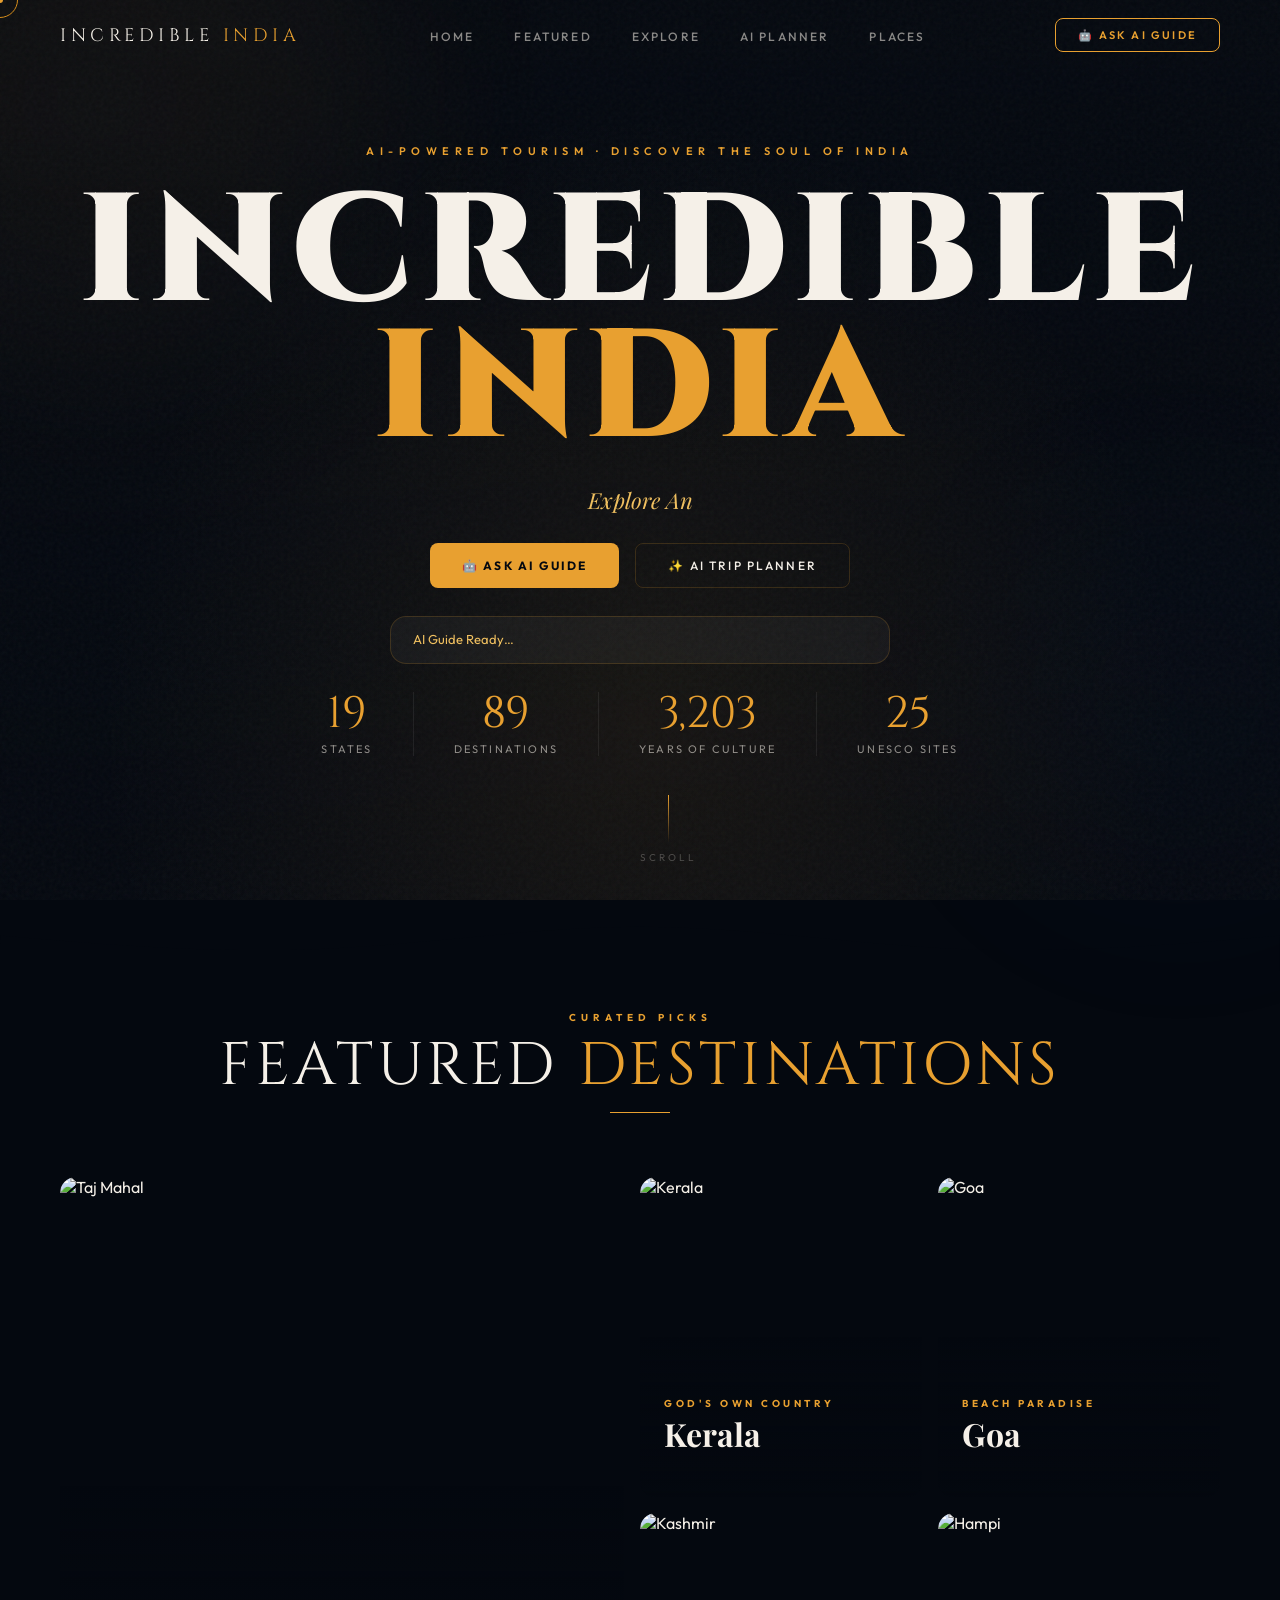
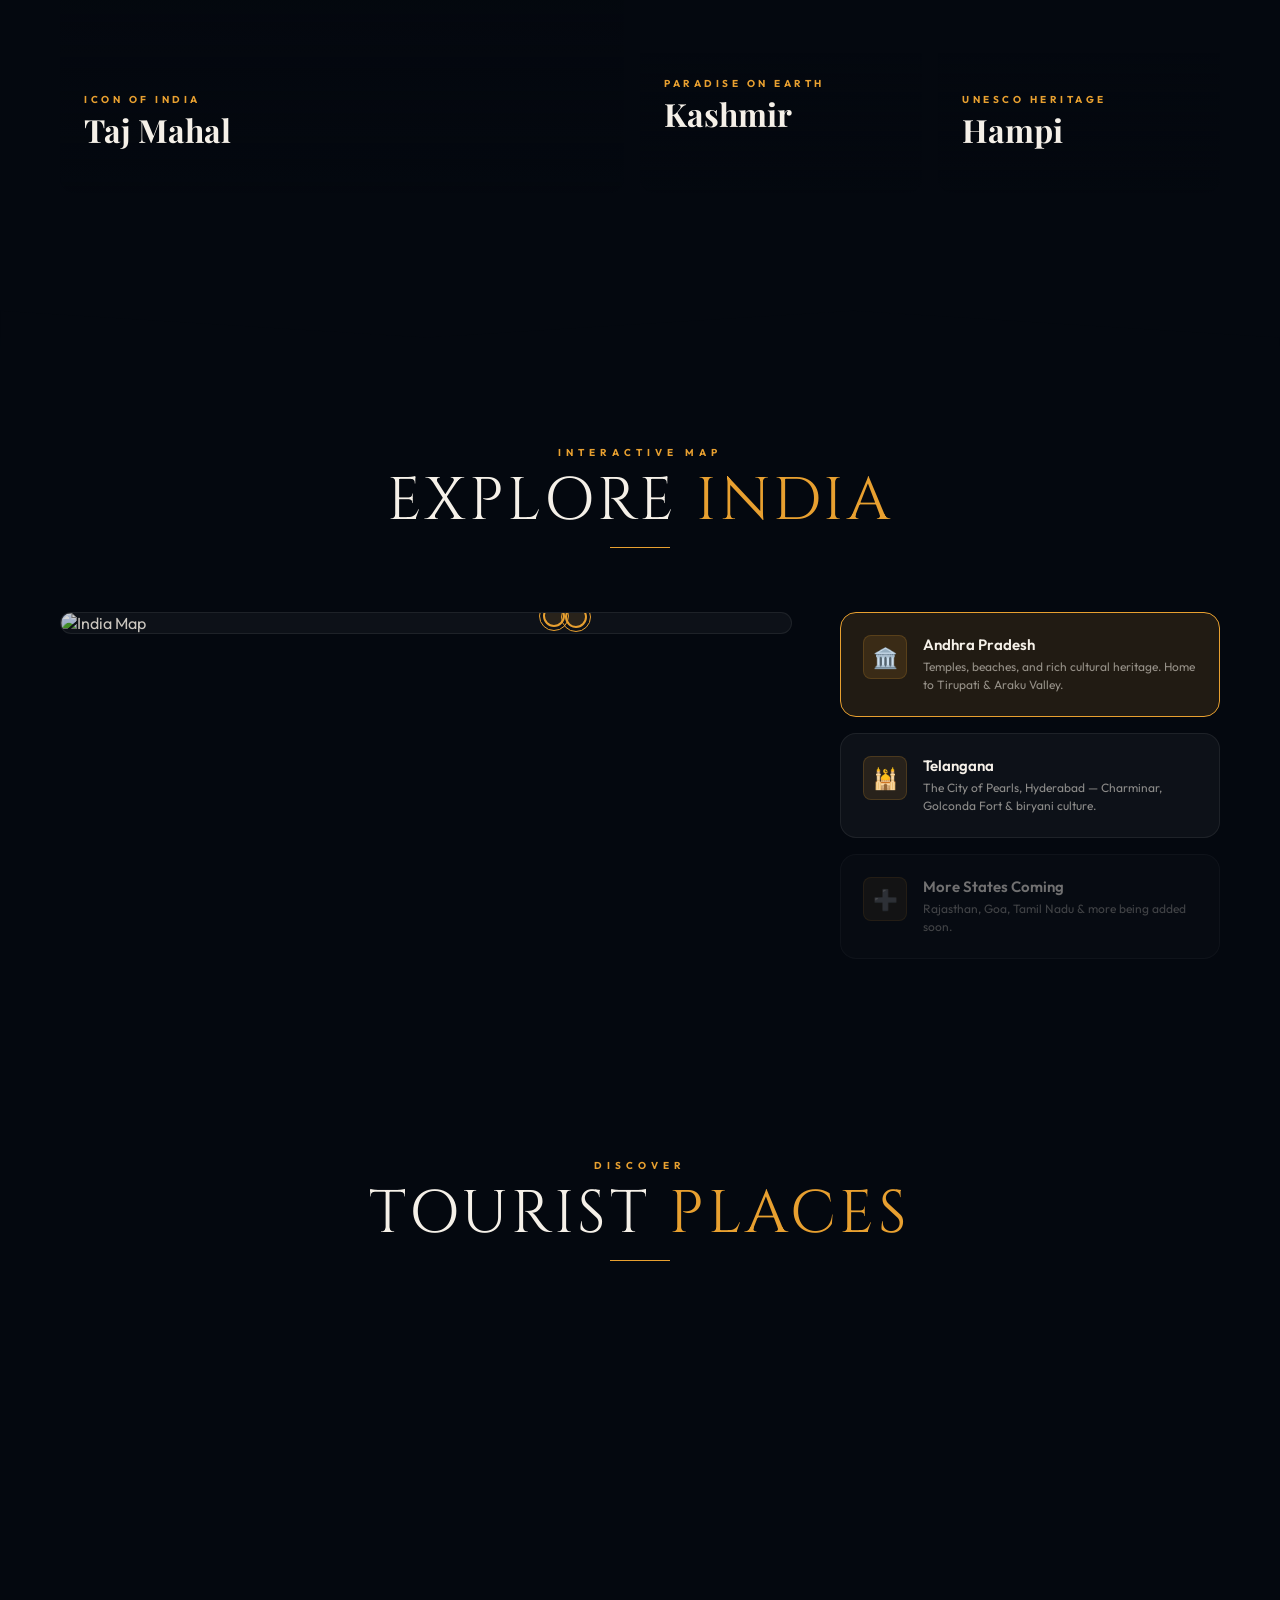
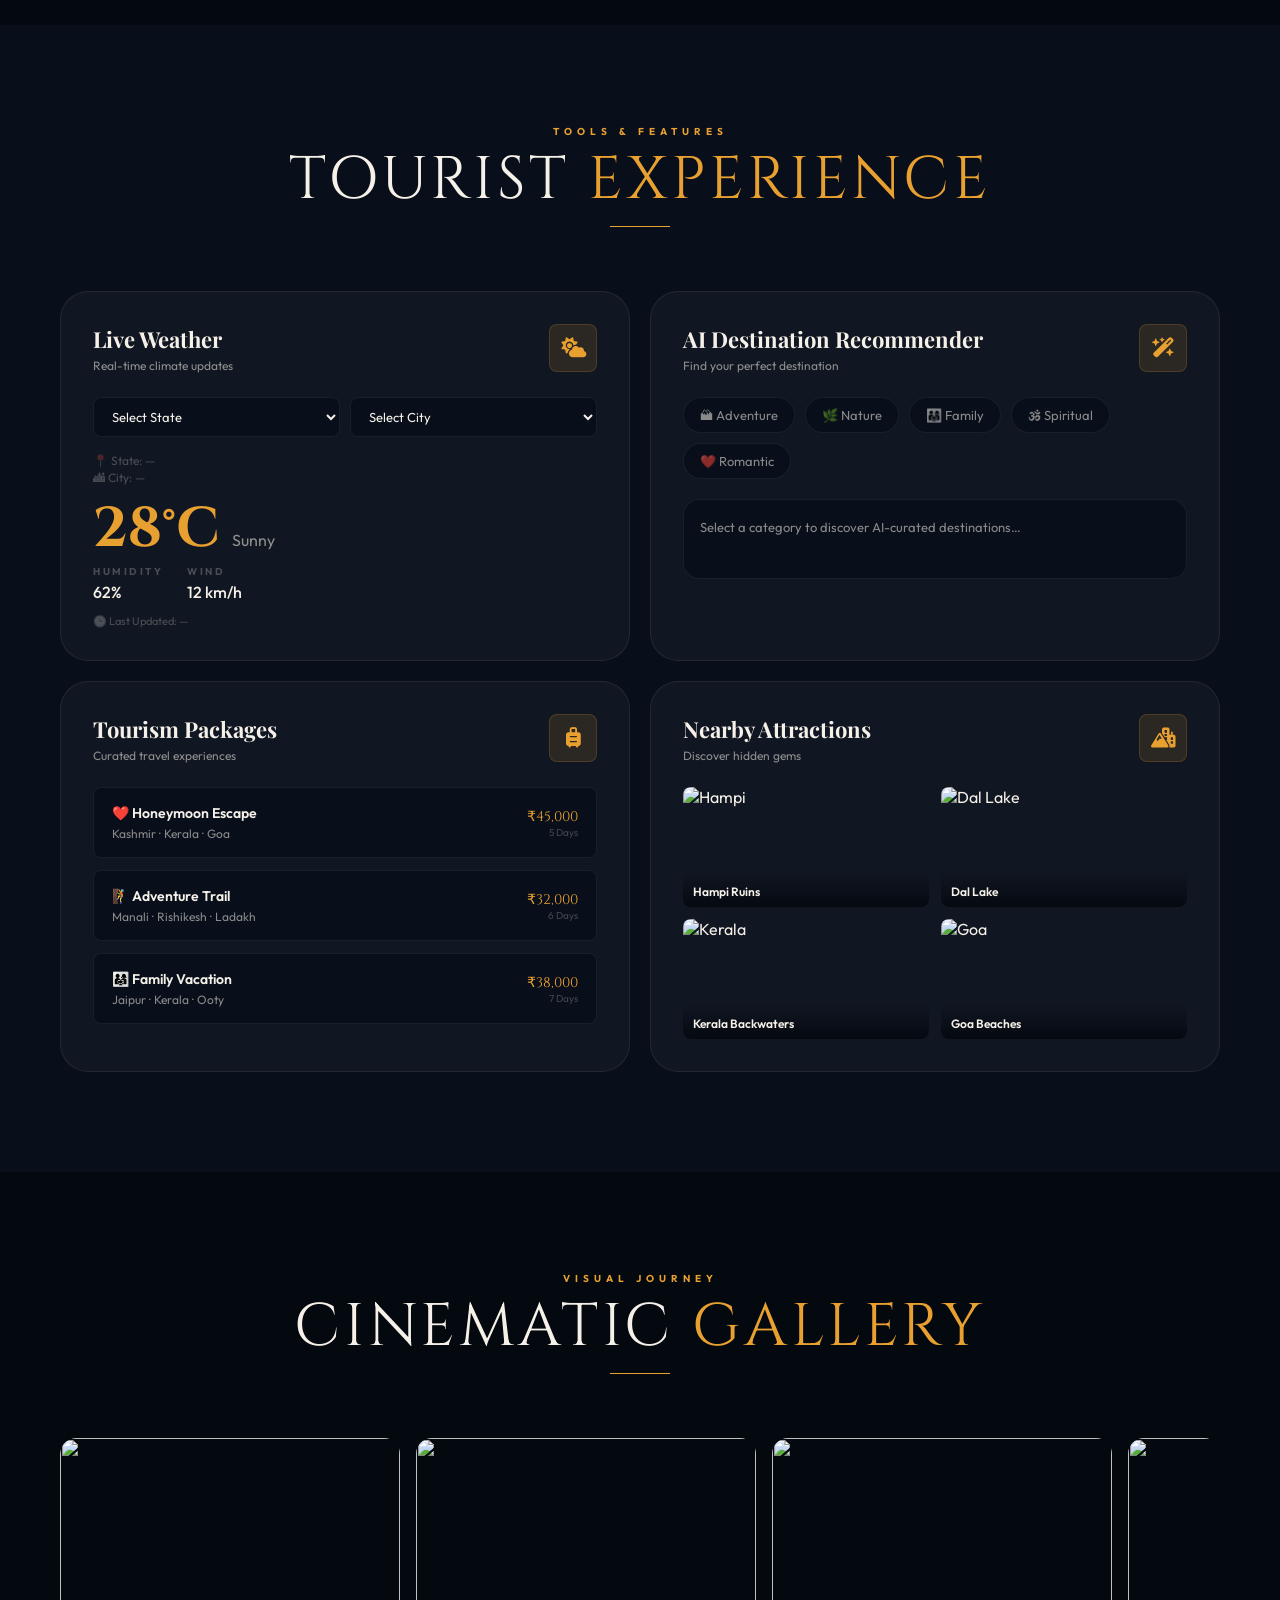
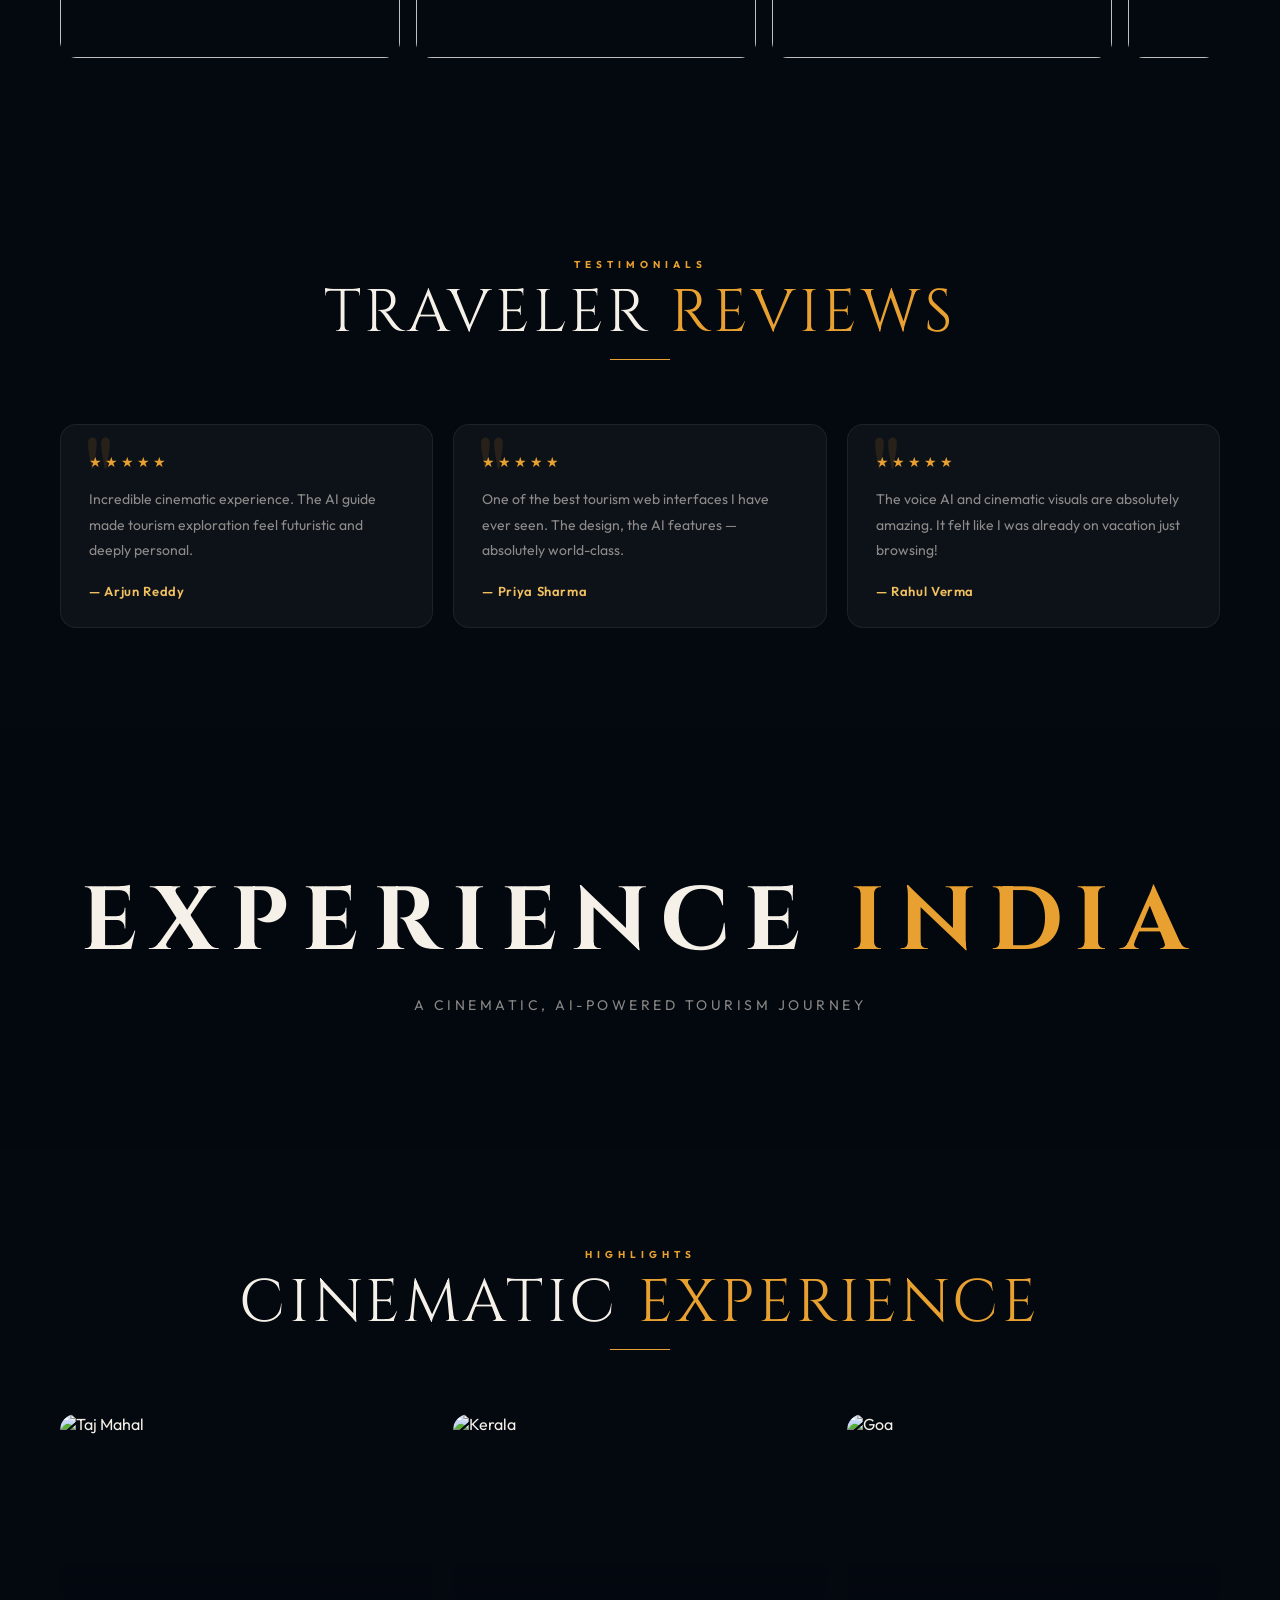
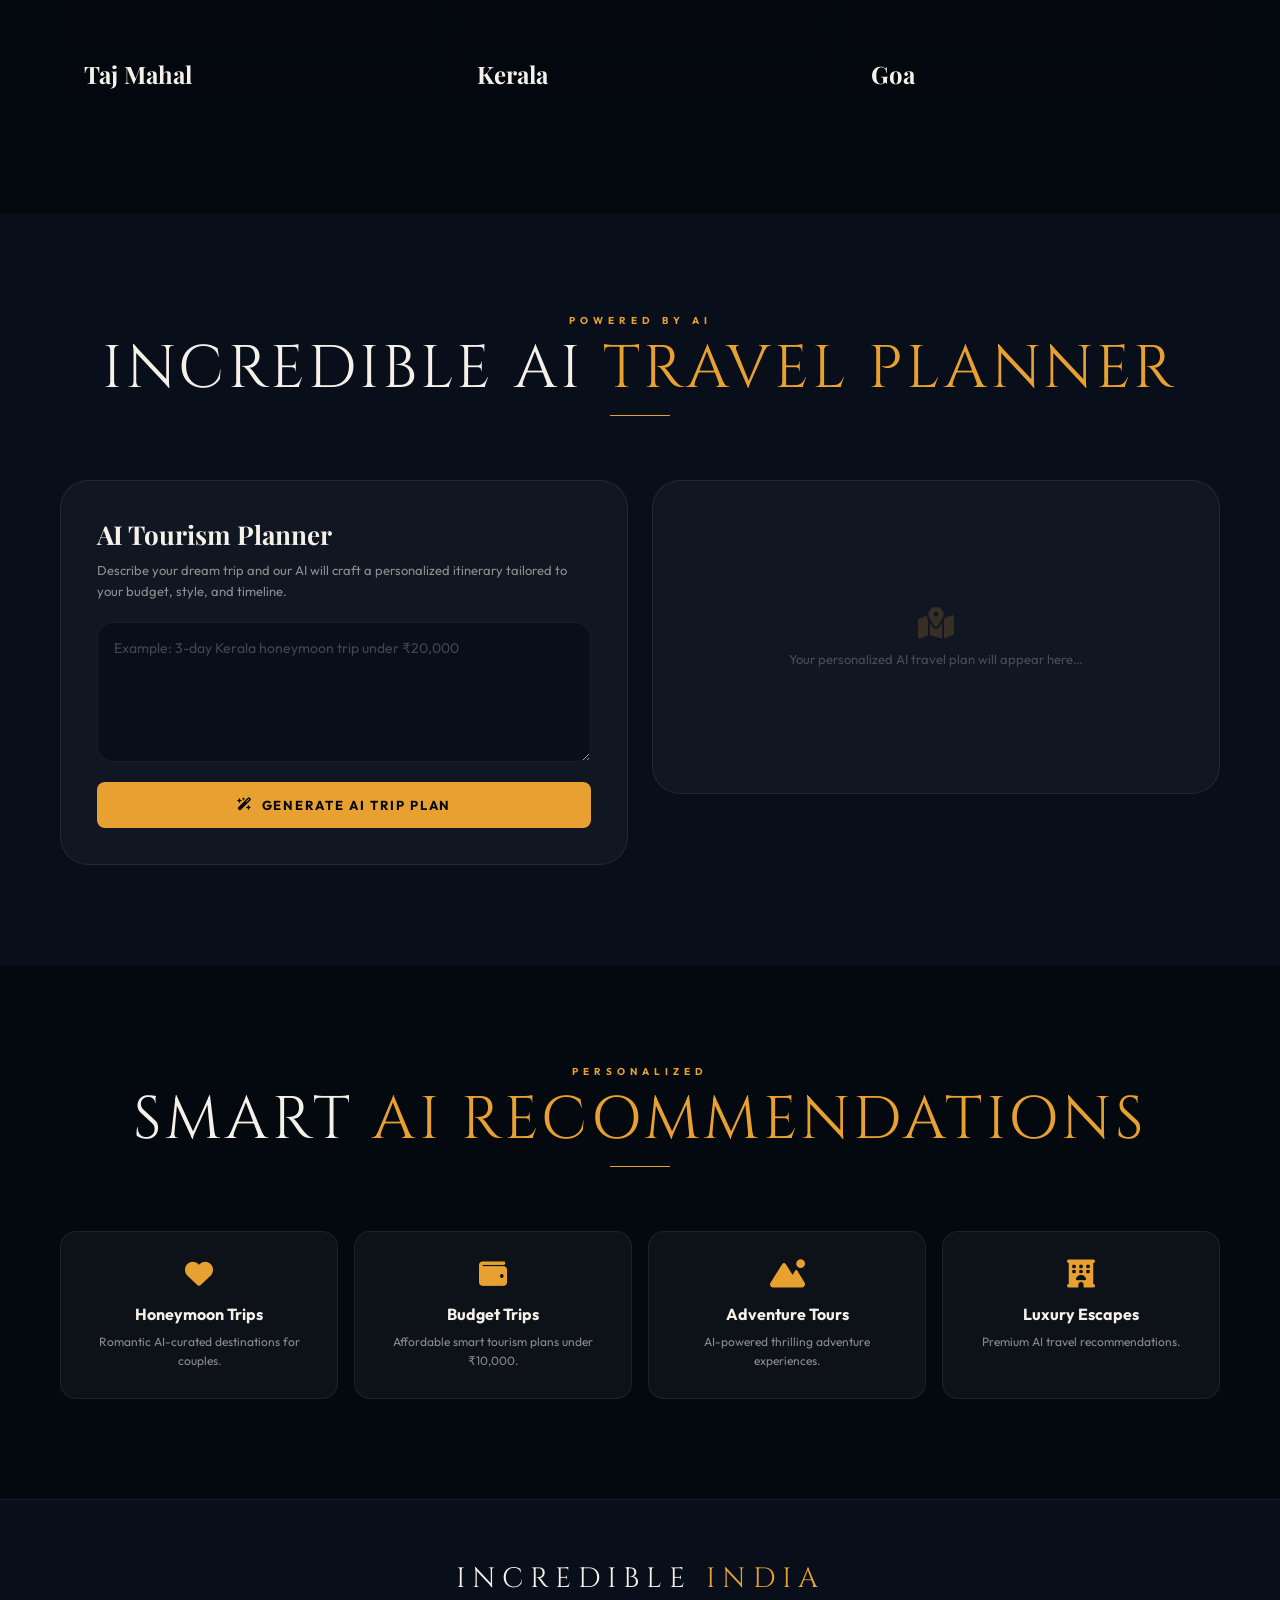
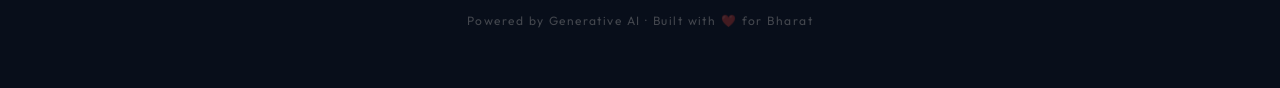
==== src/main/resources/templates/index.html @ 8c57d809 "Initial Clean Commit" ====
<!DOCTYPE html>
<html lang="en">
<head>
  <meta charset="UTF-8">
  <meta name="viewport" content="width=device-width, initial-scale=1.0">
  <title>Incredible India AI</title>

  <link rel="preconnect" href="https://fonts.googleapis.com">
  <link rel="preconnect" href="https://fonts.gstatic.com" crossorigin>
  <link href="https://fonts.googleapis.com/css2?family=Playfair+Display:ital,wght@0,400;0,700;0,900;1,400&family=Outfit:wght@300;400;500;600;700&family=Cinzel:wght@400;600;900&display=swap" rel="stylesheet">
  <link rel="stylesheet" href="https://cdnjs.cloudflare.com/ajax/libs/font-awesome/6.5.2/css/all.min.css">

  <style>
    /* ═══════════════════════════════════════
       DESIGN TOKENS
    ═══════════════════════════════════════ */
    :root {
      --bg-deep:     #04080f;
      --bg-dark:     #080e1a;
      --bg-card:     rgba(255,255,255,0.04);
      --bg-card-hov: rgba(255,255,255,0.08);
      --accent:      #e8a030;
      --accent-warm: #f0c060;
      --accent-glow: rgba(232,160,48,0.25);
      --accent-dim:  rgba(232,160,48,0.12);
      --text-primary:#f5f0e8;
      --text-muted:  rgba(245,240,232,0.55);
      --text-faint:  rgba(245,240,232,0.25);
      --border:      rgba(232,160,48,0.18);
      --border-soft: rgba(255,255,255,0.07);
      --glass:       rgba(8,14,26,0.85);
      --radius-sm:   8px;
      --radius-md:   16px;
      --radius-lg:   28px;
      --radius-xl:   40px;
      --font-display:'Cinzel', serif;
      --font-serif:  'Playfair Display', serif;
      --font-sans:   'Outfit', sans-serif;
      --shadow-glow: 0 0 40px rgba(232,160,48,0.15);
      --shadow-card: 0 8px 40px rgba(0,0,0,0.5);
      --transition:  all 0.4s cubic-bezier(0.25,0.46,0.45,0.94);
    }

    /* ═══════════════════════════════════════
       RESET & BASE
    ═══════════════════════════════════════ */
    *, *::before, *::after { margin:0; padding:0; box-sizing:border-box; }
    html { scroll-behavior:smooth; }
    body {
      background: var(--bg-deep);
      color: var(--text-primary);
      font-family: var(--font-sans);
      overflow-x: hidden;
      cursor: none;
    }
    a { text-decoration:none; color:inherit; }
    img { display:block; width:100%; object-fit:cover; }

    /* ═══════════════════════════════════════
       CUSTOM CURSOR
    ═══════════════════════════════════════ */
    .cursor-outer {
      position: fixed; top:0; left:0; width:36px; height:36px;
      border: 1.5px solid var(--accent);
      border-radius: 50%; pointer-events:none; z-index:9999;
      transform: translate(-50%,-50%);
      transition: transform 0.15s ease, width 0.2s, height 0.2s, border-color 0.2s;
      mix-blend-mode: difference;
    }
    .cursor-inner {
      position: fixed; top:0; left:0; width:6px; height:6px;
      background: var(--accent); border-radius:50%;
      pointer-events:none; z-index:9999;
      transform: translate(-50%,-50%);
    }
    .cursor-outer.hovering { width:60px; height:60px; border-color: var(--accent-warm); }

    /* ═══════════════════════════════════════
       SCROLL PROGRESS
    ═══════════════════════════════════════ */
    #progressBar {
      position: fixed; top:0; left:0; height:2px; width:0%;
      background: linear-gradient(90deg, var(--accent), var(--accent-warm));
      z-index:1000; transition: width 0.1s linear;
    }

    /* ═══════════════════════════════════════
       CINEMATIC LOADER
    ═══════════════════════════════════════ */
    #cinematicLoader {
      position: fixed; inset:0; background: var(--bg-deep);
      display:flex; align-items:center; justify-content:center;
      z-index:9000; flex-direction:column; gap:24px;
    }
    .loader-emblem {
      font-family: var(--font-display);
      font-size: clamp(32px, 6vw, 72px);
      letter-spacing: 0.2em; color: var(--text-primary);
      animation: pulse 2s infinite;
    }
    .loader-emblem span { color: var(--accent); }
    .loader-bar {
      width:160px; height:1px; background: var(--border-soft); overflow:hidden;
    }
    .loader-bar-fill {
      height:100%; width:0%; background: var(--accent);
      animation: load 2.2s ease forwards;
    }
    .loader-sub {
      font-family: var(--font-sans); font-size:11px; letter-spacing:0.4em;
      color: var(--text-muted); text-transform: uppercase;
    }
    @keyframes load { to { width:100%; } }
    @keyframes pulse { 0%,100%{opacity:1} 50%{opacity:0.6} }

    /* ═══════════════════════════════════════
       AI GREETING BANNER
    ═══════════════════════════════════════ */
    .ai-greeting {
      position: fixed; top:70px; left:50%; transform:translateX(-50%);
      background: var(--glass); backdrop-filter:blur(20px);
      border:1px solid var(--border);
      border-radius: var(--radius-xl);
      padding: 12px 28px; z-index:500;
      font-size: 13px; letter-spacing:0.05em;
      color: var(--accent-warm); white-space:nowrap;
      animation: slideDown 0.6s ease 2.5s both;
      box-shadow: var(--shadow-glow);
    }
    @keyframes slideDown { from{opacity:0;transform:translateX(-50%) translateY(-20px)} to{opacity:1;transform:translateX(-50%) translateY(0)} }

    /* ═══════════════════════════════════════
       NAVBAR
    ═══════════════════════════════════════ */
    .navbar {
      position: fixed; top:0; left:0; right:0; z-index:800;
      display:flex; align-items:center; justify-content:space-between;
      padding: 18px 60px;
      background: transparent;
      transition: var(--transition);
    }
    .navbar.scrolled {
      background: var(--glass); backdrop-filter:blur(20px);
      border-bottom: 1px solid var(--border-soft);
      padding: 14px 60px;
    }
    .nav-logo {
      font-family: var(--font-display); font-size:18px;
      letter-spacing:0.25em; color: var(--text-primary);
      text-transform:uppercase;
    }
    .nav-logo span { color: var(--accent); }
    .nav-links { list-style:none; display:flex; gap:40px; }
    .nav-links a {
      font-size:12px; letter-spacing:0.18em; text-transform:uppercase;
      color: var(--text-muted); font-weight:500;
      position:relative; transition: color 0.3s;
    }
    .nav-links a::after {
      content:''; position:absolute; bottom:-4px; left:0;
      width:0; height:1px; background:var(--accent);
      transition: width 0.3s;
    }
    .nav-links a:hover { color: var(--accent-warm); }
    .nav-links a:hover::after { width:100%; }
    .nav-cta {
      background: transparent; border:1px solid var(--accent);
      color: var(--accent); padding:9px 22px; border-radius:var(--radius-sm);
      font-size:11px; letter-spacing:0.2em; text-transform:uppercase;
      cursor:pointer; font-family:var(--font-sans); font-weight:600;
      transition: var(--transition);
    }
    .nav-cta:hover { background:var(--accent); color:var(--bg-deep); }

    /* ═══════════════════════════════════════
       HERO
    ═══════════════════════════════════════ */
    .hero {
      position:relative; height:100vh; min-height:700px;
      display:flex; align-items:center; justify-content:center;
      overflow:hidden;
    }
    .hero-video {
      position:absolute; inset:0; width:100%; height:100%;
      object-fit:cover; opacity:0.35;
    }
    .hero-overlay {
      position:absolute; inset:0;
      background: radial-gradient(ellipse at 50% 80%, rgba(232,160,48,0.08) 0%, transparent 60%),
                  linear-gradient(to bottom, rgba(4,8,15,0.2) 0%, rgba(4,8,15,0.7) 100%);
    }
    /* Noise texture */
    .hero::after {
      content:''; position:absolute; inset:0;
      background-image: url("data:image/svg+xml,%3Csvg viewBox='0 0 256 256' xmlns='http://www.w3.org/2000/svg'%3E%3Cfilter id='noise'%3E%3CfeTurbulence type='fractalNoise' baseFrequency='0.9' numOctaves='4' stitchTiles='stitch'/%3E%3C/filter%3E%3Crect width='100%25' height='100%25' filter='url(%23noise)' opacity='0.04'/%3E%3C/svg%3E");
      pointer-events:none; z-index:1;
    }
    .hero-content {
      position:relative; z-index:10; text-align:center;
      display:flex; flex-direction:column; align-items:center; gap:28px;
      padding: 0 24px;
    }

    /* EYEBROW */
    .hero-eyebrow {
      font-size:11px; letter-spacing:0.5em; text-transform:uppercase;
      color: var(--accent); font-family:var(--font-sans); font-weight:600;
      animation: fadeUp 0.8s ease 2.8s both;
    }

    /* TITLE */
    .hero-title {
      font-family: var(--font-display);
      font-size: clamp(64px,12vw,160px);
      line-height:0.88; letter-spacing:0.05em;
      text-transform:uppercase; font-weight:900;
      color: var(--text-primary);
    }
    .hero-title .line1 { display:block; animation: fadeUp 0.9s ease 3s both; }
    .hero-title .line2 {
      display:block; color: var(--accent);
      animation: fadeUp 0.9s ease 3.15s both;
    }

    /* TYPING */
    .hero-sub {
      font-family: var(--font-serif); font-size:clamp(16px,2vw,22px);
      color: var(--text-muted); font-style:italic;
      animation: fadeUp 0.8s ease 3.3s both;
    }
    #typingText { color: var(--accent-warm); }

    /* SEARCH */
    .search-wrap {
      display:flex; align-items:center; gap:0;
      background: var(--glass); backdrop-filter:blur(16px);
      border:1px solid var(--border); border-radius:var(--radius-xl);
      padding: 6px 6px 6px 22px; width: min(540px,90vw);
      animation: fadeUp 0.8s ease 3.45s both;
      transition: border-color 0.3s, box-shadow 0.3s;
    }
    .search-wrap:focus-within {
      border-color: var(--accent);
      box-shadow: var(--shadow-glow);
    }
    .search-wrap i { color:var(--text-muted); font-size:15px; margin-right:12px; }
    .search-wrap input {
      flex:1; background:transparent; border:none; outline:none;
      color: var(--text-primary); font-family:var(--font-sans);
      font-size:14px; letter-spacing:0.03em;
    }
    .search-wrap input::placeholder { color:var(--text-faint); }
    .search-btn {
      background: var(--accent); border:none; color:var(--bg-deep);
      padding: 11px 22px; border-radius:var(--radius-xl);
      font-size:12px; font-weight:700; letter-spacing:0.12em;
      text-transform:uppercase; cursor:pointer; font-family:var(--font-sans);
      transition: background 0.3s;
    }
    .search-btn:hover { background:var(--accent-warm); }

    /* HERO BUTTONS */
    .hero-btns {
      display:flex; gap:16px; flex-wrap:wrap; justify-content:center;
      animation: fadeUp 0.8s ease 3.6s both;
    }
    .btn-primary {
      background: var(--accent); color:var(--bg-deep);
      border:none; padding:14px 32px; border-radius:var(--radius-sm);
      font-size:12px; font-weight:700; letter-spacing:0.18em;
      text-transform:uppercase; cursor:pointer; font-family:var(--font-sans);
      transition: var(--transition);
    }
    .btn-primary:hover { background:var(--accent-warm); transform:translateY(-2px); box-shadow:var(--shadow-glow); }
    .btn-ghost {
      background:transparent; color:var(--text-primary);
      border:1px solid var(--border); padding:14px 32px;
      border-radius:var(--radius-sm); font-size:12px; font-weight:500;
      letter-spacing:0.18em; text-transform:uppercase; cursor:pointer;
      font-family:var(--font-sans); display:inline-flex; align-items:center;
      text-decoration:none; transition: var(--transition);
    }
    .btn-ghost:hover { border-color:var(--accent); color:var(--accent); transform:translateY(-2px); }

    /* LANGUAGE */
    .lang-wrap {
      animation: fadeUp 0.8s ease 3.7s both;
    }
    .lang-select {
      background: var(--bg-card); border:1px solid var(--border-soft);
      color: var(--text-muted); padding:8px 16px; border-radius:var(--radius-sm);
      font-family:var(--font-sans); font-size:12px; letter-spacing:0.08em;
      cursor:pointer; outline:none;
    }

    /* AI RESPONSE */
    #aiResponse {
      background: var(--bg-card); border:1px solid var(--border);
      border-radius:var(--radius-md); padding:14px 22px;
      font-size:13px; color:var(--accent-warm);
      max-width:500px; width:100%; text-align:left;
      animation: fadeUp 0.8s ease 3.8s both;
      min-height:48px;
    }

    /* STATS */
    .stats {
      display:flex; gap:40px; flex-wrap:wrap; justify-content:center;
      animation: fadeUp 0.8s ease 3.9s both;
    }
    .stat-box { text-align:center; }
    .stat-number {
      font-family: var(--font-display); font-size:clamp(28px,4vw,44px);
      color: var(--accent); line-height:1;
    }
    .stat-label {
      font-size:11px; letter-spacing:0.2em; text-transform:uppercase;
      color: var(--text-muted); margin-top:6px;
    }
    .stat-divider {
      width:1px; background:var(--border-soft); align-self:stretch;
    }

    /* SCROLL INDICATOR */
    .scroll-hint {
      position:absolute; bottom:36px; left:50%; transform:translateX(-50%);
      display:flex; flex-direction:column; align-items:center; gap:8px;
      font-size:10px; letter-spacing:0.3em; text-transform:uppercase;
      color:var(--text-faint); z-index:10;
      animation: fadeUp 1s ease 4.2s both;
    }
    .scroll-line {
      width:1px; height:48px; background:linear-gradient(to bottom,var(--accent),transparent);
      animation: scrollPulse 2s infinite;
    }
    @keyframes scrollPulse { 0%,100%{opacity:0.3} 50%{opacity:1} }

    @keyframes fadeUp { from{opacity:0;transform:translateY(30px)} to{opacity:1;transform:translateY(0)} }

    /* ═══════════════════════════════════════
       WAVE DIVIDER
    ═══════════════════════════════════════ */
    .wave-divider { line-height:0; }
    .wave-divider svg { display:block; }

    /* ═══════════════════════════════════════
       SECTIONS
    ═══════════════════════════════════════ */
    .section {
      padding: 100px 60px;
      max-width:1400px; margin:0 auto;
    }
    .section-header {
      display:flex; flex-direction:column; align-items:center;
      gap:12px; text-align:center; margin-bottom:64px;
    }
    .section-tag {
      font-size:10px; letter-spacing:0.5em; text-transform:uppercase;
      color:var(--accent); font-weight:700; font-family:var(--font-sans);
    }
    .section-title {
      font-family: var(--font-display);
      font-size:clamp(32px,5vw,60px); letter-spacing:0.06em;
      text-transform:uppercase; color:var(--text-primary); line-height:1;
    }
    .section-title span { color:var(--accent); }
    .section-rule {
      width:60px; height:1px; background:var(--accent); margin-top:4px;
    }

    /* REVEAL ANIMATION */
    .reveal { opacity:0; transform:translateY(40px); transition:opacity 0.8s ease, transform 0.8s ease; }
    .reveal.visible { opacity:1; transform:none; }

    /* ═══════════════════════════════════════
       FEATURED GRID
    ═══════════════════════════════════════ */
    .featured-grid {
      display:grid;
      grid-template-columns: 2fr 1fr 1fr;
      grid-template-rows: 320px 280px;
      gap:16px;
    }
    .feat-card {
      position:relative; border-radius:var(--radius-md);
      overflow:hidden; cursor:pointer;
    }
    .feat-card:first-child { grid-row: span 2; }
    .feat-card img {
      width:100%; height:100%; object-fit:cover;
      transition: transform 0.7s cubic-bezier(0.25,0.46,0.45,0.94);
    }
    .feat-card:hover img { transform:scale(1.08); }
    .feat-card-overlay {
      position:absolute; inset:0;
      background:linear-gradient(to top, rgba(4,8,15,0.9) 0%, transparent 50%);
      transition: opacity 0.4s;
    }
    .feat-card:hover .feat-card-overlay { opacity:0.85; }
    .feat-card-info {
      position:absolute; bottom:0; left:0; right:0; padding:24px;
    }
    .feat-card-tag {
      font-size:10px; letter-spacing:0.35em; text-transform:uppercase;
      color:var(--accent); font-weight:700; margin-bottom:6px;
    }
    .feat-card-title {
      font-family:var(--font-serif); font-size:clamp(18px,2.5vw,32px);
      font-weight:700; color:var(--text-primary); line-height:1.1;
    }
    .feat-card-desc {
      font-size:13px; color:var(--text-muted); margin-top:6px;
      opacity:0; transform:translateY(8px);
      transition: opacity 0.4s 0.1s, transform 0.4s 0.1s;
    }
    .feat-card:hover .feat-card-desc { opacity:1; transform:none; }
    .feat-card-arrow {
      position:absolute; top:20px; right:20px;
      width:36px; height:36px; border-radius:50%;
      background:var(--accent-dim); border:1px solid var(--border);
      display:flex; align-items:center; justify-content:center;
      opacity:0; transform:scale(0.8);
      transition: opacity 0.3s, transform 0.3s;
    }
    .feat-card:hover .feat-card-arrow { opacity:1; transform:scale(1); }
    .feat-card-arrow i { font-size:12px; color:var(--accent); }

    /* ═══════════════════════════════════════
       MAP SECTION
    ═══════════════════════════════════════ */
    .map-section-inner {
      display:grid; grid-template-columns:1fr 380px; gap:48px; align-items:start;
    }
    .map-wrap {
      position:relative; border-radius:var(--radius-lg);
      overflow:hidden; background:var(--bg-card);
      border:1px solid var(--border-soft);
    }
    .india-map { width:100%; display:block; filter:brightness(0.8) contrast(1.1); }
    .state-hotspot {
      position:absolute; border-radius:50%;
      background:var(--accent-dim); border:2px solid var(--accent);
      cursor:pointer; transition:var(--transition);
      display:flex; align-items:center; justify-content:center;
    }
    .state-hotspot:hover { background:var(--accent); transform:scale(1.3); box-shadow:0 0 20px var(--accent-glow); }
    .state-hotspot .pulse-ring {
      position:absolute; inset:-6px; border-radius:50%;
      border:1px solid var(--accent); animation:ringPulse 2s infinite;
    }
    @keyframes ringPulse { 0%{transform:scale(1);opacity:0.8} 100%{transform:scale(2);opacity:0} }
    .andhra  { width:22px;height:22px; bottom:28%; right:28%; }
    .telangana { width:22px;height:22px; bottom:32%; right:31%; }
    .tooltip {
      position:absolute; background:var(--glass); backdrop-filter:blur(12px);
      border:1px solid var(--border); border-radius:var(--radius-sm);
      padding:8px 14px; font-size:12px; letter-spacing:0.05em;
      color:var(--accent-warm); pointer-events:none; white-space:nowrap;
      opacity:0; transition:opacity 0.2s;
    }
    .map-info-panel {
      display:flex; flex-direction:column; gap:16px;
    }
    .map-info-card {
      background:var(--bg-card); border:1px solid var(--border-soft);
      border-radius:var(--radius-md); padding:22px; cursor:pointer;
      transition:var(--transition);
      display:flex; gap:16px; align-items:flex-start;
    }
    .map-info-card:hover { background:var(--bg-card-hov); border-color:var(--border); transform:translateX(4px); }
    .map-info-card.active { border-color:var(--accent); background:var(--accent-dim); }
    .map-info-icon {
      width:44px; height:44px; border-radius:var(--radius-sm);
      background:var(--accent-dim); border:1px solid var(--border);
      display:flex; align-items:center; justify-content:center;
      font-size:20px; flex-shrink:0;
    }
    .map-info-text h3 { font-size:15px; font-weight:600; color:var(--text-primary); margin-bottom:4px; }
    .map-info-text p { font-size:12px; color:var(--text-muted); line-height:1.5; }

    /* ═══════════════════════════════════════
       PLACES
    ═══════════════════════════════════════ */
    #places-container {
      display:grid; grid-template-columns:repeat(auto-fill,minmax(280px,1fr));
      gap:20px;
    }
    .place-card {
      background:var(--bg-card); border:1px solid var(--border-soft);
      border-radius:var(--radius-md); overflow:hidden;
      transition:var(--transition); cursor:pointer;
    }
    .place-card:hover { transform:translateY(-6px); border-color:var(--border); box-shadow:var(--shadow-card); }
    .place-card-img { height:200px; overflow:hidden; }
    .place-card-img img { height:100%; transition:transform 0.6s; }
    .place-card:hover .place-card-img img { transform:scale(1.1); }
    .place-card-body { padding:20px; }
    .place-card-body h3 { font-family:var(--font-serif); font-size:20px; margin-bottom:8px; }
    .place-card-body p { font-size:13px; color:var(--text-muted); line-height:1.6; }
    .place-card-meta {
      display:flex; gap:12px; margin-top:14px; flex-wrap:wrap;
    }
    .place-meta-chip {
      font-size:11px; padding:4px 10px; border-radius:20px;
      background:var(--accent-dim); border:1px solid var(--border);
      color:var(--accent-warm); letter-spacing:0.05em;
    }
    .place-explore-btn {
      margin-top:16px; width:100%;
      background:transparent; border:1px solid var(--border);
      color:var(--text-muted); padding:10px;
      border-radius:var(--radius-sm); font-size:12px; font-weight:600;
      letter-spacing:0.12em; text-transform:uppercase;
      cursor:pointer; font-family:var(--font-sans);
      transition:var(--transition);
    }
    .place-explore-btn:hover { background:var(--accent); border-color:var(--accent); color:var(--bg-deep); }

    /* LOADER */
    #loader {
      display:none; flex-direction:column; align-items:center; gap:16px;
      padding:60px;
    }
    .spinner {
      width:40px; height:40px; border:2px solid var(--border-soft);
      border-top-color:var(--accent); border-radius:50%;
      animation:spin 0.8s linear infinite;
    }
    @keyframes spin { to { transform:rotate(360deg); } }

    /* DETAIL */
    #detail-section {
      display:none; background:var(--bg-card); border:1px solid var(--border-soft);
      border-radius:var(--radius-lg); padding:40px; gap:32px;
      grid-template-columns:1fr 1fr;
    }
    #detail-section.visible { display:grid; }
    .carousel-image { border-radius:var(--radius-md); width:100%; height:320px; object-fit:cover; }
    .detail-info { display:flex; flex-direction:column; gap:16px; }
    #detail-title { font-family:var(--font-serif); font-size:clamp(24px,3vw,40px); }
    #detail-desc { font-size:14px; color:var(--text-muted); line-height:1.8; }
    .detail-grid {
      display:grid; grid-template-columns:repeat(3,1fr); gap:12px; margin-top:8px;
    }
    .detail-box {
      background:var(--bg-card); border:1px solid var(--border-soft);
      border-radius:var(--radius-sm); padding:14px;
    }
    .detail-box h3 { font-size:10px; letter-spacing:0.25em; text-transform:uppercase; color:var(--text-faint); margin-bottom:6px; }
    .detail-box p { font-size:14px; color:var(--accent-warm); font-weight:500; }

    /* ═══════════════════════════════════════
       EXPERIENCE GRID
    ═══════════════════════════════════════ */
    .experience-grid {
      display:grid; grid-template-columns:repeat(2,1fr);
      gap:20px;
    }
    .exp-card {
      background:var(--bg-card); border:1px solid var(--border-soft);
      border-radius:var(--radius-lg); padding:32px;
      transition:var(--transition);
    }
    .exp-card:hover { border-color:var(--border); }
    .exp-card-header {
      display:flex; justify-content:space-between; align-items:flex-start;
      margin-bottom:24px;
    }
    .exp-card-header h2 { font-family:var(--font-serif); font-size:22px; margin-bottom:4px; }
    .exp-card-header p { font-size:12px; color:var(--text-muted); }
    .exp-card-icon {
      width:48px; height:48px; border-radius:var(--radius-sm);
      background:var(--accent-dim); border:1px solid var(--border);
      display:flex; align-items:center; justify-content:center;
      font-size:20px; color:var(--accent);
    }
    /* Weather */
    .weather-selects { display:flex; gap:10px; margin-bottom:16px; flex-wrap:wrap; }
    .weather-select {
      flex:1; min-width:140px;
      background:var(--bg-dark); border:1px solid var(--border-soft);
      color:var(--text-primary); padding:10px 14px; border-radius:var(--radius-sm);
      font-family:var(--font-sans); font-size:13px; cursor:pointer; outline:none;
    }
    .weather-main-display {
      display:flex; align-items:baseline; gap:12px; margin:16px 0 8px;
    }
    #weatherTemp { font-family:var(--font-display); font-size:56px; color:var(--accent); line-height:1; }
    #weatherCondition { font-size:16px; color:var(--text-muted); }
    .weather-meta { display:flex; gap:24px; }
    .weather-meta-item h3 { font-size:10px; letter-spacing:0.25em; text-transform:uppercase; color:var(--text-faint); margin-bottom:4px; }
    .weather-meta-item p { font-size:16px; color:var(--text-primary); font-weight:500; }
    .weather-updated { font-size:11px; color:var(--text-faint); margin-top:12px; }

    /* Recommender */
    .recommend-chips { display:flex; flex-wrap:wrap; gap:10px; margin-bottom:20px; }
    .recommend-btn {
      background:var(--bg-dark); border:1px solid var(--border-soft);
      color:var(--text-muted); padding:9px 16px; border-radius:var(--radius-xl);
      font-size:13px; cursor:pointer; font-family:var(--font-sans);
      transition:var(--transition);
    }
    .recommend-btn:hover, .recommend-btn.active {
      background:var(--accent-dim); border-color:var(--accent); color:var(--accent-warm);
    }
    #recommendResult {
      background:var(--bg-dark); border:1px solid var(--border-soft);
      border-radius:var(--radius-md); padding:16px; font-size:13px;
      color:var(--text-muted); min-height:80px; line-height:1.7;
    }

    /* Packages */
    .package-list { display:flex; flex-direction:column; gap:12px; }
    .package-item {
      display:flex; justify-content:space-between; align-items:center;
      background:var(--bg-dark); border:1px solid var(--border-soft);
      border-radius:var(--radius-sm); padding:16px 18px;
      transition:var(--transition);
    }
    .package-item:hover { border-color:var(--border); background:var(--bg-card-hov); }
    .package-item-left h3 { font-size:14px; font-weight:600; margin-bottom:4px; }
    .package-item-left p { font-size:12px; color:var(--text-muted); }
    .package-price {
      font-family:var(--font-display); font-size:14px; color:var(--accent);
      text-align:right; white-space:nowrap;
    }
    .package-price span { display:block; font-size:10px; font-family:var(--font-sans); color:var(--text-faint); }

    /* Nearby */
    .nearby-grid { display:grid; grid-template-columns:repeat(2,1fr); gap:12px; }
    .nearby-item { position:relative; border-radius:var(--radius-sm); overflow:hidden; cursor:pointer; }
    .nearby-item img { height:120px; transition:transform 0.5s; }
    .nearby-item:hover img { transform:scale(1.08); }
    .nearby-item h4 {
      position:absolute; bottom:0; left:0; right:0;
      background:linear-gradient(to top,rgba(4,8,15,0.9),transparent);
      padding:12px 10px 8px; font-size:12px; font-weight:600;
    }

    /* ═══════════════════════════════════════
       GALLERY SLIDER
    ═══════════════════════════════════════ */
    .gallery-slider { overflow:hidden; border-radius:var(--radius-md); }
    .gallery-track {
      display:flex; gap:16px; width:max-content;
      animation: galleryScroll 30s linear infinite;
    }
    .gallery-track:hover { animation-play-state:paused; }
    .gallery-track img {
      width:340px; height:220px; border-radius:var(--radius-md);
      flex-shrink:0; object-fit:cover;
      transition:transform 0.5s; cursor:pointer;
    }
    .gallery-track img:hover { transform:scale(1.04); }
    @keyframes galleryScroll { from{transform:translateX(0)} to{transform:translateX(-50%)} }

    /* ═══════════════════════════════════════
       REVIEWS
    ═══════════════════════════════════════ */
    .reviews-grid { display:grid; grid-template-columns:repeat(3,1fr); gap:20px; }
    .review-card {
      background:var(--bg-card); border:1px solid var(--border-soft);
      border-radius:var(--radius-md); padding:28px;
      transition:var(--transition);
      position:relative; overflow:hidden;
    }
    .review-card::before {
      content:'"'; position:absolute; top:-10px; left:20px;
      font-family:var(--font-serif); font-size:120px; color:var(--accent-dim);
      line-height:1; pointer-events:none;
    }
    .review-card:hover { border-color:var(--border); transform:translateY(-4px); }
    .review-stars { color:var(--accent); font-size:14px; margin-bottom:16px; letter-spacing:3px; }
    .review-card p { font-size:14px; color:var(--text-muted); line-height:1.8; position:relative; z-index:1; }
    .review-card h3 {
      margin-top:20px; font-size:13px; font-weight:600;
      color:var(--accent-warm); letter-spacing:0.05em;
    }

    /* ═══════════════════════════════════════
       PARALLAX
    ═══════════════════════════════════════ */
    .parallax-section {
      position:relative; height:420px;
      background:url('https://images.pexels.com/photos/1603650/pexels-photo-1603650.jpeg') center/cover fixed;
      display:flex; align-items:center; justify-content:center;
    }
    .parallax-overlay {
      position:absolute; inset:0;
      background:rgba(4,8,15,0.65);
    }
    .parallax-content {
      position:relative; z-index:1; text-align:center;
    }
    .parallax-content h1 {
      font-family:var(--font-display); font-size:clamp(40px,7vw,90px);
      letter-spacing:0.15em; text-transform:uppercase; color:var(--text-primary);
    }
    .parallax-content h1 span { color:var(--accent); }
    .parallax-content p {
      font-size:14px; color:var(--text-muted); letter-spacing:0.25em;
      text-transform:uppercase; margin-top:14px;
    }

    /* ═══════════════════════════════════════
       TILT CARDS
    ═══════════════════════════════════════ */
    .tilt-grid { display:grid; grid-template-columns:repeat(3,1fr); gap:20px; }
    .tilt-card {
      position:relative; border-radius:var(--radius-md); overflow:hidden;
      height:300px; cursor:pointer;
      transition:transform 0.3s, box-shadow 0.3s;
    }
    .tilt-card:hover { box-shadow:var(--shadow-card); }
    .tilt-card img { height:100%; transition:transform 0.6s; }
    .tilt-card:hover img { transform:scale(1.1); }
    .tilt-overlay {
      position:absolute; inset:0;
      background:linear-gradient(to top,rgba(4,8,15,0.85),transparent 50%);
      display:flex; align-items:flex-end; padding:24px;
    }
    .tilt-overlay h2 { font-family:var(--font-serif); font-size:24px; }

    /* ═══════════════════════════════════════
       AI PLANNER
    ═══════════════════════════════════════ */
    .planner-wrap {
      display:grid; grid-template-columns:1fr 1fr; gap:24px; align-items:start;
    }
    .planner-panel {
      background:var(--bg-card); border:1px solid var(--border-soft);
      border-radius:var(--radius-lg); padding:36px;
    }
    .planner-panel h2 { font-family:var(--font-serif); font-size:26px; margin-bottom:8px; }
    .planner-panel p { font-size:13px; color:var(--text-muted); margin-bottom:20px; line-height:1.6; }
    .planner-textarea {
      width:100%; background:var(--bg-dark); border:1px solid var(--border-soft);
      border-radius:var(--radius-md); padding:16px; color:var(--text-primary);
      font-family:var(--font-sans); font-size:14px; resize:vertical; min-height:140px;
      outline:none; transition:border-color 0.3s;
    }
    .planner-textarea:focus { border-color:var(--accent); }
    .planner-textarea::placeholder { color:var(--text-faint); }
    .planner-submit {
      margin-top:16px; width:100%; background:var(--accent);
      border:none; color:var(--bg-deep); padding:15px;
      border-radius:var(--radius-sm); font-size:13px; font-weight:700;
      letter-spacing:0.15em; text-transform:uppercase; cursor:pointer;
      font-family:var(--font-sans); transition:var(--transition);
      display:flex; align-items:center; justify-content:center; gap:8px;
    }
    .planner-submit:hover { background:var(--accent-warm); transform:translateY(-2px); box-shadow:var(--shadow-glow); }
    .planner-result {
      background:var(--bg-card); border:1px solid var(--border-soft);
      border-radius:var(--radius-lg); padding:36px;
      min-height:300px;
    }
    .result-placeholder {
      display:flex; flex-direction:column; align-items:center; justify-content:center;
      height:100%; gap:12px; color:var(--text-faint);
      font-size:13px; text-align:center; min-height:240px;
    }
    .result-placeholder i { font-size:32px; color:var(--border); }
    #genaiResult {
      font-size:14px; color:var(--text-muted); line-height:1.9;
      white-space:pre-wrap;
    }

    /* AI RECOMMENDATION CARDS */
    .ai-rec-grid { display:grid; grid-template-columns:repeat(4,1fr); gap:16px; }
    .ai-rec-card {
      background:var(--bg-card); border:1px solid var(--border-soft);
      border-radius:var(--radius-md); padding:28px; text-align:center;
      transition:var(--transition); cursor:pointer;
    }
    .ai-rec-card:hover { border-color:var(--accent); transform:translateY(-6px); box-shadow:var(--shadow-glow); }
    .ai-rec-card i {
      font-size:28px; color:var(--accent); display:block; margin-bottom:16px;
      transition:transform 0.3s;
    }
    .ai-rec-card:hover i { transform:scale(1.15) rotate(5deg); }
    .ai-rec-card h2 { font-size:16px; font-weight:700; margin-bottom:8px; }
    .ai-rec-card p { font-size:12px; color:var(--text-muted); line-height:1.6; }

    /* ═══════════════════════════════════════
       POPUPS
    ═══════════════════════════════════════ */
    .popup-overlay {
      position:fixed; inset:0; background:rgba(4,8,15,0.85);
      backdrop-filter:blur(8px); z-index:2000;
      display:none; align-items:center; justify-content:center;
    }
    .popup-overlay.open { display:flex; }
    .popup-box {
      background:var(--bg-dark); border:1px solid var(--border);
      border-radius:var(--radius-lg); padding:40px; width:min(480px,90vw);
      position:relative; animation:popupIn 0.4s cubic-bezier(0.34,1.56,0.64,1) both;
    }
    @keyframes popupIn { from{opacity:0;transform:scale(0.9) translateY(20px)} to{opacity:1;transform:none} }
    .popup-close {
      position:absolute; top:18px; right:18px;
      width:32px; height:32px; border-radius:50%;
      background:var(--bg-card); border:1px solid var(--border-soft);
      color:var(--text-muted); cursor:pointer; font-size:16px;
      display:flex; align-items:center; justify-content:center;
      transition:var(--transition);
    }
    .popup-close:hover { background:var(--accent); color:var(--bg-deep); border-color:var(--accent); }
    .popup-box h2 { font-family:var(--font-serif); font-size:24px; margin-bottom:8px; }
    .popup-box p { font-size:13px; color:var(--text-muted); margin-bottom:20px; }
    .popup-input {
      width:100%; background:var(--bg-card); border:1px solid var(--border-soft);
      border-radius:var(--radius-sm); padding:13px 16px;
      color:var(--text-primary); font-family:var(--font-sans); font-size:14px;
      outline:none; transition:border-color 0.3s;
    }
    .popup-input:focus { border-color:var(--accent); }
    .popup-btn {
      margin-top:14px; width:100%; background:var(--accent);
      border:none; color:var(--bg-deep); padding:14px;
      border-radius:var(--radius-sm); font-size:13px; font-weight:700;
      letter-spacing:0.15em; text-transform:uppercase; cursor:pointer;
      font-family:var(--font-sans); transition:var(--transition);
    }
    .popup-btn:hover { background:var(--accent-warm); }

    /* DESTINATION POPUP */
    .dest-popup-overlay {
      position:fixed; inset:0; background:rgba(4,8,15,0.85);
      backdrop-filter:blur(8px); z-index:2000;
      display:none; align-items:center; justify-content:center;
    }
    .dest-popup-overlay.open { display:flex; }
    .dest-popup-box {
      background:var(--bg-dark); border:1px solid var(--border);
      border-radius:var(--radius-lg); padding:40px; width:min(440px,90vw);
      position:relative; animation:popupIn 0.4s cubic-bezier(0.34,1.56,0.64,1) both;
    }
    .dest-popup-select {
      width:100%; margin:16px 0;
      background:var(--bg-card); border:1px solid var(--border-soft);
      color:var(--text-primary); padding:12px 14px;
      border-radius:var(--radius-sm); font-family:var(--font-sans); font-size:14px;
      cursor:pointer; outline:none;
    }
    .dest-popup-btns { display:flex; gap:10px; margin-top:4px; }
    .dest-popup-btns button {
      flex:1; padding:12px; border-radius:var(--radius-sm);
      font-size:12px; font-weight:600; letter-spacing:0.12em; text-transform:uppercase;
      cursor:pointer; font-family:var(--font-sans); transition:var(--transition);
    }
    #exploreDestinationBtn { background:var(--accent); border:none; color:var(--bg-deep); }
    #exploreDestinationBtn:hover { background:var(--accent-warm); }
    .dest-close-btn { background:transparent; border:1px solid var(--border-soft); color:var(--text-muted); }
    .dest-close-btn:hover { border-color:var(--border); color:var(--text-primary); }

    /* ═══════════════════════════════════════
       BACK TO TOP
    ═══════════════════════════════════════ */
    .back-to-top {
      position:fixed; bottom:32px; right:32px;
      width:44px; height:44px; border-radius:50%;
      background:var(--accent); border:none;
      color:var(--bg-deep); cursor:pointer;
      font-size:16px; z-index:700;
      display:flex; align-items:center; justify-content:center;
      box-shadow:var(--shadow-glow); transition:var(--transition);
      opacity:0; transform:translateY(20px);
    }
    .back-to-top.visible { opacity:1; transform:none; }
    .back-to-top:hover { background:var(--accent-warm); transform:translateY(-3px); }

    /* ═══════════════════════════════════════
       FOOTER
    ═══════════════════════════════════════ */
    footer {
      background:var(--bg-dark); border-top:1px solid var(--border-soft);
      padding:60px; text-align:center;
    }
    .footer-logo { font-family:var(--font-display); font-size:28px; letter-spacing:0.25em; margin-bottom:16px; }
    .footer-logo span { color:var(--accent); }
    footer p { font-size:12px; color:var(--text-faint); letter-spacing:0.12em; }

    /* ═══════════════════════════════════════
       FLOATING LIGHTS
    ═══════════════════════════════════════ */
    .glow-orb {
      position:fixed; border-radius:50%; pointer-events:none; z-index:0;
      filter:blur(100px); opacity:0.06;
    }
    .orb1 { width:600px;height:600px; background:var(--accent); top:-200px; left:-200px; }
    .orb2 { width:400px;height:400px; background:rgba(50,100,200,0.8); bottom:0; right:-100px; }

    /* ═══════════════════════════════════════
       RESPONSIVE
    ═══════════════════════════════════════ */
    @media(max-width:900px){
      .section { padding:64px 24px; }
      .featured-grid { grid-template-columns:1fr 1fr; grid-template-rows:auto; }
      .feat-card:first-child { grid-row:auto; }
      .map-section-inner { grid-template-columns:1fr; }
      .experience-grid { grid-template-columns:1fr; }
      .planner-wrap { grid-template-columns:1fr; }
      .reviews-grid { grid-template-columns:1fr; }
      .tilt-grid { grid-template-columns:1fr; }
      .ai-rec-grid { grid-template-columns:repeat(2,1fr); }
      .navbar { padding:16px 24px; }
      .navbar.scrolled { padding:12px 24px; }
      .nav-links { display:none; }
    }
    @media(max-width:600px){
      .featured-grid { grid-template-columns:1fr; }
      .ai-rec-grid { grid-template-columns:1fr 1fr; }
      .stats { gap:20px; }
    }
  </style>
</head>

<body>

<!-- GLOW ORBS -->
<div class="glow-orb orb1"></div>
<div class="glow-orb orb2"></div>

<!-- CUSTOM CURSOR -->
<div class="cursor-outer" id="cursorOuter"></div>
<div class="cursor-inner" id="cursorInner"></div>

<!-- PROGRESS BAR -->
<div id="progressBar"></div>

<!-- CINEMATIC LOADER -->
<div id="cinematicLoader">
  <div class="loader-emblem">INCREDIBLE <span>INDIA</span></div>
  <div class="loader-bar"><div class="loader-bar-fill"></div></div>
  <div class="loader-sub">Initializing AI Tourism Experience</div>
</div>


<!-- BACK TO TOP -->
<button class="back-to-top" id="backToTop" onclick="scrollToTop()">
  <i class="fa-solid fa-arrow-up"></i>
</button>

<!-- NAVBAR -->
<nav class="navbar" id="navbar">
  <div class="nav-logo">INCREDIBLE <span>INDIA</span></div>
  <ul class="nav-links">
    <li><a href="#">Home</a></li>
    <li><a href="#featured">Featured</a></li>
    <li><a href="#explore">Explore</a></li>
    <li><a href="#planner">AI Planner</a></li>
    <li><a href="#places">Places</a></li>
  </ul>
  <button class="nav-cta" id="aiVoiceBtn">🤖 Ask AI Guide</button>
</nav>

<!-- ═══════════════════════════════════════
     HERO
═══════════════════════════════════════ -->
<section class="hero">
  <video autoplay muted loop playsinline class="hero-video">
    <source src="/videos/india.mp4" type="video/mp4">
  </video>
  <div class="hero-overlay"></div>

  <div class="hero-content">
    <div class="hero-eyebrow">AI-Powered Tourism · Discover the Soul of India</div>

    <h1 class="hero-title">
      <span class="line1">INCREDIBLE</span>
      <span class="line2">INDIA</span>
    </h1>

    <p class="hero-sub">
      <span id="typingText"></span>
    </p>


    <div class="hero-btns">
      <button class="btn-primary" id="aiVoiceBtnHero">🤖 Ask AI Guide</button>
      <a href="#planner" class="btn-ghost">✨ AI Trip Planner</a>
    </div>


    <div id="aiResponse">AI Guide Ready…</div>

    <div class="stats">
      <div class="stat-box">
        <div class="stat-number counter" data-target="28">0</div>
        <div class="stat-label">States</div>
      </div>
      <div class="stat-divider"></div>
      <div class="stat-box">
        <div class="stat-number counter" data-target="140">0</div>
        <div class="stat-label">Destinations</div>
      </div>
      <div class="stat-divider"></div>
      <div class="stat-box">
        <div class="stat-number counter" data-target="5000">0</div>
        <div class="stat-label">Years of Culture</div>
      </div>
      <div class="stat-divider"></div>
      <div class="stat-box">
        <div class="stat-number counter" data-target="40">0</div>
        <div class="stat-label">UNESCO Sites</div>
      </div>
    </div>
  </div>

  <div class="scroll-hint">
    <div class="scroll-line"></div>
    Scroll
  </div>
</section>

<!-- WAVE -->
<div class="wave-divider">
  <svg xmlns="http://www.w3.org/2000/svg" viewBox="0 0 1440 80">
    <path fill="#04080f" d="M0,40L60,45C120,50,240,60,360,55C480,50,600,30,720,30C840,30,960,50,1080,55C1200,60,1320,50,1380,45L1440,40L1440,80L0,80Z"/>
  </svg>
</div>

<!-- ═══════════════════════════════════════
     FEATURED
═══════════════════════════════════════ -->
<section class="section reveal" id="featured" style="padding-top:40px;">
  <div class="section-header">
    <div class="section-tag">Curated Picks</div>
    <div class="section-title">FEATURED <span>DESTINATIONS</span></div>
    <div class="section-rule"></div>
  </div>

  <div class="featured-grid">
    <div class="feat-card">
      <img src="https://images.pexels.com/photos/1603650/pexels-photo-1603650.jpeg" alt="Taj Mahal">
      <div class="feat-card-overlay"></div>
      <div class="feat-card-arrow"><i class="fa-solid fa-arrow-up-right"></i></div>
      <div class="feat-card-info">
        <div class="feat-card-tag">Icon of India</div>
        <h2 class="feat-card-title">Taj Mahal</h2>
        <p class="feat-card-desc">Monument of eternal love in Agra, Uttar Pradesh.</p>
      </div>
    </div>
    <div class="feat-card">
      <img src="https://images.pexels.com/photos/962464/pexels-photo-962464.jpeg" alt="Kerala">
      <div class="feat-card-overlay"></div>
      <div class="feat-card-arrow"><i class="fa-solid fa-arrow-up-right"></i></div>
      <div class="feat-card-info">
        <div class="feat-card-tag">God's Own Country</div>
        <h2 class="feat-card-title">Kerala</h2>
        <p class="feat-card-desc">Lush backwaters and emerald hills.</p>
      </div>
    </div>
    <div class="feat-card">
      <img src="https://images.pexels.com/photos/1450353/pexels-photo-1450353.jpeg" alt="Goa">
      <div class="feat-card-overlay"></div>
      <div class="feat-card-arrow"><i class="fa-solid fa-arrow-up-right"></i></div>
      <div class="feat-card-info">
        <div class="feat-card-tag">Beach Paradise</div>
        <h2 class="feat-card-title">Goa</h2>
        <p class="feat-card-desc">Golden sands, vibrant nightlife.</p>
      </div>
    </div>
    <div class="feat-card">
      <img src="https://images.pexels.com/photos/5205097/pexels-photo-5205097.jpeg" alt="Kashmir">
      <div class="feat-card-overlay"></div>
      <div class="feat-card-arrow"><i class="fa-solid fa-arrow-up-right"></i></div>
      <div class="feat-card-info">
        <div class="feat-card-tag">Paradise on Earth</div>
        <h2 class="feat-card-title">Kashmir</h2>
        <p class="feat-card-desc">Snow-capped peaks and serene Dal Lake.</p>
      </div>
    </div>
    <div class="feat-card">
      <img src="https://images.pexels.com/photos/3889843/pexels-photo-3889843.jpeg" alt="Hampi">
      <div class="feat-card-overlay"></div>
      <div class="feat-card-arrow"><i class="fa-solid fa-arrow-up-right"></i></div>
      <div class="feat-card-info">
        <div class="feat-card-tag">UNESCO Heritage</div>
        <h2 class="feat-card-title">Hampi</h2>
        <p class="feat-card-desc">Ancient stone architecture & ruins.</p>
      </div>
    </div>
  </div>
</section>

<!-- WAVE -->
<div class="wave-divider">
  <svg xmlns="http://www.w3.org/2000/svg" viewBox="0 0 1440 60">
    <path fill="#04080f" d="M0,20L480,50L960,20L1440,50L1440,60L0,60Z"/>
  </svg>
</div>

<!-- ═══════════════════════════════════════
     EXPLORE MAP
═══════════════════════════════════════ -->
<section class="section reveal" id="explore">
  <div class="section-header">
    <div class="section-tag">Interactive Map</div>
    <div class="section-title">EXPLORE <span>INDIA</span></div>
    <div class="section-rule"></div>
  </div>

  <div class="map-section-inner">
    <div class="map-wrap">
      <img src="/india-map.png" class="india-map" alt="India Map">
      <div id="tooltip" class="tooltip"></div>
      <div class="state-hotspot andhra" onclick="loadPlaces(1)"
           onmouseenter="showTooltip(event,'Andhra Pradesh')" onmouseleave="hideTooltip()">
        <div class="pulse-ring"></div>
      </div>
      <div class="state-hotspot telangana" onclick="loadPlaces(2)"
           onmouseenter="showTooltip(event,'Telangana')" onmouseleave="hideTooltip()">
        <div class="pulse-ring"></div>
      </div>
    </div>

    <div class="map-info-panel">
      <div class="map-info-card active" onclick="loadPlaces(1)">
        <div class="map-info-icon">🏛️</div>
        <div class="map-info-text">
          <h3>Andhra Pradesh</h3>
          <p>Temples, beaches, and rich cultural heritage. Home to Tirupati & Araku Valley.</p>
        </div>
      </div>
      <div class="map-info-card" onclick="loadPlaces(2)">
        <div class="map-info-icon">🕌</div>
        <div class="map-info-text">
          <h3>Telangana</h3>
          <p>The City of Pearls, Hyderabad — Charminar, Golconda Fort & biryani culture.</p>
        </div>
      </div>
      <div class="map-info-card" style="opacity:0.45;pointer-events:none;">
        <div class="map-info-icon">➕</div>
        <div class="map-info-text">
          <h3>More States Coming</h3>
          <p>Rajasthan, Goa, Tamil Nadu & more being added soon.</p>
        </div>
      </div>
    </div>
  </div>
</section>

<!-- LOADER -->
<div id="loader" style="display:none;flex-direction:column;align-items:center;gap:16px;padding:60px;">
  <div class="spinner"></div>
  <p style="font-size:13px;letter-spacing:0.2em;color:var(--text-muted);">Loading Tourist Places…</p>
</div>

<!-- ═══════════════════════════════════════
     PLACES
═══════════════════════════════════════ -->
<section class="section reveal" id="places">
  <div class="section-header">
    <div class="section-tag">Discover</div>
    <div class="section-title">TOURIST <span>PLACES</span></div>
    <div class="section-rule"></div>
  </div>
  <div id="places-container"></div>
</section>

<!-- DETAIL SECTION -->
<section class="section">
  <div id="detail-section">
    <img id="detail-image" class="carousel-image" src="" alt="">
    <div class="detail-info">
      <h2 id="detail-title"></h2>
      <p id="detail-desc"></p>
      <div class="detail-grid">
        <div class="detail-box"><h3>Best Season</h3><p id="detail-season"></p></div>
        <div class="detail-box"><h3>Duration</h3><p id="detail-duration"></p></div>
        <div class="detail-box"><h3>Entry Fee</h3><p id="detail-fee"></p></div>
      </div>
    </div>
  </div>
</section>

<!-- ═══════════════════════════════════════
     TOURIST EXPERIENCE
═══════════════════════════════════════ -->
<section class="section reveal" id="experience" style="background:var(--bg-dark);max-width:100%;padding:100px 60px;">
  <div style="max-width:1400px;margin:0 auto;">
    <div class="section-header">
      <div class="section-tag">Tools & Features</div>
      <div class="section-title">TOURIST <span>EXPERIENCE</span></div>
      <div class="section-rule"></div>
    </div>

    <div class="experience-grid">

      <!-- WEATHER CARD -->
      <div class="exp-card">
        <div class="exp-card-header">
          <div>
            <h2>Live Weather</h2>
            <p>Real-time climate updates</p>
          </div>
          <div class="exp-card-icon"><i class="fa-solid fa-cloud-sun"></i></div>
        </div>
        <div class="weather-selects">
          <select id="stateWeatherSelect" class="weather-select">
            <option selected disabled>Select State</option>
            <option value="Amaravati">Andhra Pradesh</option>
            <option value="Itanagar">Arunachal Pradesh</option>
            <option value="Dispur">Assam</option>
            <option value="Patna">Bihar</option>
            <option value="Raipur">Chhattisgarh</option>
            <option value="Panaji">Goa</option>
            <option value="Gandhinagar">Gujarat</option>
            <option value="Chandigarh">Haryana</option>
            <option value="Shimla">Himachal Pradesh</option>
            <option value="Ranchi">Jharkhand</option>
            <option value="Bengaluru">Karnataka</option>
            <option value="Thiruvananthapuram">Kerala</option>
            <option value="Bhopal">Madhya Pradesh</option>
            <option value="Mumbai">Maharashtra</option>
            <option value="Imphal">Manipur</option>
            <option value="Shillong">Meghalaya</option>
            <option value="Aizawl">Mizoram</option>
            <option value="Kohima">Nagaland</option>
            <option value="Bhubaneswar">Odisha</option>
            <option value="Chandigarh">Punjab</option>
            <option value="Jaipur">Rajasthan</option>
            <option value="Gangtok">Sikkim</option>
            <option value="Chennai">Tamil Nadu</option>
            <option value="Hyderabad">Telangana</option>
            <option value="Agartala">Tripura</option>
            <option value="Lucknow">Uttar Pradesh</option>
            <option value="Dehradun">Uttarakhand</option>
            <option value="Kolkata">West Bengal</option>
          </select>
          <select id="cityWeatherSelect" class="weather-select">
            <option selected disabled>Select City</option>
          </select>
        </div>
        <p id="selectedStateText" style="font-size:12px;color:var(--text-faint);margin-bottom:2px;">📍 State: —</p>
        <p id="selectedCityText" style="font-size:12px;color:var(--text-faint);">🏙 City: —</p>
        <div class="weather-main-display">
          <h1 id="weatherTemp">28°C</h1>
          <span id="weatherCondition">Sunny</span>
        </div>
        <div class="weather-meta">
          <div class="weather-meta-item"><h3>Humidity</h3><p id="humidity">62%</p></div>
          <div class="weather-meta-item"><h3>Wind</h3><p id="windSpeed">12 km/h</p></div>
        </div>
        <p class="weather-updated" id="lastUpdated">🕒 Last Updated: —</p>
      </div>

      <!-- RECOMMENDER CARD -->
      <div class="exp-card">
        <div class="exp-card-header">
          <div>
            <h2>AI Destination Recommender</h2>
            <p>Find your perfect destination</p>
          </div>
          <div class="exp-card-icon"><i class="fa-solid fa-wand-magic-sparkles"></i></div>
        </div>
        <div class="recommend-chips">
          <button class="recommend-btn" data-category="Adventure">🏔 Adventure</button>
          <button class="recommend-btn" data-category="Nature">🌿 Nature</button>
          <button class="recommend-btn" data-category="Family">👨‍👩‍👧 Family</button>
          <button class="recommend-btn" data-category="Spiritual">🕉 Spiritual</button>
          <button class="recommend-btn" data-category="Romantic">❤️ Romantic</button>
        </div>
        <div id="recommendResult">Select a category to discover AI-curated destinations…</div>
      </div>

      <!-- PACKAGES CARD -->
      <div class="exp-card">
        <div class="exp-card-header">
          <div>
            <h2>Tourism Packages</h2>
            <p>Curated travel experiences</p>
          </div>
          <div class="exp-card-icon"><i class="fa-solid fa-suitcase-rolling"></i></div>
        </div>
        <div class="package-list">
          <div class="package-item">
            <div class="package-item-left">
              <h3>❤️ Honeymoon Escape</h3>
              <p>Kashmir · Kerala · Goa</p>
            </div>
            <div class="package-price">₹45,000<span>5 Days</span></div>
          </div>
          <div class="package-item">
            <div class="package-item-left">
              <h3>🧗 Adventure Trail</h3>
              <p>Manali · Rishikesh · Ladakh</p>
            </div>
            <div class="package-price">₹32,000<span>6 Days</span></div>
          </div>
          <div class="package-item">
            <div class="package-item-left">
              <h3>👨‍👩‍👧 Family Vacation</h3>
              <p>Jaipur · Kerala · Ooty</p>
            </div>
            <div class="package-price">₹38,000<span>7 Days</span></div>
          </div>
        </div>
      </div>

      <!-- NEARBY CARD -->
      <div class="exp-card">
        <div class="exp-card-header">
          <div>
            <h2>Nearby Attractions</h2>
            <p>Discover hidden gems</p>
          </div>
          <div class="exp-card-icon"><i class="fa-solid fa-mountain-city"></i></div>
        </div>
        <div class="nearby-grid">
          <div class="nearby-item">
            <img src="https://images.pexels.com/photos/3889843/pexels-photo-3889843.jpeg" alt="Hampi">
            <h4>Hampi Ruins</h4>
          </div>
          <div class="nearby-item">
            <img src="https://images.pexels.com/photos/5205097/pexels-photo-5205097.jpeg" alt="Dal Lake">
            <h4>Dal Lake</h4>
          </div>
          <div class="nearby-item">
            <img src="https://images.pexels.com/photos/962464/pexels-photo-962464.jpeg" alt="Kerala">
            <h4>Kerala Backwaters</h4>
          </div>
          <div class="nearby-item">
            <img src="https://images.pexels.com/photos/1450353/pexels-photo-1450353.jpeg" alt="Goa">
            <h4>Goa Beaches</h4>
          </div>
        </div>
      </div>

    </div>
  </div>
</section>

<!-- ═══════════════════════════════════════
     GALLERY
═══════════════════════════════════════ -->
<section class="section reveal" id="gallery">
  <div class="section-header">
    <div class="section-tag">Visual Journey</div>
    <div class="section-title">CINEMATIC <span>GALLERY</span></div>
    <div class="section-rule"></div>
  </div>
  <div class="gallery-slider">
    <div class="gallery-track">
      <img src="https://images.pexels.com/photos/1603650/pexels-photo-1603650.jpeg" alt="">
      <img src="https://images.pexels.com/photos/962464/pexels-photo-962464.jpeg" alt="">
      <img src="https://images.pexels.com/photos/1450353/pexels-photo-1450353.jpeg" alt="">
      <img src="https://images.pexels.com/photos/5205097/pexels-photo-5205097.jpeg" alt="">
      <img src="https://images.pexels.com/photos/3889843/pexels-photo-3889843.jpeg" alt="">
      <!-- Duplicate for seamless loop -->
      <img src="https://images.pexels.com/photos/1603650/pexels-photo-1603650.jpeg" alt="">
      <img src="https://images.pexels.com/photos/962464/pexels-photo-962464.jpeg" alt="">
      <img src="https://images.pexels.com/photos/1450353/pexels-photo-1450353.jpeg" alt="">
      <img src="https://images.pexels.com/photos/5205097/pexels-photo-5205097.jpeg" alt="">
      <img src="https://images.pexels.com/photos/3889843/pexels-photo-3889843.jpeg" alt="">
    </div>
  </div>
</section>

<!-- ═══════════════════════════════════════
     REVIEWS
═══════════════════════════════════════ -->
<section class="section reveal" id="reviews">
  <div class="section-header">
    <div class="section-tag">Testimonials</div>
    <div class="section-title">TRAVELER <span>REVIEWS</span></div>
    <div class="section-rule"></div>
  </div>
  <div class="reviews-grid">
    <div class="review-card">
      <div class="review-stars">★★★★★</div>
      <p>Incredible cinematic experience. The AI guide made tourism exploration feel futuristic and deeply personal.</p>
      <h3>— Arjun Reddy</h3>
    </div>
    <div class="review-card">
      <div class="review-stars">★★★★★</div>
      <p>One of the best tourism web interfaces I have ever seen. The design, the AI features — absolutely world-class.</p>
      <h3>— Priya Sharma</h3>
    </div>
    <div class="review-card">
      <div class="review-stars">★★★★★</div>
      <p>The voice AI and cinematic visuals are absolutely amazing. It felt like I was already on vacation just browsing!</p>
      <h3>— Rahul Verma</h3>
    </div>
  </div>
</section>

<!-- ═══════════════════════════════════════
     PARALLAX
═══════════════════════════════════════ -->
<div class="parallax-section">
  <div class="parallax-overlay"></div>
  <div class="parallax-content">
    <h1>EXPERIENCE <span>INDIA</span></h1>
    <p>A cinematic, AI-powered tourism journey</p>
  </div>
</div>

<!-- ═══════════════════════════════════════
     TILT CARDS
═══════════════════════════════════════ -->
<section class="section reveal">
  <div class="section-header">
    <div class="section-tag">Highlights</div>
    <div class="section-title">CINEMATIC <span>EXPERIENCE</span></div>
    <div class="section-rule"></div>
  </div>
  <div class="tilt-grid">
    <div class="tilt-card">
      <img src="https://images.pexels.com/photos/1603650/pexels-photo-1603650.jpeg" alt="Taj Mahal">
      <div class="tilt-overlay"><h2>Taj Mahal</h2></div>
    </div>
    <div class="tilt-card">
      <img src="https://images.pexels.com/photos/962464/pexels-photo-962464.jpeg" alt="Kerala">
      <div class="tilt-overlay"><h2>Kerala</h2></div>
    </div>
    <div class="tilt-card">
      <img src="https://images.pexels.com/photos/1450353/pexels-photo-1450353.jpeg" alt="Goa">
      <div class="tilt-overlay"><h2>Goa</h2></div>
    </div>
  </div>
</section>

<!-- ═══════════════════════════════════════
     AI PLANNER
═══════════════════════════════════════ -->
<section class="section reveal" id="planner" style="background:var(--bg-dark);max-width:100%;padding:100px 60px;">
  <div style="max-width:1400px;margin:0 auto;">
    <div class="section-header">
      <div class="section-tag">Powered by AI</div>
      <div class="section-title">Incredible AI <span>TRAVEL PLANNER</span></div>
      <div class="section-rule"></div>
    </div>
    <div class="planner-wrap">
      <div class="planner-panel">
        <h2>AI Tourism Planner</h2>
        <p>Describe your dream trip and our AI will craft a personalized itinerary tailored to your budget, style, and timeline.</p>
        <textarea id="tripPrompt" class="planner-textarea" placeholder="Example: 3-day Kerala honeymoon trip under ₹20,000"></textarea>
        <button class="planner-submit" id="generateTripBtn">
          <i class="fa-solid fa-wand-magic-sparkles"></i>
          Generate AI Trip Plan
        </button>
      </div>
      <div class="planner-result">
        <div class="result-placeholder" id="resultPlaceholder">
          <i class="fa-solid fa-map-location-dot"></i>
          <span>Your personalized AI travel plan will appear here…</span>
        </div>
        <div id="genaiResult" style="display:none;"></div>
      </div>
    </div>
  </div>
</section>

<!-- ═══════════════════════════════════════
     AI RECOMMENDATIONS
═══════════════════════════════════════ -->
<section class="section reveal">
  <div class="section-header">
    <div class="section-tag">Personalized</div>
    <div class="section-title">SMART <span>AI RECOMMENDATIONS</span></div>
    <div class="section-rule"></div>
  </div>
  <div class="ai-rec-grid">
    <div class="ai-rec-card">
      <i class="fa-solid fa-heart"></i>
      <h2>Honeymoon Trips</h2>
      <p>Romantic AI-curated destinations for couples.</p>
    </div>
    <div class="ai-rec-card">
      <i class="fa-solid fa-wallet"></i>
      <h2>Budget Trips</h2>
      <p>Affordable smart tourism plans under ₹10,000.</p>
    </div>
    <div class="ai-rec-card">
      <i class="fa-solid fa-mountain-sun"></i>
      <h2>Adventure Tours</h2>
      <p>AI-powered thrilling adventure experiences.</p>
    </div>
    <div class="ai-rec-card">
      <i class="fa-solid fa-hotel"></i>
      <h2>Luxury Escapes</h2>
      <p>Premium AI travel recommendations.</p>
    </div>
  </div>
</section>

<!-- FOOTER -->
<footer>
  <div class="footer-logo">INCREDIBLE <span>INDIA</span></div>
  <p>Powered by Generative AI · Built with ❤️ for Bharat</p>
</footer>

<!-- ═══════════════════════════════════════
     POPUPS (FIXED)
═══════════════════════════════════════ -->

<!-- AI Explorer Popup (FIXED - Removed inline style.display='') -->
<div class="popup-overlay" id="aiPopup">
  <div class="popup-box">
    <button class="popup-close" onclick="document.getElementById('aiPopup').classList.remove('open')">✕</button>
    <h2>AI Tourism Explorer</h2>
    <p>Tell me the name of the place you want to explore and I'll generate everything about it.</p>
    <input type="text" id="placeInput" class="popup-input" placeholder="Example: Araku Valley">
    <button class="popup-btn" id="explorePlaceBtn">Explore with AI</button>
  </div>
</div>

<!-- Destination Popup -->
<div class="dest-popup-overlay" id="destinationPopup">
  <div class="dest-popup-box">
    <button class="popup-close" onclick="document.getElementById('destinationPopup').classList.remove('open')">✕</button>
    <h2 id="popupTitle">Destinations</h2>
    <select id="popupPlaces" class="dest-popup-select"></select>
    <div class="dest-popup-btns">
      <button id="exploreDestinationBtn">Explore</button>
      <button class="dest-close-btn" onclick="document.getElementById('destinationPopup').classList.remove('open')">Close</button>
    </div>
  </div>
</div>

<!-- JS -->
<script src="/js/app.js"></script>

<script>
/* ═══════════════════════════════
   CURSOR
═══════════════════════════════ */
const outer = document.getElementById('cursorOuter');
const inner = document.getElementById('cursorInner');
let mx=0,my=0,ox=0,oy=0;
document.addEventListener('mousemove',e=>{
  mx=e.clientX; my=e.clientY;
  inner.style.left=mx+'px'; inner.style.top=my+'px';
});
(function animCursor(){
  ox+=(mx-ox)*0.12; oy+=(my-oy)*0.12;
  outer.style.left=ox+'px'; outer.style.top=oy+'px';
  requestAnimationFrame(animCursor);
})();
document.querySelectorAll('a,button,.feat-card,.tilt-card,.place-card,.ai-rec-card,.map-info-card').forEach(el=>{
  el.addEventListener('mouseenter',()=>outer.classList.add('hovering'));
  el.addEventListener('mouseleave',()=>outer.classList.remove('hovering'));
});

/* ═══════════════════════════════
   LOADER
═══════════════════════════════ */
window.addEventListener('load',()=>{
  setTimeout(()=>{
    const l=document.getElementById('cinematicLoader');
    l.style.transition='opacity 0.8s ease';
    l.style.opacity='0';
    setTimeout(()=>l.style.display='none',800);
  },2400);
});

/* ═══════════════════════════════
   SCROLL EVENTS
═══════════════════════════════ */
window.addEventListener('scroll',()=>{
  const pct=window.scrollY/(document.body.scrollHeight-window.innerHeight)*100;
  document.getElementById('progressBar').style.width=pct+'%';
  // navbar
  document.getElementById('navbar').classList.toggle('scrolled',window.scrollY>60);
  // back to top
  document.getElementById('backToTop').classList.toggle('visible',window.scrollY>300);
  // reveal
  document.querySelectorAll('.reveal').forEach(el=>{
    if(el.getBoundingClientRect().top < window.innerHeight-80) el.classList.add('visible');
  });
});

function scrollToTop(){ window.scrollTo({top:0,behavior:'smooth'}); }

/* ═══════════════════════════════
   TYPING EFFECT
═══════════════════════════════ */
const phrases=['Explore Ancient Wonders…','Discover Hidden Gems…','Plan Your Dream Journey…','Taste 5000 Years of Culture…'];
let pi=0,ci=0,deleting=false;
function typeEffect(){
  const el=document.getElementById('typingText');
  if(!el) return;
  const phrase=phrases[pi];
  if(!deleting){ el.textContent=phrase.slice(0,++ci); if(ci===phrase.length){setTimeout(()=>deleting=true,2200); setTimeout(typeEffect,2400); return; }}
  else{ el.textContent=phrase.slice(0,--ci); if(ci===0){ deleting=false; pi=(pi+1)%phrases.length; }}
  setTimeout(typeEffect,deleting?50:85);
}
setTimeout(typeEffect,3500);

/* ═══════════════════════════════
   COUNTER ANIMATION
═══════════════════════════════ */
function animateCounters(){
  document.querySelectorAll('.counter').forEach(el=>{
    const target=+el.dataset.target, dur=2000;
    const start=performance.now();
    (function tick(now){
      const p=Math.min((now-start)/dur,1);
      el.textContent=Math.floor(p*target).toLocaleString();
      if(p<1) requestAnimationFrame(tick);
    })(performance.now());
  });
}
setTimeout(animateCounters,3000);

/* ═══════════════════════════════
   AI VOICE POPUP
═══════════════════════════════ */
['aiVoiceBtn','aiVoiceBtnHero'].forEach(id=>{
  const btn=document.getElementById(id);
  if(btn) btn.addEventListener('click',()=>document.getElementById('aiPopup').classList.add('open'));
});

/* ═══════════════════════════════
   TOOLTIP
═══════════════════════════════ */
function showTooltip(e,text){
  const t=document.getElementById('tooltip');
  t.textContent=text; t.style.opacity='1';
  t.style.left=(e.offsetX+14)+'px'; t.style.top=(e.offsetY-30)+'px';
}
function hideTooltip(){ document.getElementById('tooltip').style.opacity='0'; }

/* ═══════════════════════════════
   GEN AI PLANNER
═══════════════════════════════ */
document.getElementById('generateTripBtn').addEventListener('click',async function(){
  const prompt=document.getElementById('tripPrompt').value.trim();
  if(!prompt) return;
  const res=document.getElementById('genaiResult');
  const ph=document.getElementById('resultPlaceholder');
  ph.style.display='none'; res.style.display='block';
  res.textContent='✨ Crafting your AI trip plan…';
  try{
    const r=await fetch('/api/ai-trip',{method:'POST',headers:{'Content-Type':'text/plain'},body:prompt});
    res.textContent=await r.text();
  }catch(e){ res.textContent='Failed to generate trip plan. Please try again.'; }
});

/* ═══════════════════════════════
   INIT REVEAL
═══════════════════════════════ */
setTimeout(()=>{
  document.querySelectorAll('.reveal').forEach(el=>{
    if(el.getBoundingClientRect().top < window.innerHeight) el.classList.add('visible');
  });
},3200);
</script>

</body>
</html>
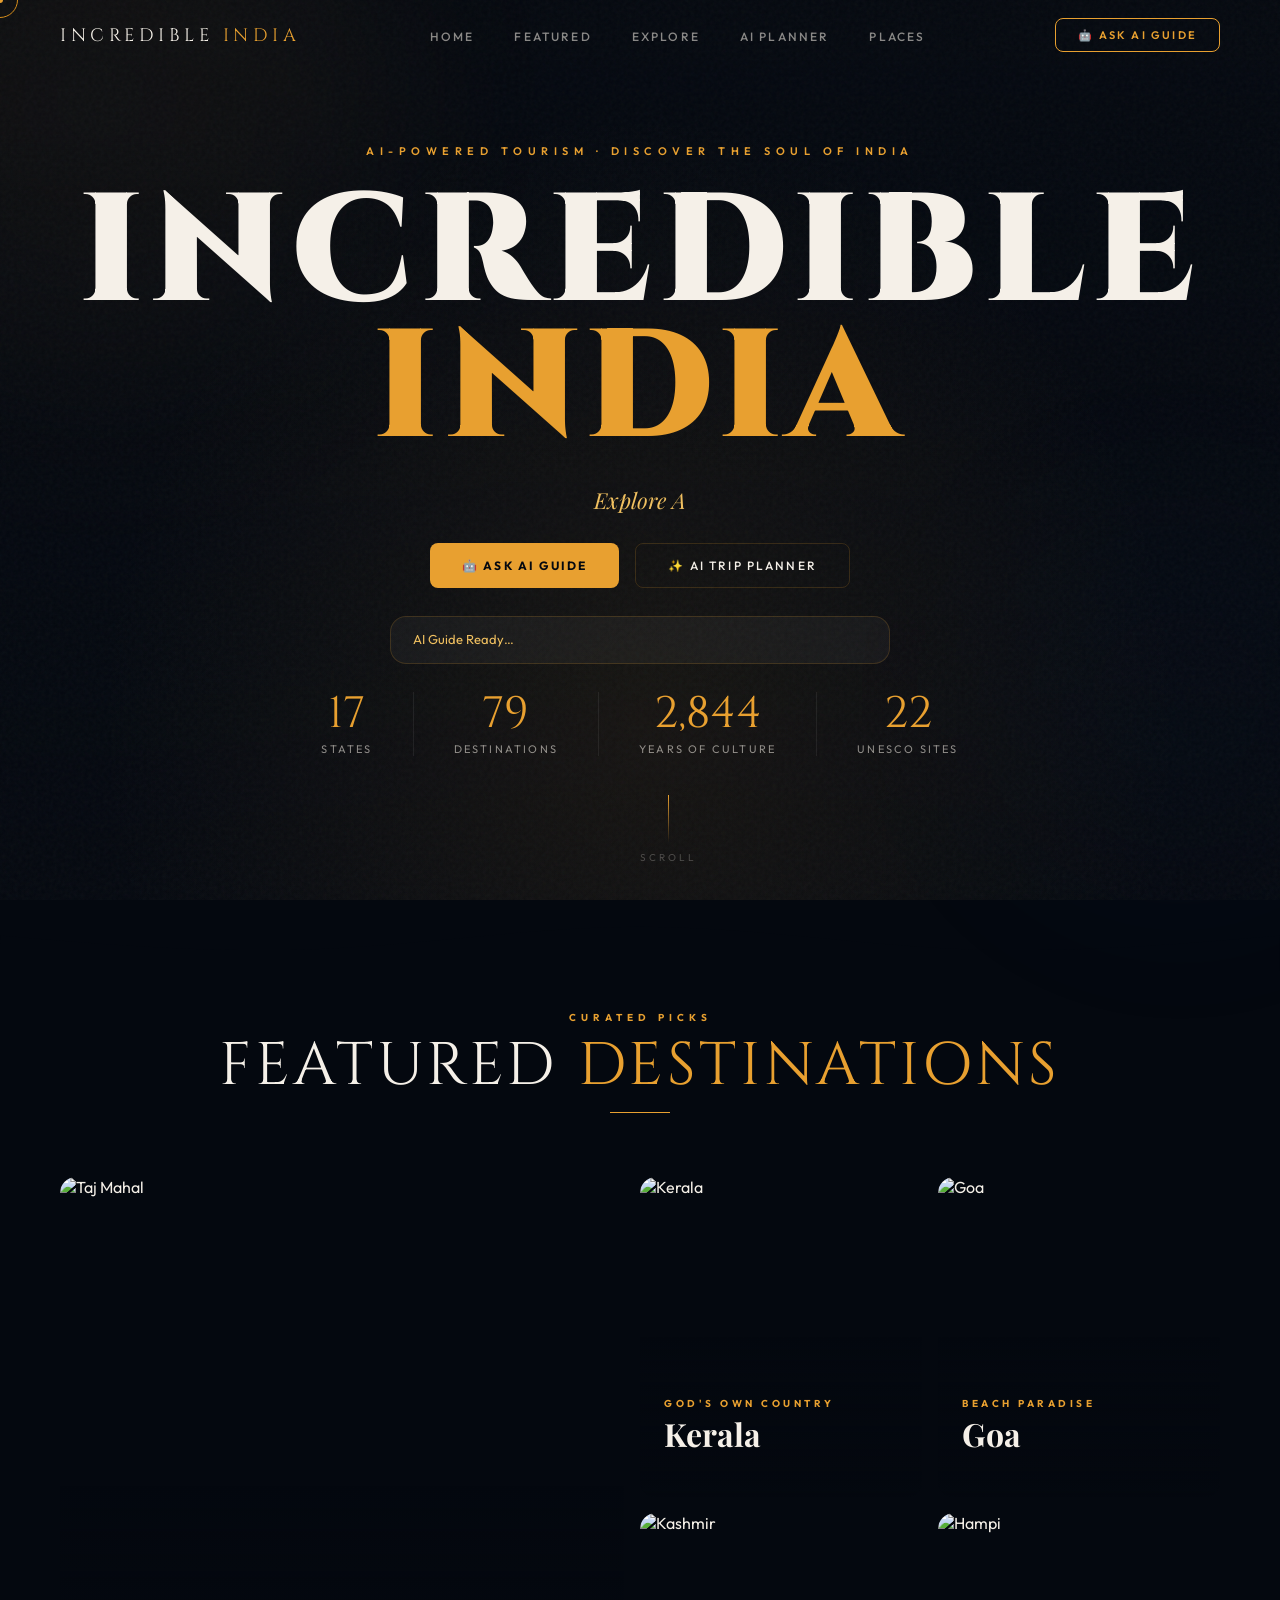
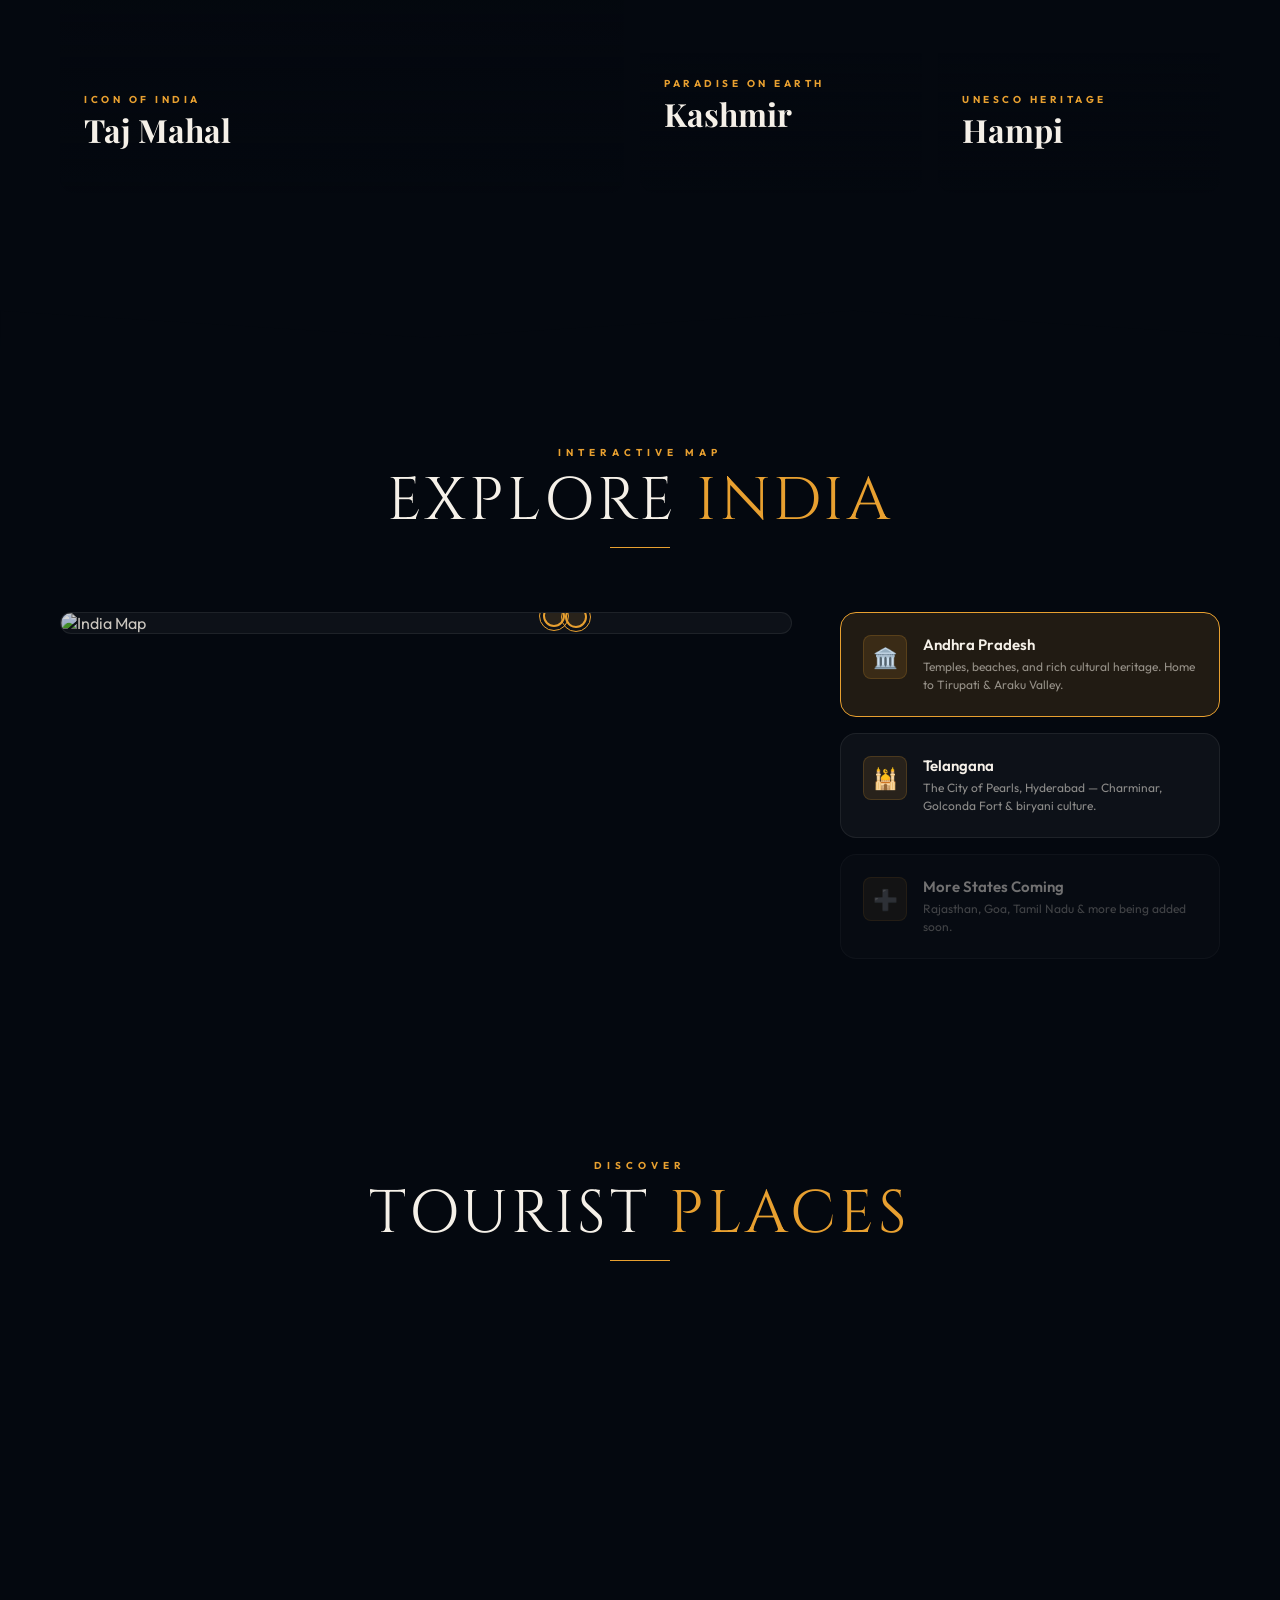
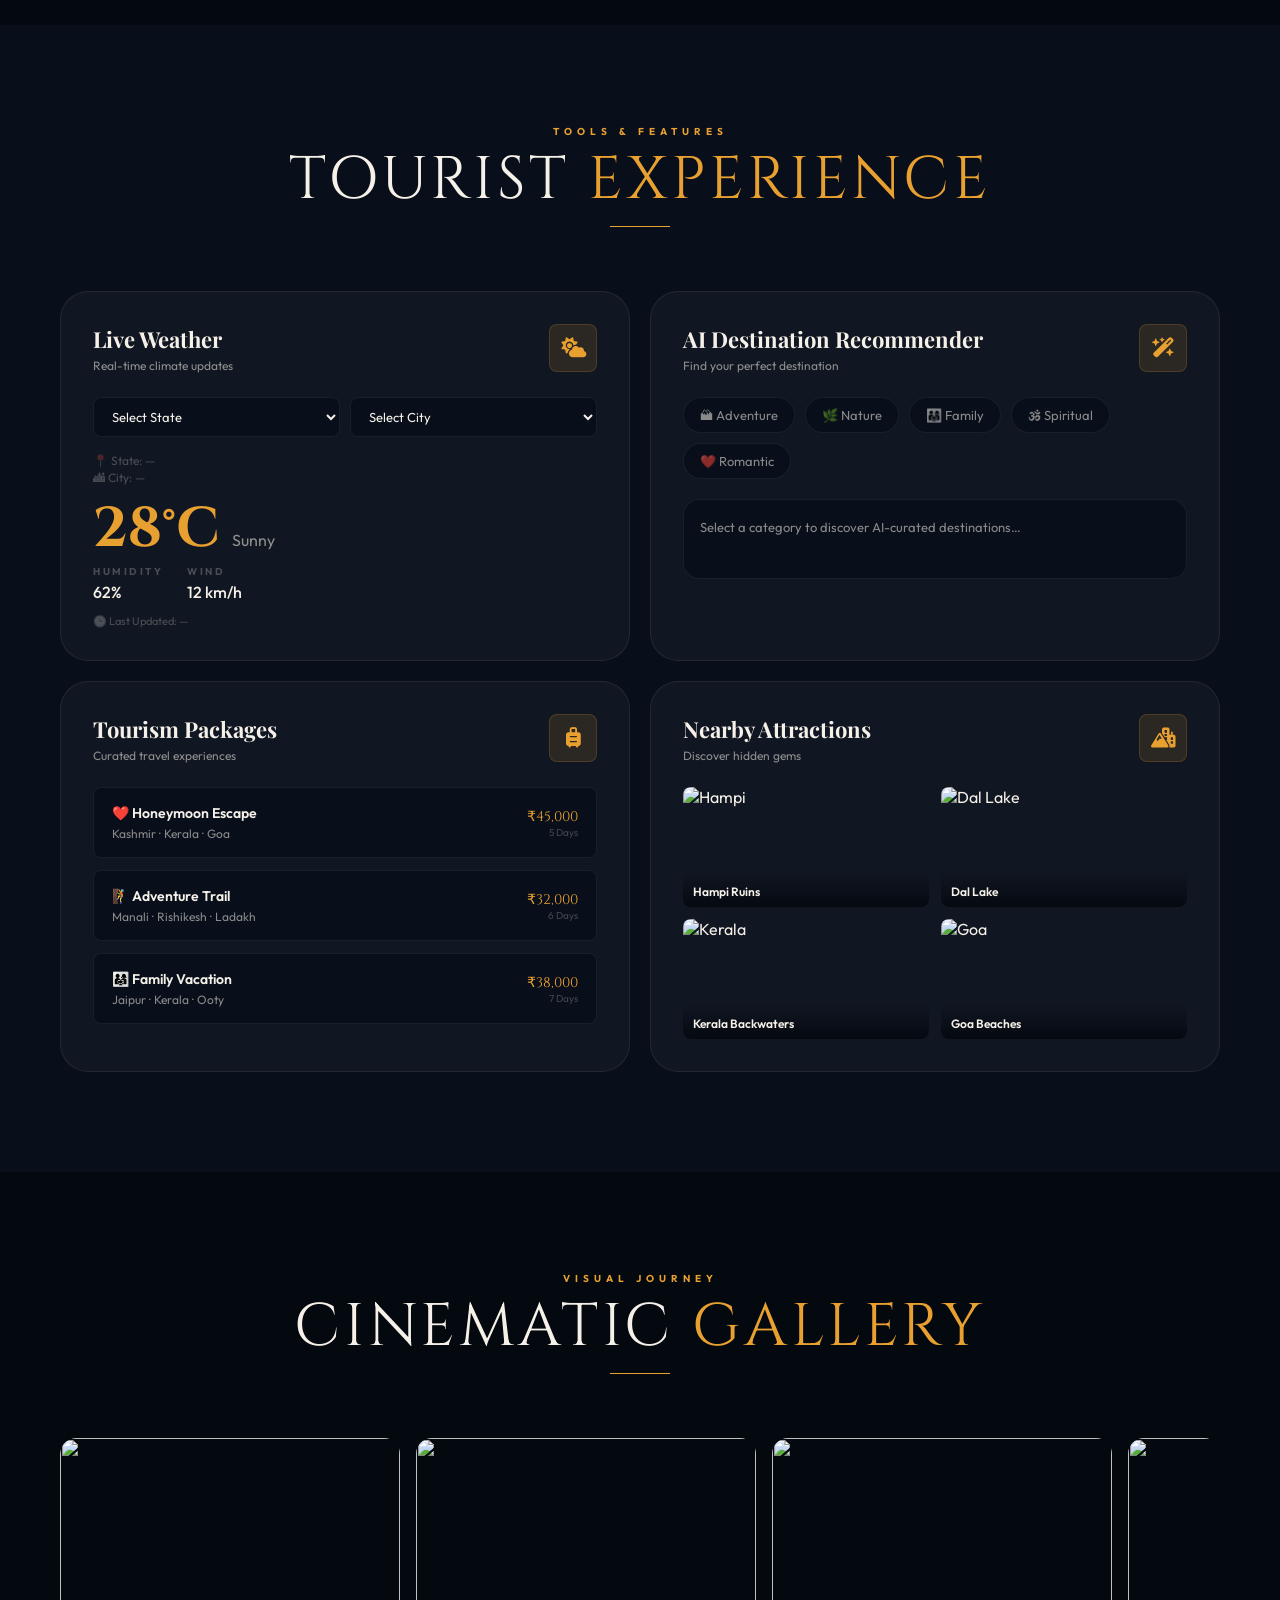
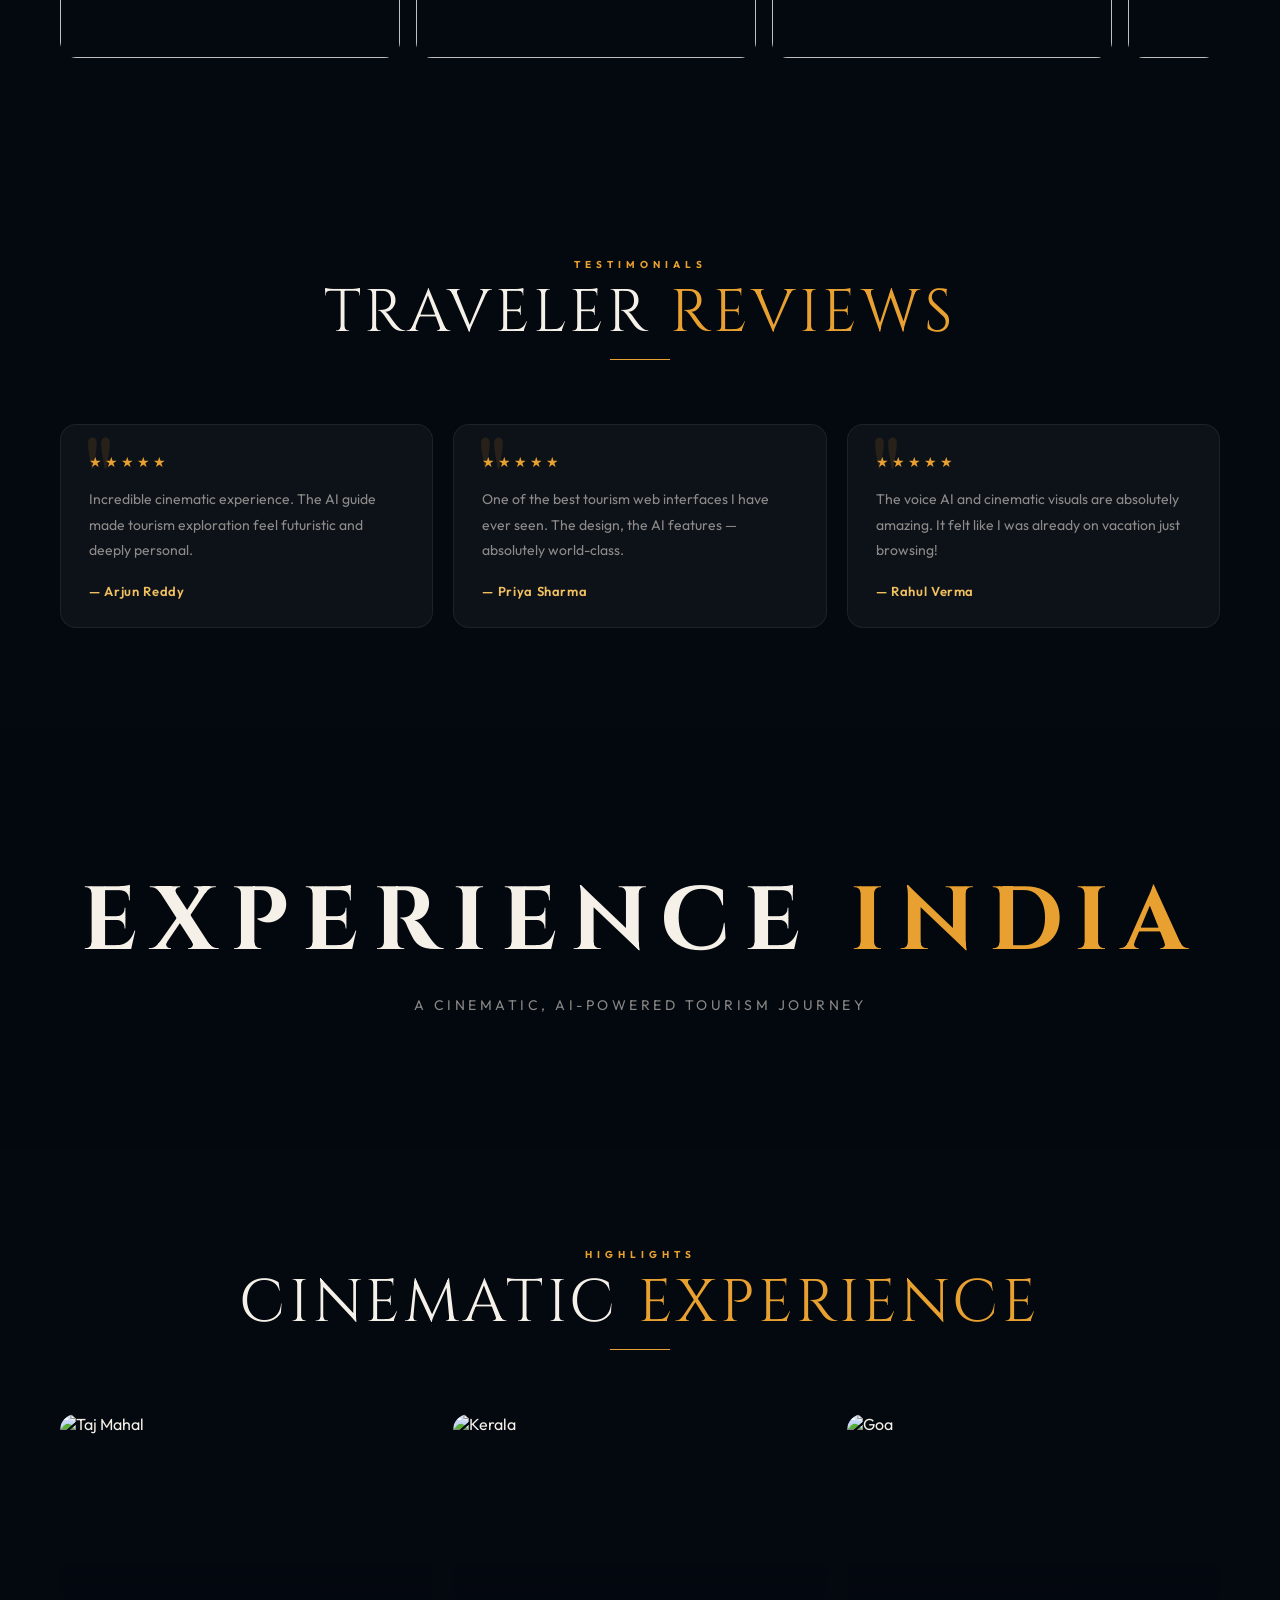
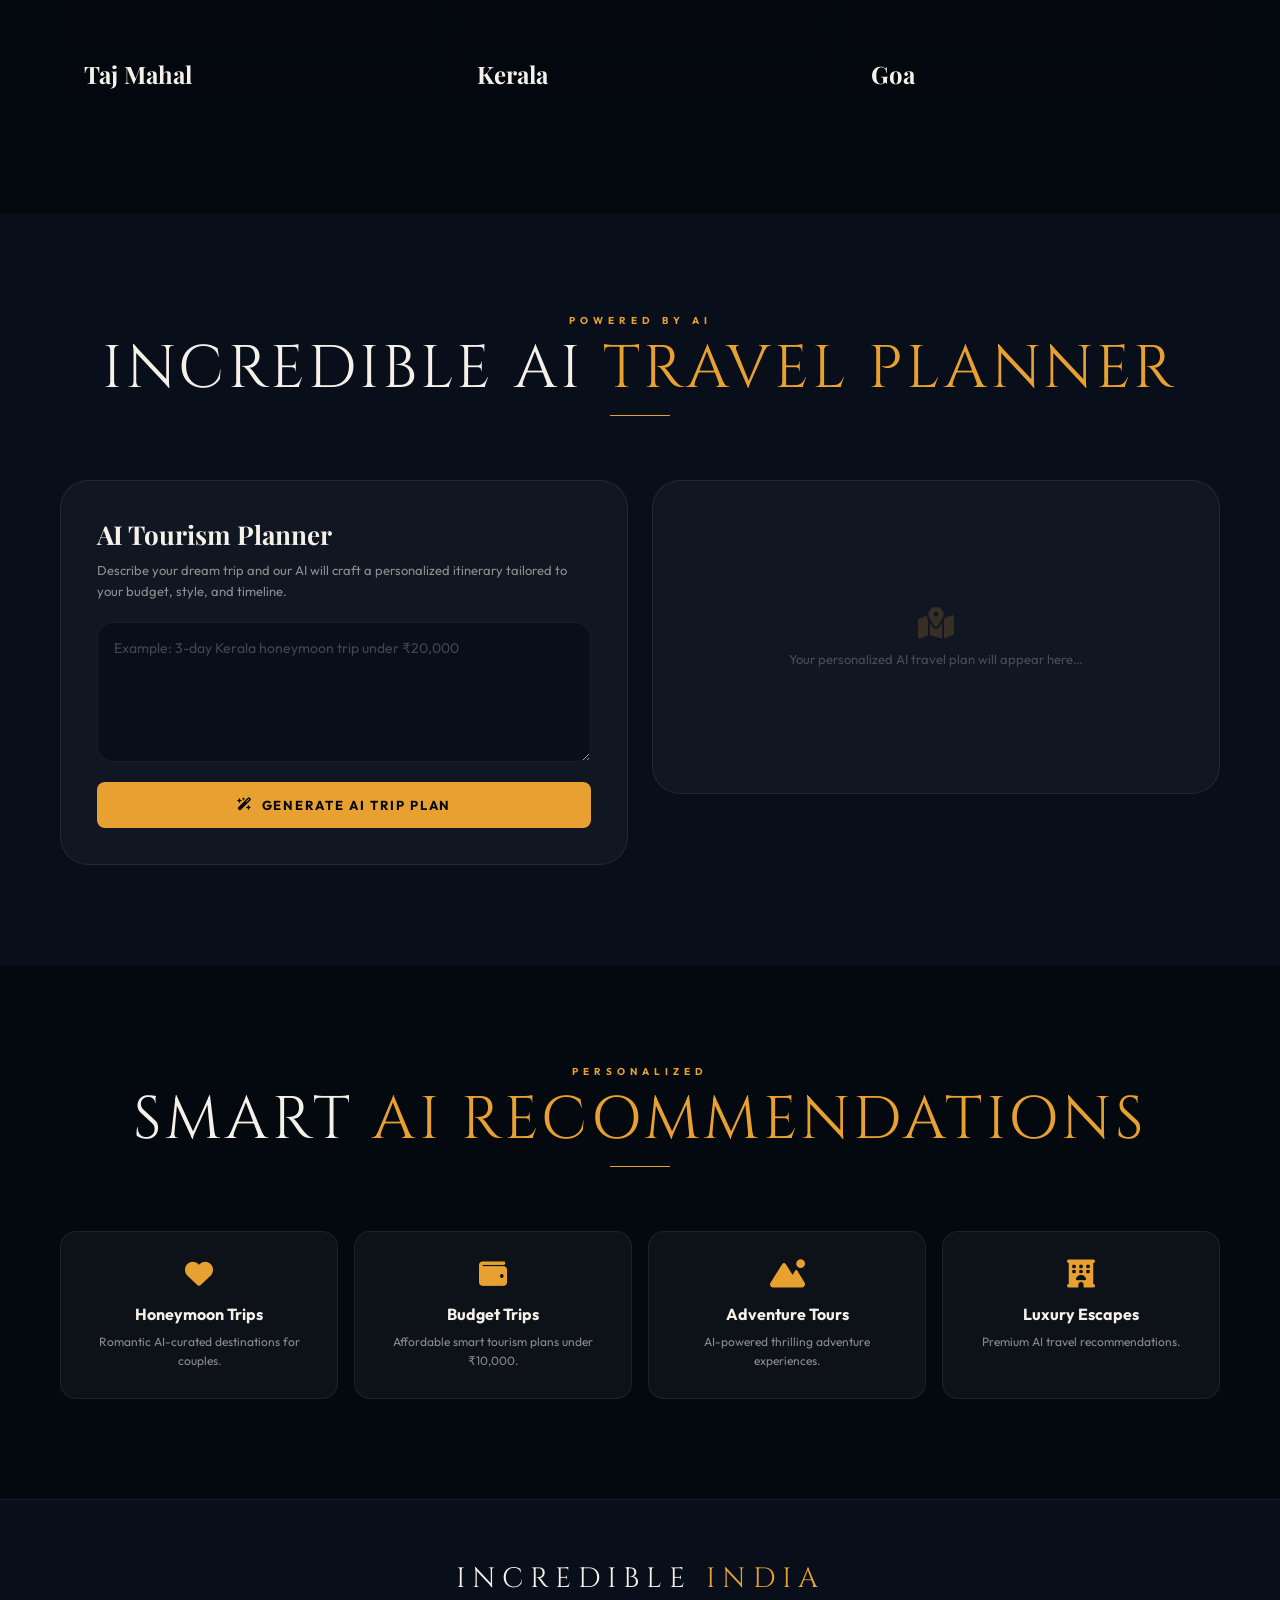
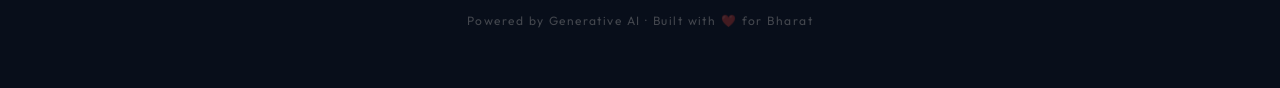
==== commit 51a21b9b: "Refactor responsive styles in index.html Updated responsive styles for various screen sizes, includi" ====
--- a/src/main/resources/templates/index.html
+++ b/src/main/resources/templates/index.html
@@ -894,25 +894,379 @@
     /* ═══════════════════════════════════════
        RESPONSIVE
     ═══════════════════════════════════════ */
-    @media(max-width:900px){
-      .section { padding:64px 24px; }
-      .featured-grid { grid-template-columns:1fr 1fr; grid-template-rows:auto; }
-      .feat-card:first-child { grid-row:auto; }
-      .map-section-inner { grid-template-columns:1fr; }
-      .experience-grid { grid-template-columns:1fr; }
-      .planner-wrap { grid-template-columns:1fr; }
-      .reviews-grid { grid-template-columns:1fr; }
-      .tilt-grid { grid-template-columns:1fr; }
-      .ai-rec-grid { grid-template-columns:repeat(2,1fr); }
-      .navbar { padding:16px 24px; }
-      .navbar.scrolled { padding:12px 24px; }
-      .nav-links { display:none; }
-    }
-    @media(max-width:600px){
-      .featured-grid { grid-template-columns:1fr; }
-      .ai-rec-grid { grid-template-columns:1fr 1fr; }
-      .stats { gap:20px; }
-    }
+   /* =========================================================
+   FINAL RESPONSIVE OVERRIDE
+   Mobile + Tablet + Desktop
+   ========================================================= */
+
+@media (max-width: 1100px) {
+
+  .navbar {
+    left: 16px;
+    right: 16px;
+    width: auto;
+    padding: 15px 20px;
+  }
+
+  .nav-links {
+    gap: 22px;
+  }
+
+  .hero-content {
+    padding-inline: 20px;
+    max-width: 100%;
+  }
+
+  .hero-title {
+    font-size: clamp(64px, 11vw, 120px);
+    letter-spacing: 0.04em;
+  }
+}
+
+
+/* =========================
+   TABLET
+   ========================= */
+
+@media (max-width: 900px) {
+
+  .section {
+    padding: 64px 24px;
+  }
+
+  .featured-grid {
+    grid-template-columns: 1fr 1fr;
+    grid-template-rows: auto;
+  }
+
+  .feat-card:first-child {
+    grid-row: auto;
+  }
+
+  .map-section-inner,
+  .experience-grid,
+  .planner-wrap,
+  .reviews-grid,
+  .tilt-grid {
+    grid-template-columns: 1fr;
+  }
+
+  .ai-rec-grid {
+    grid-template-columns: repeat(2, minmax(0, 1fr));
+  }
+
+  .navbar {
+    top: 10px;
+    left: 14px;
+    right: 14px;
+    width: auto;
+    padding: 14px 18px;
+    border-radius: 18px;
+  }
+
+  .nav-logo {
+    font-size: 17px;
+    letter-spacing: 0.18em;
+    white-space: nowrap;
+  }
+
+  .nav-links {
+    display: none;
+  }
+
+  .nav-cta {
+    padding: 9px 14px;
+    font-size: 10px;
+    white-space: nowrap;
+  }
+
+  .hero {
+    min-height: 100svh;
+    height: auto;
+    padding: 130px 20px 70px;
+  }
+
+  .hero-content {
+    width: 100%;
+    max-width: 760px;
+    gap: 22px;
+  }
+
+  .hero-title {
+    width: 100%;
+    font-size: clamp(58px, 11vw, 100px);
+    line-height: 0.9;
+    letter-spacing: 0.035em;
+    overflow-wrap: normal;
+    word-break: normal;
+  }
+
+  .hero-eyebrow {
+    max-width: 90%;
+    font-size: 9px;
+    letter-spacing: 0.3em;
+    line-height: 1.7;
+  }
+
+  .hero-sub {
+    max-width: 90%;
+    font-size: 17px;
+    line-height: 1.5;
+  }
+
+  .search-wrap {
+    width: min(540px, 90vw);
+  }
+
+  .stats {
+    width: 100%;
+    flex-wrap: wrap;
+    justify-content: center;
+    gap: 18px;
+  }
+}
+
+
+/* =========================
+   MOBILE
+   ========================= */
+
+@media (max-width: 600px) {
+
+  .section {
+    padding: 52px 16px;
+  }
+
+  /* NAVBAR */
+
+  .navbar {
+    top: 8px;
+    left: 10px;
+    right: 10px;
+    width: auto;
+    padding: 12px 14px;
+    border-radius: 16px;
+  }
+
+  .nav-logo {
+    font-size: 15px;
+    letter-spacing: 0.13em;
+  }
+
+  .nav-cta {
+    padding: 8px 11px;
+    font-size: 9px;
+    letter-spacing: 0.1em;
+  }
+
+  /* HERO */
+
+  .hero {
+    min-height: 100svh;
+    height: auto;
+    padding: 120px 14px 55px;
+  }
+
+  .hero-content {
+    padding: 0;
+    gap: 18px;
+  }
+
+  .hero-eyebrow {
+    width: 100%;
+    max-width: 340px;
+    font-size: 8px;
+    letter-spacing: 0.22em;
+    line-height: 1.8;
+    text-align: center;
+  }
+
+  .hero-title {
+    width: 100%;
+    max-width: 100%;
+    font-size: clamp(48px, 16vw, 78px);
+    line-height: 0.9;
+    letter-spacing: 0.02em;
+    margin: 0;
+  }
+
+  .hero-title .line1,
+  .hero-title .line2 {
+    white-space: nowrap;
+  }
+
+  .hero-sub {
+    width: 100%;
+    max-width: 330px;
+    font-size: 15px;
+    line-height: 1.5;
+  }
+
+  .search-wrap {
+    width: 100%;
+    max-width: 360px;
+    padding: 5px 5px 5px 14px;
+  }
+
+  .search-wrap input {
+    min-width: 0;
+    font-size: 13px;
+  }
+
+  .search-btn {
+    padding: 10px 14px;
+    font-size: 10px;
+  }
+
+  .hero-btns {
+    width: 100%;
+    flex-direction: column;
+    align-items: stretch;
+    gap: 10px;
+  }
+
+  .hero-btns .btn-primary,
+  .hero-btns .btn-ghost {
+    width: 100%;
+    justify-content: center;
+    text-align: center;
+  }
+
+  /* STATS */
+
+  .stats {
+    width: 100%;
+    display: grid;
+    grid-template-columns: repeat(2, minmax(0, 1fr));
+    gap: 16px;
+    margin-top: 8px;
+  }
+
+  .stat-divider {
+    display: none;
+  }
+
+  .stat-box {
+    min-width: 0;
+  }
+
+  /* GRIDS */
+
+  .featured-grid,
+  .ai-rec-grid {
+    grid-template-columns: 1fr;
+  }
+
+  /* MEDIA */
+
+  .hero-video {
+    width: 100%;
+    height: 100%;
+    object-fit: cover;
+  }
+
+  /* PREVENT TEXT OVERFLOW */
+
+  h1,
+  h2,
+  h3,
+  p,
+  span,
+  a,
+  button {
+    max-width: 100%;
+  }
+
+  /* TOUCH */
+
+  button,
+  a,
+  input,
+  select,
+  textarea {
+    min-height: 44px;
+  }
+}
+
+
+/* =========================
+   SMALL PHONES
+   ========================= */
+
+@media (max-width: 380px) {
+
+  .navbar {
+    padding: 10px 11px;
+  }
+
+  .nav-logo {
+    font-size: 13px;
+  }
+
+  .nav-cta {
+    font-size: 8px;
+    padding: 7px 9px;
+  }
+
+  .hero {
+    padding-top: 105px;
+  }
+
+  .hero-title {
+    font-size: clamp(42px, 15vw, 62px);
+  }
+
+  .hero-eyebrow {
+    font-size: 7px;
+    letter-spacing: 0.18em;
+  }
+
+  .hero-sub {
+    font-size: 14px;
+  }
+}
+
+
+/* =========================
+   MOBILE PERFORMANCE
+   ========================= */
+
+@media (max-width: 600px) {
+
+  .hero-glow {
+    width: 350px;
+    height: 350px;
+    filter: blur(70px);
+  }
+
+  .orb1,
+  .orb2 {
+    filter: blur(70px);
+    opacity: 0.04;
+  }
+
+  /* Keep mobile animation smooth */
+
+  .hero-title span {
+    animation-duration: 0.7s;
+  }
+}
+
+
+/* =========================
+   REDUCED MOTION
+   ========================= */
+
+@media (prefers-reduced-motion: reduce) {
+
+  *,
+  *::before,
+  *::after {
+    animation-duration: 0.01ms !important;
+    animation-delay: 0ms !important;
+    transition-duration: 0.01ms !important;
+  }
+}
   </style>
 </head>
 
@@ -1651,4 +2005,4 @@
 </script>
 
 </body>
-</html>+</html>
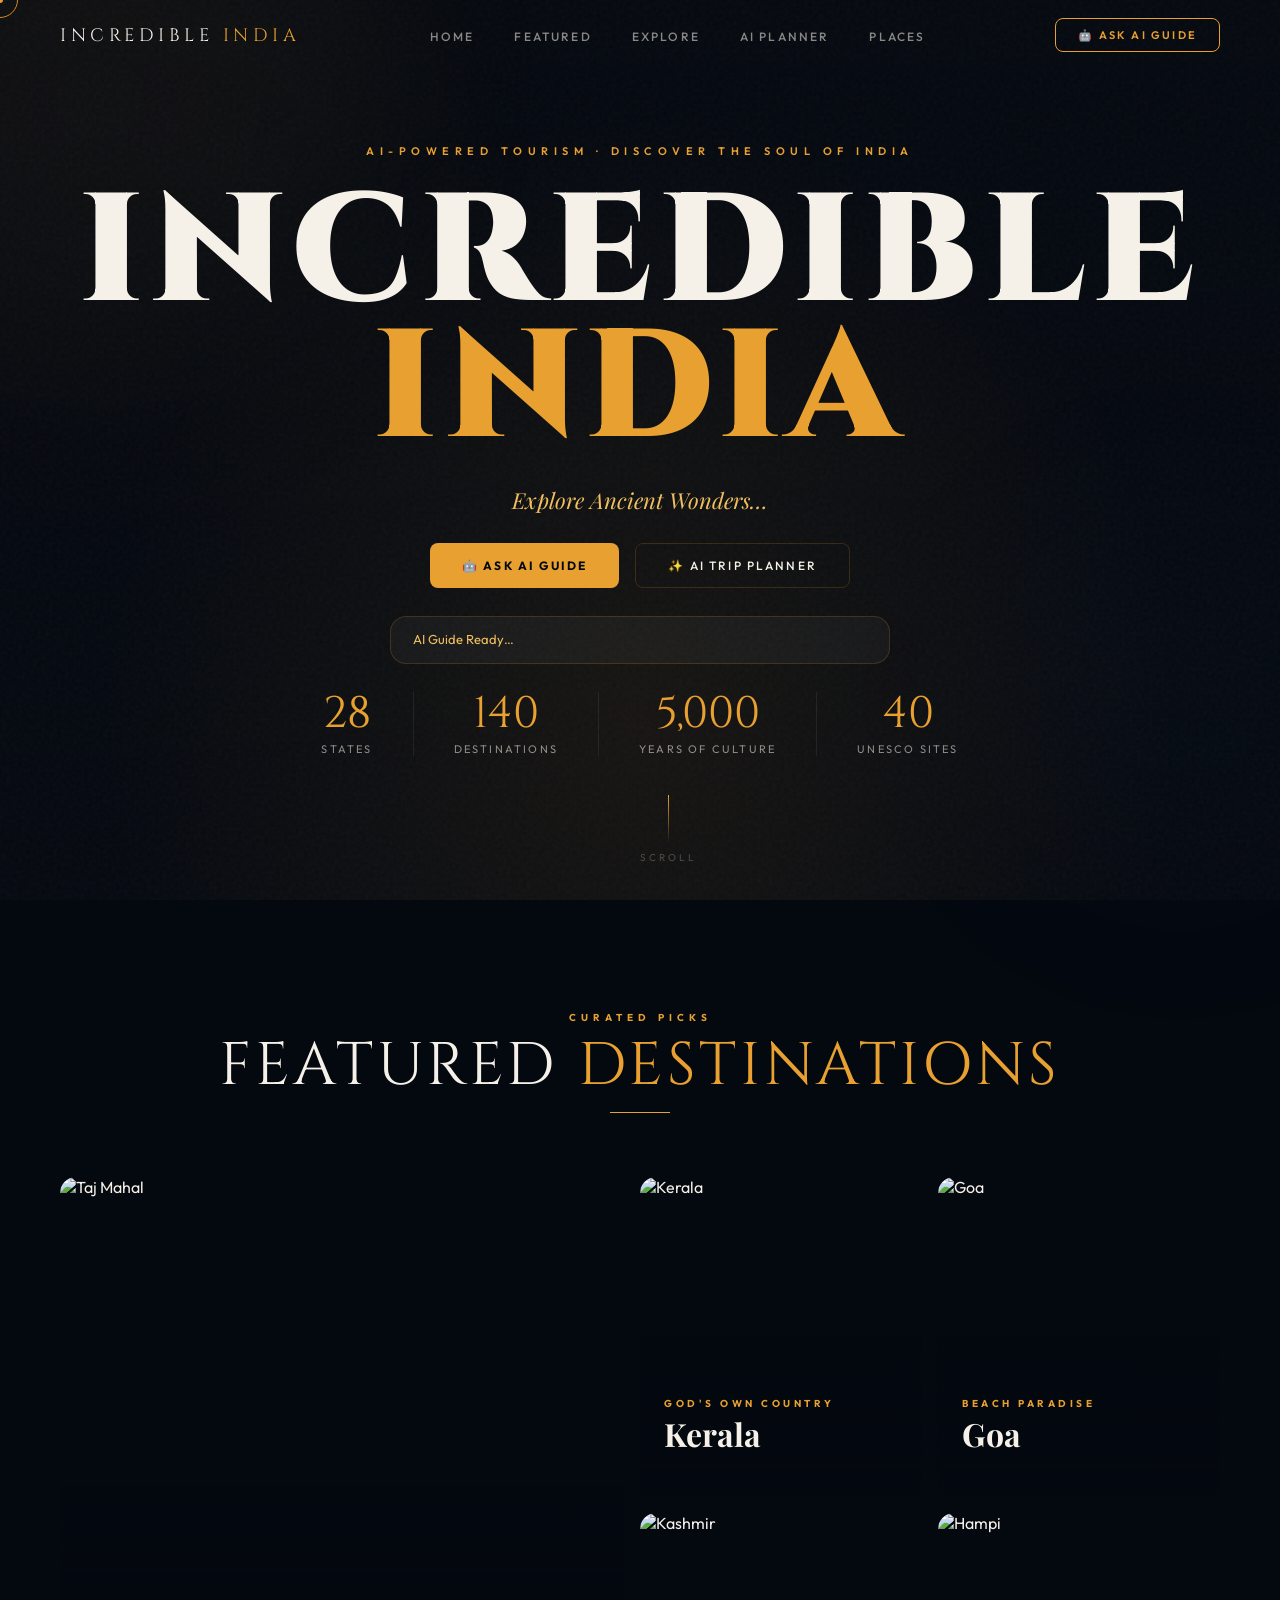
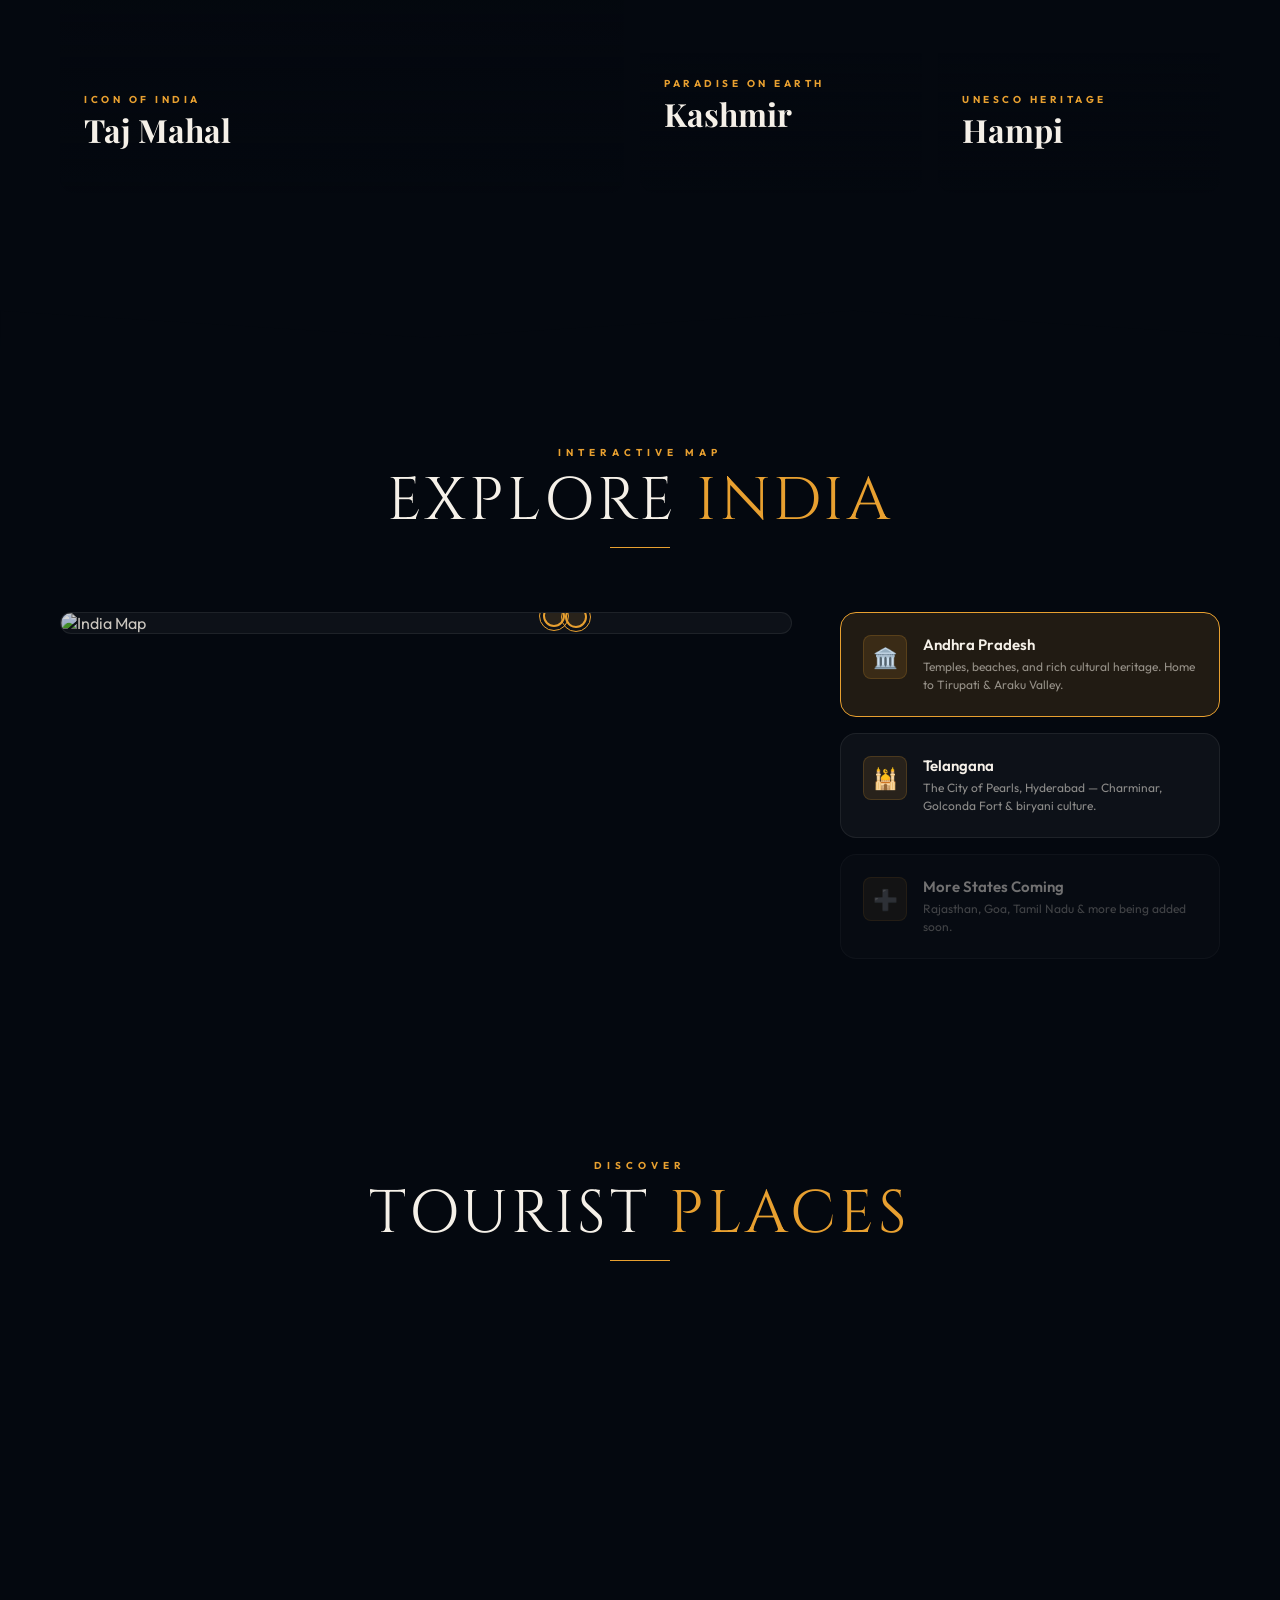
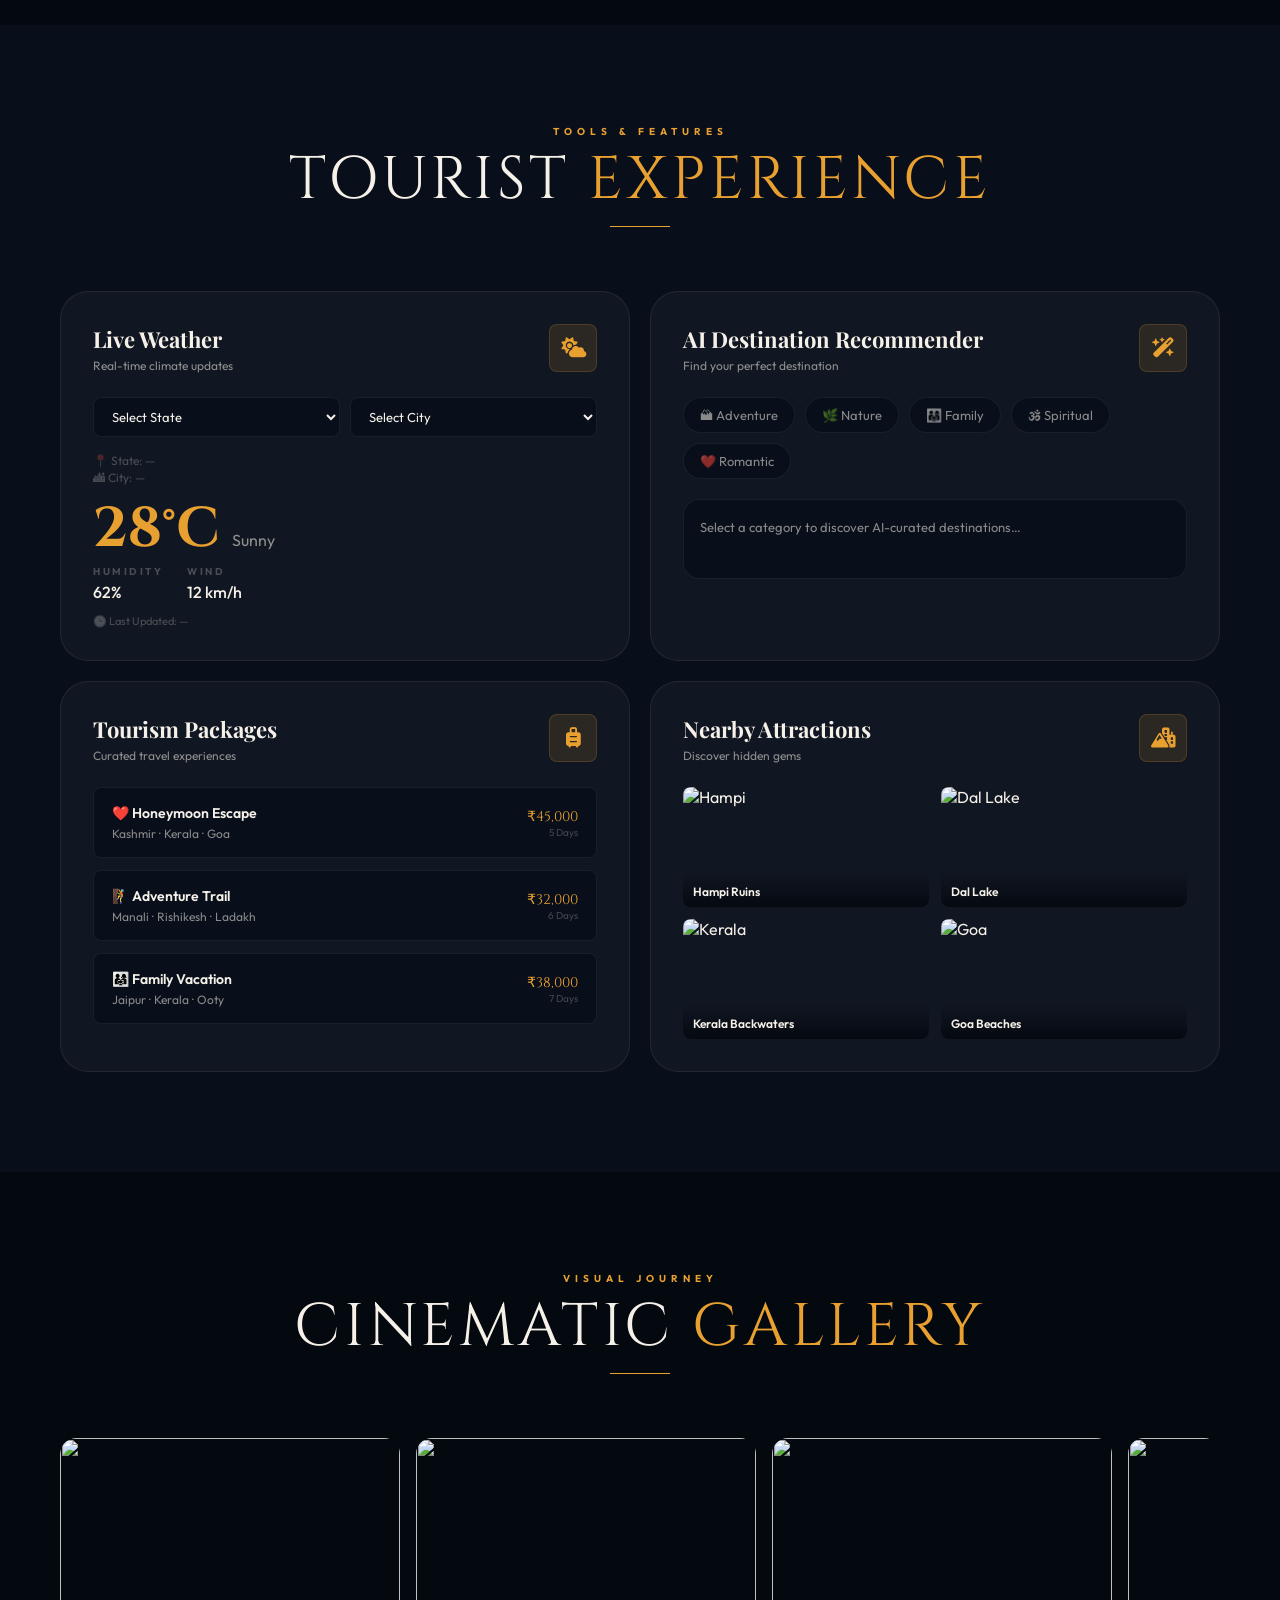
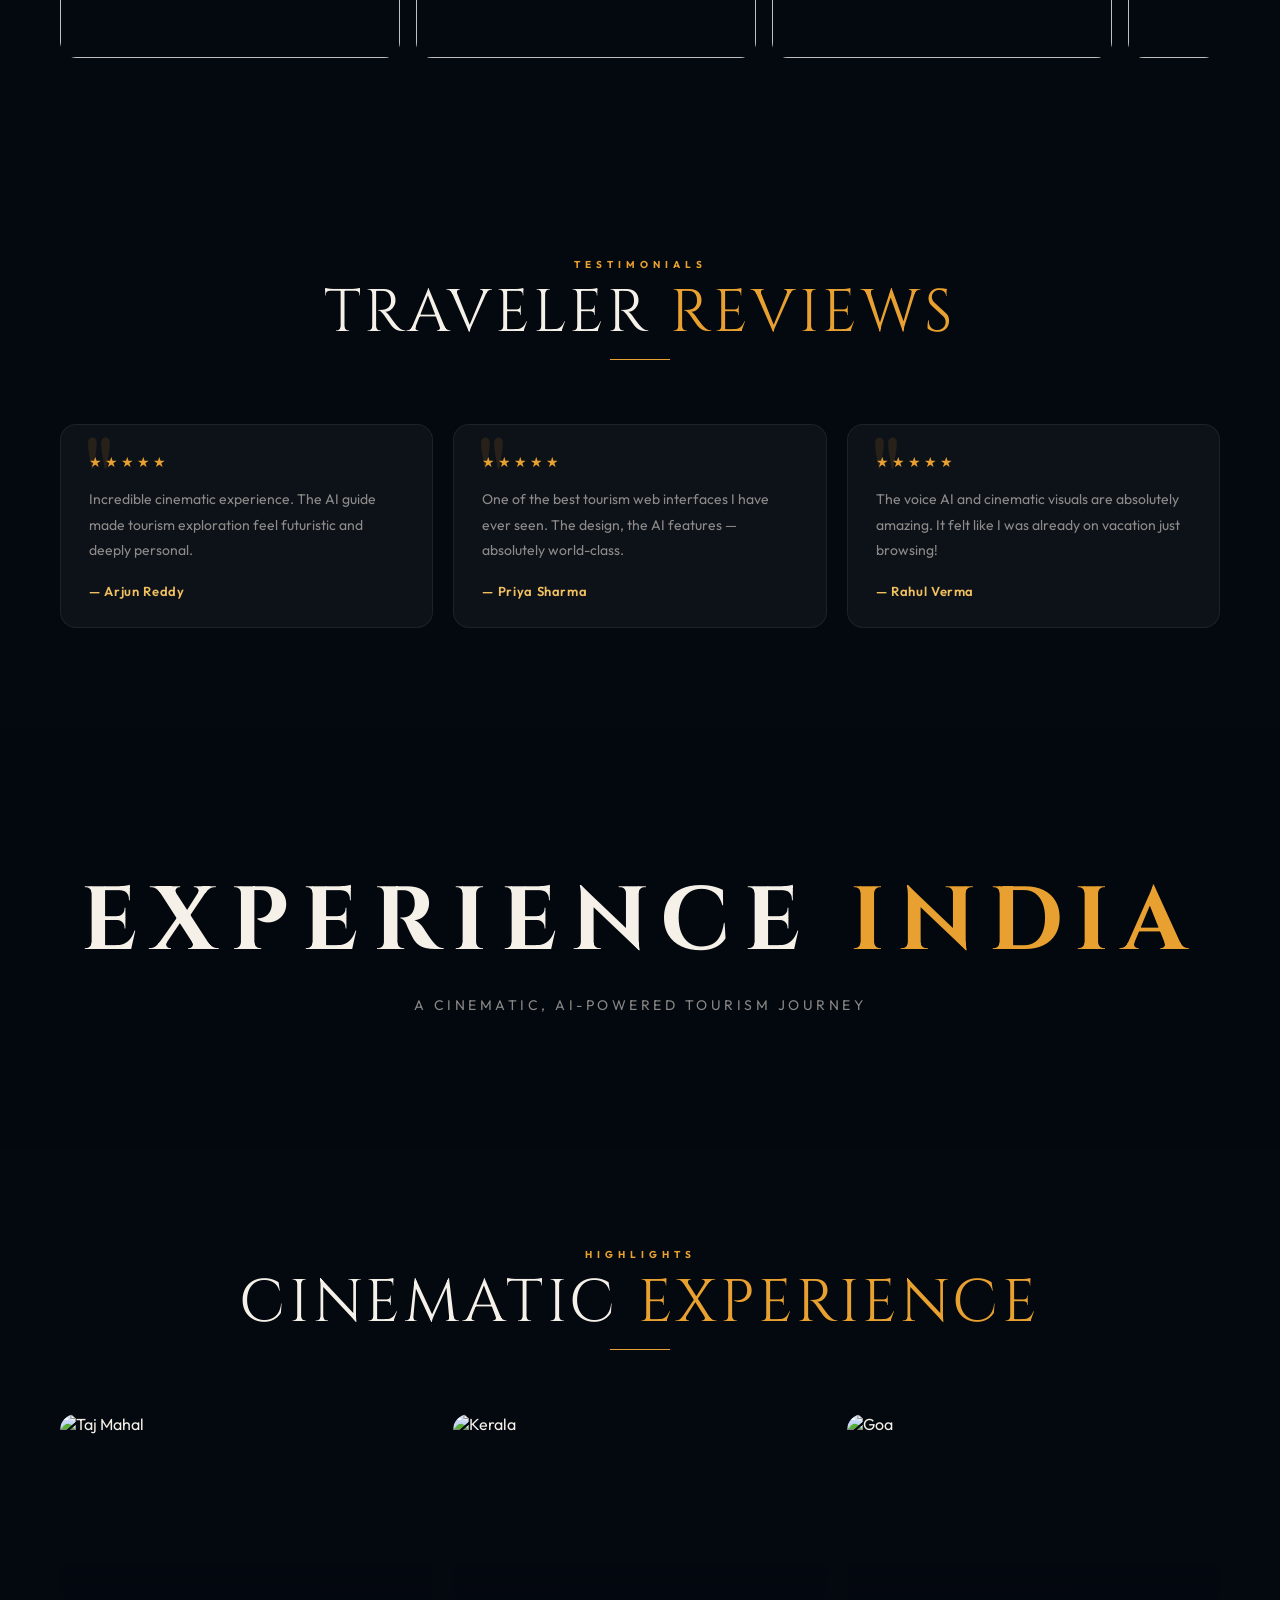
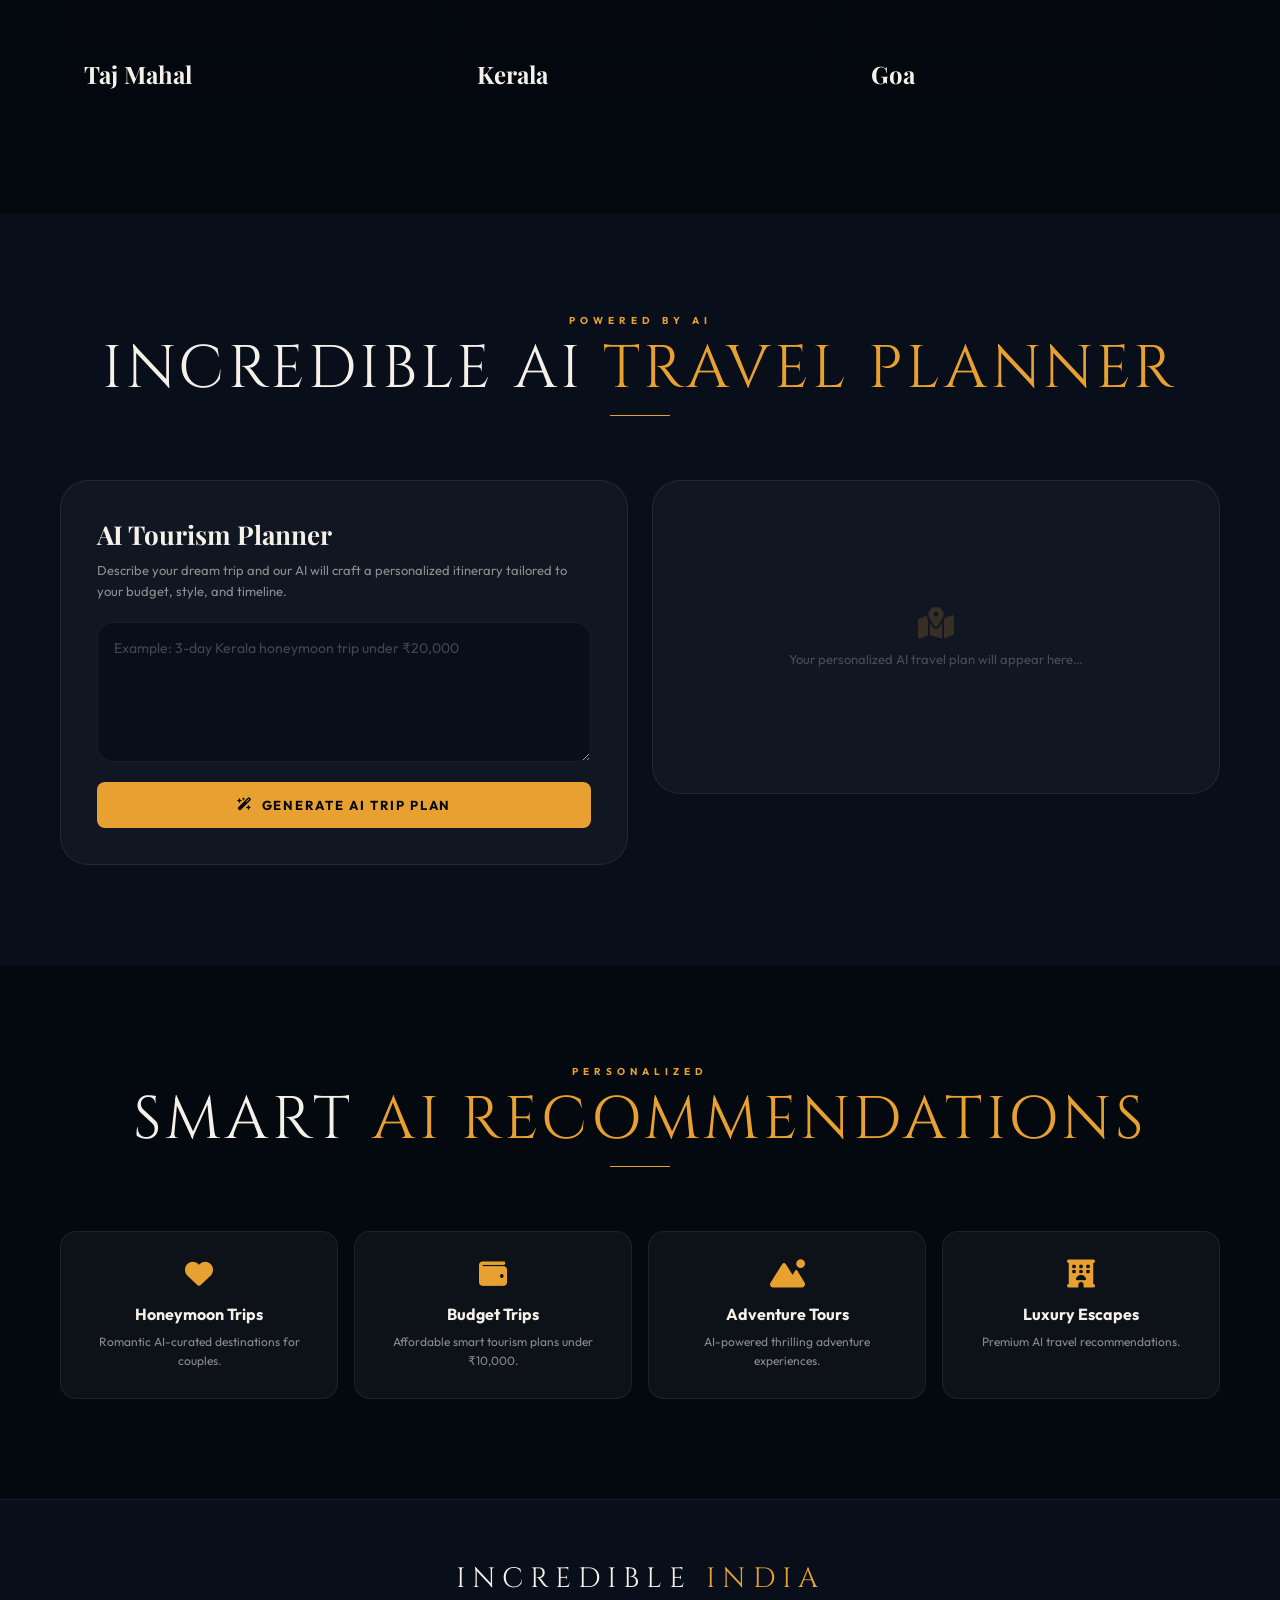
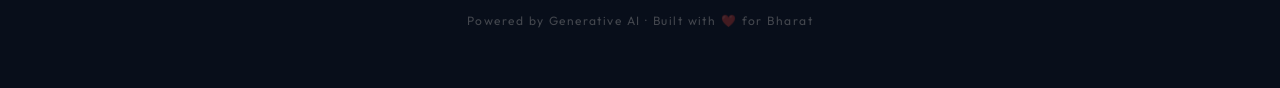
==== commit b8a0141e: "Refactor animations and mobile navigation Adjusted animation durations for various elements to impro" ====
--- a/src/main/resources/templates/index.html
+++ b/src/main/resources/templates/index.html
@@ -104,7 +104,7 @@
     }
     .loader-bar-fill {
       height:100%; width:0%; background: var(--accent);
-      animation: load 2.2s ease forwards;
+      animation: load 1.1s ease forwards;
     }
     .loader-sub {
       font-family: var(--font-sans); font-size:11px; letter-spacing:0.4em;
@@ -124,7 +124,7 @@
       padding: 12px 28px; z-index:500;
       font-size: 13px; letter-spacing:0.05em;
       color: var(--accent-warm); white-space:nowrap;
-      animation: slideDown 0.6s ease 2.5s both;
+      animation: slideDown 0.6s ease 1.15s both;
       box-shadow: var(--shadow-glow);
     }
     @keyframes slideDown { from{opacity:0;transform:translateX(-50%) translateY(-20px)} to{opacity:1;transform:translateX(-50%) translateY(0)} }
@@ -172,6 +172,20 @@
     }
     .nav-cta:hover { background:var(--accent); color:var(--bg-deep); }
 
+    .nav-actions {
+      display:flex;
+      align-items:center;
+      gap:10px;
+    }
+
+    .mobile-menu-toggle {
+      display:none;
+    }
+
+    .mobile-menu {
+      display:none;
+    }
+
     /* ═══════════════════════════════════════
        HERO
     ═══════════════════════════════════════ */
@@ -205,7 +219,7 @@
     .hero-eyebrow {
       font-size:11px; letter-spacing:0.5em; text-transform:uppercase;
       color: var(--accent); font-family:var(--font-sans); font-weight:600;
-      animation: fadeUp 0.8s ease 2.8s both;
+      animation: fadeUp 0.8s ease 0.15s both;
     }
 
     /* TITLE */
@@ -216,17 +230,17 @@
       text-transform:uppercase; font-weight:900;
       color: var(--text-primary);
     }
-    .hero-title .line1 { display:block; animation: fadeUp 0.9s ease 3s both; }
+    .hero-title .line1 { display:block; animation: fadeUp 0.9s ease 0.25s both; }
     .hero-title .line2 {
       display:block; color: var(--accent);
-      animation: fadeUp 0.9s ease 3.15s both;
+      animation: fadeUp 0.9s ease 0.4s both;
     }
 
     /* TYPING */
     .hero-sub {
       font-family: var(--font-serif); font-size:clamp(16px,2vw,22px);
       color: var(--text-muted); font-style:italic;
-      animation: fadeUp 0.8s ease 3.3s both;
+      animation: fadeUp 0.8s ease 0.55s both;
     }
     #typingText { color: var(--accent-warm); }
 
@@ -236,7 +250,7 @@
       background: var(--glass); backdrop-filter:blur(16px);
       border:1px solid var(--border); border-radius:var(--radius-xl);
       padding: 6px 6px 6px 22px; width: min(540px,90vw);
-      animation: fadeUp 0.8s ease 3.45s both;
+      animation: fadeUp 0.8s ease 0.7s both;
       transition: border-color 0.3s, box-shadow 0.3s;
     }
     .search-wrap:focus-within {
@@ -262,7 +276,7 @@
     /* HERO BUTTONS */
     .hero-btns {
       display:flex; gap:16px; flex-wrap:wrap; justify-content:center;
-      animation: fadeUp 0.8s ease 3.6s both;
+      animation: fadeUp 0.8s ease 0.8s both;
     }
     .btn-primary {
       background: var(--accent); color:var(--bg-deep);
@@ -284,7 +298,7 @@
 
     /* LANGUAGE */
     .lang-wrap {
-      animation: fadeUp 0.8s ease 3.7s both;
+      animation: fadeUp 0.8s ease 0.9s both;
     }
     .lang-select {
       background: var(--bg-card); border:1px solid var(--border-soft);
@@ -299,14 +313,14 @@
       border-radius:var(--radius-md); padding:14px 22px;
       font-size:13px; color:var(--accent-warm);
       max-width:500px; width:100%; text-align:left;
-      animation: fadeUp 0.8s ease 3.8s both;
+      animation: fadeUp 0.8s ease 1s both;
       min-height:48px;
     }
 
     /* STATS */
     .stats {
       display:flex; gap:40px; flex-wrap:wrap; justify-content:center;
-      animation: fadeUp 0.8s ease 3.9s both;
+      animation: fadeUp 0.8s ease 1.1s both;
     }
     .stat-box { text-align:center; }
     .stat-number {
@@ -327,7 +341,7 @@
       display:flex; flex-direction:column; align-items:center; gap:8px;
       font-size:10px; letter-spacing:0.3em; text-transform:uppercase;
       color:var(--text-faint); z-index:10;
-      animation: fadeUp 1s ease 4.2s both;
+      animation: fadeUp 1s ease 1.4s both;
     }
     .scroll-line {
       width:1px; height:48px; background:linear-gradient(to bottom,var(--accent),transparent);
@@ -892,381 +906,633 @@
     .orb2 { width:400px;height:400px; background:rgba(50,100,200,0.8); bottom:0; right:-100px; }
 
     /* ═══════════════════════════════════════
-       RESPONSIVE
-    ═══════════════════════════════════════ */
-   /* =========================================================
-   FINAL RESPONSIVE OVERRIDE
-   Mobile + Tablet + Desktop
-   ========================================================= */
-
-@media (max-width: 1100px) {
-
-  .navbar {
-    left: 16px;
-    right: 16px;
-    width: auto;
-    padding: 15px 20px;
-  }
-
-  .nav-links {
-    gap: 22px;
-  }
-
-  .hero-content {
-    padding-inline: 20px;
-    max-width: 100%;
-  }
-
-  .hero-title {
-    font-size: clamp(64px, 11vw, 120px);
-    letter-spacing: 0.04em;
-  }
-}
-
-
-/* =========================
-   TABLET
-   ========================= */
-
-@media (max-width: 900px) {
-
-  .section {
-    padding: 64px 24px;
-  }
-
-  .featured-grid {
-    grid-template-columns: 1fr 1fr;
-    grid-template-rows: auto;
-  }
-
-  .feat-card:first-child {
-    grid-row: auto;
-  }
-
-  .map-section-inner,
-  .experience-grid,
-  .planner-wrap,
-  .reviews-grid,
-  .tilt-grid {
-    grid-template-columns: 1fr;
-  }
-
-  .ai-rec-grid {
-    grid-template-columns: repeat(2, minmax(0, 1fr));
-  }
-
-  .navbar {
-    top: 10px;
-    left: 14px;
-    right: 14px;
-    width: auto;
-    padding: 14px 18px;
-    border-radius: 18px;
-  }
-
-  .nav-logo {
-    font-size: 17px;
-    letter-spacing: 0.18em;
-    white-space: nowrap;
-  }
-
-  .nav-links {
-    display: none;
-  }
-
-  .nav-cta {
-    padding: 9px 14px;
-    font-size: 10px;
-    white-space: nowrap;
-  }
-
-  .hero {
-    min-height: 100svh;
-    height: auto;
-    padding: 130px 20px 70px;
-  }
-
-  .hero-content {
-    width: 100%;
-    max-width: 760px;
-    gap: 22px;
-  }
-
-  .hero-title {
-    width: 100%;
-    font-size: clamp(58px, 11vw, 100px);
-    line-height: 0.9;
-    letter-spacing: 0.035em;
-    overflow-wrap: normal;
-    word-break: normal;
-  }
-
-  .hero-eyebrow {
-    max-width: 90%;
-    font-size: 9px;
-    letter-spacing: 0.3em;
-    line-height: 1.7;
-  }
-
-  .hero-sub {
-    max-width: 90%;
-    font-size: 17px;
-    line-height: 1.5;
-  }
-
-  .search-wrap {
-    width: min(540px, 90vw);
-  }
-
-  .stats {
-    width: 100%;
-    flex-wrap: wrap;
-    justify-content: center;
-    gap: 18px;
-  }
-}
-
-
-/* =========================
-   MOBILE
-   ========================= */
-
-@media (max-width: 600px) {
-
-  .section {
-    padding: 52px 16px;
-  }
-
-  /* NAVBAR */
-
-  .navbar {
-    top: 8px;
-    left: 10px;
-    right: 10px;
-    width: auto;
-    padding: 12px 14px;
-    border-radius: 16px;
-  }
-
-  .nav-logo {
-    font-size: 15px;
-    letter-spacing: 0.13em;
-  }
-
-  .nav-cta {
-    padding: 8px 11px;
-    font-size: 9px;
-    letter-spacing: 0.1em;
-  }
-
-  /* HERO */
-
-  .hero {
-    min-height: 100svh;
-    height: auto;
-    padding: 120px 14px 55px;
-  }
-
-  .hero-content {
-    padding: 0;
-    gap: 18px;
-  }
-
-  .hero-eyebrow {
-    width: 100%;
-    max-width: 340px;
-    font-size: 8px;
-    letter-spacing: 0.22em;
-    line-height: 1.8;
-    text-align: center;
-  }
-
-  .hero-title {
-    width: 100%;
-    max-width: 100%;
-    font-size: clamp(48px, 16vw, 78px);
-    line-height: 0.9;
-    letter-spacing: 0.02em;
-    margin: 0;
-  }
-
-  .hero-title .line1,
-  .hero-title .line2 {
-    white-space: nowrap;
-  }
-
-  .hero-sub {
-    width: 100%;
-    max-width: 330px;
-    font-size: 15px;
-    line-height: 1.5;
-  }
-
-  .search-wrap {
-    width: 100%;
-    max-width: 360px;
-    padding: 5px 5px 5px 14px;
-  }
-
-  .search-wrap input {
-    min-width: 0;
-    font-size: 13px;
-  }
-
-  .search-btn {
-    padding: 10px 14px;
-    font-size: 10px;
-  }
-
-  .hero-btns {
-    width: 100%;
-    flex-direction: column;
-    align-items: stretch;
-    gap: 10px;
-  }
-
-  .hero-btns .btn-primary,
-  .hero-btns .btn-ghost {
-    width: 100%;
-    justify-content: center;
-    text-align: center;
-  }
-
-  /* STATS */
-
-  .stats {
-    width: 100%;
-    display: grid;
-    grid-template-columns: repeat(2, minmax(0, 1fr));
-    gap: 16px;
-    margin-top: 8px;
-  }
-
-  .stat-divider {
-    display: none;
-  }
-
-  .stat-box {
-    min-width: 0;
-  }
-
-  /* GRIDS */
-
-  .featured-grid,
-  .ai-rec-grid {
-    grid-template-columns: 1fr;
-  }
-
-  /* MEDIA */
-
-  .hero-video {
-    width: 100%;
-    height: 100%;
-    object-fit: cover;
-  }
-
-  /* PREVENT TEXT OVERFLOW */
-
-  h1,
-  h2,
-  h3,
-  p,
-  span,
-  a,
-  button {
-    max-width: 100%;
-  }
-
-  /* TOUCH */
-
-  button,
-  a,
-  input,
-  select,
-  textarea {
-    min-height: 44px;
-  }
-}
-
-
-/* =========================
-   SMALL PHONES
-   ========================= */
-
-@media (max-width: 380px) {
-
-  .navbar {
-    padding: 10px 11px;
-  }
-
-  .nav-logo {
-    font-size: 13px;
-  }
-
-  .nav-cta {
-    font-size: 8px;
-    padding: 7px 9px;
-  }
-
-  .hero {
-    padding-top: 105px;
-  }
-
-  .hero-title {
-    font-size: clamp(42px, 15vw, 62px);
-  }
-
-  .hero-eyebrow {
-    font-size: 7px;
-    letter-spacing: 0.18em;
-  }
-
-  .hero-sub {
-    font-size: 14px;
-  }
-}
-
-
-/* =========================
-   MOBILE PERFORMANCE
-   ========================= */
-
-@media (max-width: 600px) {
-
-  .hero-glow {
-    width: 350px;
-    height: 350px;
-    filter: blur(70px);
-  }
-
-  .orb1,
-  .orb2 {
-    filter: blur(70px);
-    opacity: 0.04;
-  }
-
-  /* Keep mobile animation smooth */
-
-  .hero-title span {
-    animation-duration: 0.7s;
-  }
-}
-
-
-/* =========================
-   REDUCED MOTION
-   ========================= */
-
-@media (prefers-reduced-motion: reduce) {
-
-  *,
-  *::before,
-  *::after {
-    animation-duration: 0.01ms !important;
-    animation-delay: 0ms !important;
-    transition-duration: 0.01ms !important;
-  }
-}
+       RESPONSIVE SYSTEM
+       Mobile-first stability + desktop preservation
+       ═══════════════════════════════════════ */
+
+    /* Desktop / large tablet */
+    @media (max-width: 1100px) {
+      .navbar {
+        left: 16px;
+        right: 16px;
+        width: auto;
+        padding: 15px 20px;
+      }
+
+      .nav-links { gap: 22px; }
+
+      .hero-content {
+        width: min(100%, 920px);
+        padding-inline: 20px;
+      }
+
+      .hero-title {
+        font-size: clamp(62px, 10.5vw, 120px);
+        letter-spacing: 0.025em;
+      }
+    }
+
+    /* Tablet */
+    @media (max-width: 900px) {
+      body { cursor: auto; }
+
+      .cursor-outer,
+      .cursor-inner { display: none; }
+
+      .section { padding: 64px 24px; }
+
+      .featured-grid {
+        grid-template-columns: 1fr 1fr;
+        grid-template-rows: auto;
+      }
+
+      .feat-card:first-child { grid-row: auto; }
+
+      .map-section-inner,
+      .experience-grid,
+      .planner-wrap,
+      .reviews-grid,
+      .tilt-grid {
+        grid-template-columns: 1fr;
+      }
+
+      .ai-rec-grid {
+        grid-template-columns: repeat(2, minmax(0, 1fr));
+      }
+
+      .navbar {
+        top: 10px;
+        left: 14px;
+        right: 14px;
+        width: auto;
+        padding: 14px 18px;
+        border-radius: 18px;
+      }
+
+      .nav-logo {
+        font-size: 17px;
+        letter-spacing: 0.16em;
+        white-space: nowrap;
+      }
+
+      .nav-links { display: none; }
+
+      .nav-actions {
+        display: flex;
+        align-items: center;
+        gap: 8px;
+        flex-shrink: 0;
+      }
+
+      .nav-cta {
+        padding: 9px 14px;
+        font-size: 10px;
+        white-space: nowrap;
+      }
+
+      .mobile-menu-toggle {
+        display: inline-flex;
+      }
+
+      .mobile-menu {
+        position: fixed;
+        top: 82px;
+        left: 14px;
+        right: 14px;
+        z-index: 790;
+        display: block;
+        padding: 10px;
+        background: rgba(8,14,26,0.96);
+        backdrop-filter: blur(22px);
+        -webkit-backdrop-filter: blur(22px);
+        border: 1px solid var(--border);
+        border-radius: 18px;
+        box-shadow: 0 20px 60px rgba(0,0,0,0.45);
+        opacity: 0;
+        visibility: hidden;
+        transform: translateY(-10px) scale(0.98);
+        pointer-events: none;
+        transition: opacity 0.25s ease, transform 0.25s ease, visibility 0.25s;
+      }
+
+      .mobile-menu.open {
+        opacity: 1;
+        visibility: visible;
+        transform: translateY(0) scale(1);
+        pointer-events: auto;
+      }
+
+      .mobile-menu a {
+        display: flex;
+        align-items: center;
+        min-height: 48px;
+        padding: 12px 14px;
+        border-radius: 10px;
+        color: var(--text-muted);
+        font-size: 11px;
+        font-weight: 600;
+        letter-spacing: 0.16em;
+        text-transform: uppercase;
+      }
+
+      .mobile-menu a:hover,
+      .mobile-menu a:focus-visible {
+        background: var(--accent-dim);
+        color: var(--accent-warm);
+      }
+
+      .hero {
+        min-height: 100svh;
+        height: auto;
+        padding: 125px 20px 70px;
+      }
+
+      .hero-content {
+        width: 100%;
+        max-width: 760px;
+        gap: 22px;
+      }
+
+      .hero-title {
+        width: 100%;
+        max-width: 100%;
+        font-size: clamp(54px, 10vw, 94px);
+        line-height: 0.9;
+        letter-spacing: 0.01em;
+      }
+
+      .hero-title .line1,
+      .hero-title .line2 {
+        white-space: nowrap;
+      }
+
+      .hero-eyebrow {
+        width: 100%;
+        max-width: 620px;
+        font-size: 9px;
+        letter-spacing: 0.28em;
+        line-height: 1.7;
+      }
+
+      .hero-sub {
+        max-width: 90%;
+        font-size: 17px;
+        line-height: 1.5;
+      }
+
+      .search-wrap {
+        width: min(540px, 90vw);
+      }
+
+      .stats {
+        width: 100%;
+        flex-wrap: wrap;
+        justify-content: center;
+        gap: 18px;
+      }
+
+      .parallax-section {
+        background-attachment: scroll;
+      }
+    }
+
+    /* Mobile */
+    @media (max-width: 600px) {
+      html,
+      body {
+        width: 100%;
+        max-width: 100%;
+        overflow-x: hidden;
+      }
+
+      body { cursor: auto; }
+
+      .cursor-outer,
+      .cursor-inner { display: none; }
+
+      .section {
+        width: 100%;
+        max-width: 100%;
+        padding: 52px 16px;
+      }
+
+      /* LOADER */
+      #cinematicLoader {
+        padding: 24px 16px;
+        text-align: center;
+      }
+
+      .loader-emblem {
+        width: 100%;
+        font-size: clamp(24px, 7vw, 32px);
+        letter-spacing: 0.08em;
+        white-space: nowrap;
+      }
+
+      .loader-sub {
+        max-width: 100%;
+        font-size: 8px;
+        letter-spacing: 0.22em;
+        line-height: 1.5;
+      }
+
+      /* MOBILE NAV */
+      .navbar {
+        top: 8px;
+        left: 10px;
+        right: 10px;
+        width: auto;
+        min-height: 56px;
+        padding: 10px 12px;
+        border-radius: 16px;
+        gap: 8px;
+      }
+
+      .nav-logo {
+        flex: 1 1 auto;
+        min-width: 0;
+        font-size: 14px;
+        letter-spacing: 0.09em;
+        white-space: nowrap;
+      }
+
+      .nav-actions {
+        display: flex;
+        align-items: center;
+        gap: 7px;
+        flex-shrink: 0;
+      }
+
+      .nav-cta {
+        padding: 8px 10px;
+        min-height: 40px;
+        font-size: 8px;
+        letter-spacing: 0.08em;
+      }
+
+      .mobile-menu-toggle {
+        width: 40px;
+        height: 40px;
+        min-height: 40px;
+        padding: 0;
+        display: inline-flex;
+        align-items: center;
+        justify-content: center;
+        background: transparent;
+        border: 1px solid var(--border);
+        border-radius: 10px;
+        color: var(--accent);
+        font-size: 16px;
+        cursor: pointer;
+      }
+
+      .mobile-menu {
+        position: fixed;
+        top: 72px;
+        left: 10px;
+        right: 10px;
+        z-index: 790;
+        padding: 10px;
+        background: rgba(8,14,26,0.96);
+        backdrop-filter: blur(22px);
+        -webkit-backdrop-filter: blur(22px);
+        border: 1px solid var(--border);
+        border-radius: 18px;
+        box-shadow: 0 20px 60px rgba(0,0,0,0.45);
+        opacity: 0;
+        visibility: hidden;
+        transform: translateY(-10px) scale(0.98);
+        pointer-events: none;
+        transition: opacity 0.25s ease, transform 0.25s ease, visibility 0.25s;
+      }
+
+      .mobile-menu.open {
+        opacity: 1;
+        visibility: visible;
+        transform: translateY(0) scale(1);
+        pointer-events: auto;
+      }
+
+      .mobile-menu a {
+        display: flex;
+        align-items: center;
+        min-height: 48px;
+        padding: 12px 14px;
+        border-radius: 10px;
+        color: var(--text-muted);
+        font-size: 11px;
+        font-weight: 600;
+        letter-spacing: 0.16em;
+        text-transform: uppercase;
+        transition: background 0.2s, color 0.2s;
+      }
+
+      .mobile-menu a:hover,
+      .mobile-menu a:focus-visible {
+        background: var(--accent-dim);
+        color: var(--accent-warm);
+      }
+
+      /* HERO */
+      .hero {
+        width: 100%;
+        min-height: 100svh;
+        height: auto;
+        padding: 108px 12px 54px;
+        isolation: isolate;
+      }
+
+      .hero-video {
+        width: 100%;
+        height: 100%;
+        object-fit: cover;
+        object-position: center center;
+      }
+
+      .hero-content {
+        width: 100%;
+        max-width: 100%;
+        padding: 0;
+        gap: 17px;
+      }
+
+      .hero-eyebrow {
+        width: min(100%, 350px);
+        max-width: 350px;
+        font-size: 7.5px;
+        letter-spacing: 0.16em;
+        line-height: 1.7;
+        text-align: center;
+      }
+
+      /*
+       * Critical mobile fix:
+       * viewport-relative title sizing + zero letter-spacing
+       * keeps INCREDIBLE completely inside the phone viewport.
+       */
+      .hero-title {
+        width: 100%;
+        max-width: 100%;
+        margin: 0;
+        padding: 0;
+        font-size: clamp(44px, 13.2vw, 58px);
+        line-height: 0.92;
+        letter-spacing: 0;
+        text-align: center;
+        overflow: visible;
+      }
+
+      .hero-title .line1,
+      .hero-title .line2 {
+        display: block;
+        width: 100%;
+        max-width: 100%;
+        white-space: nowrap;
+        letter-spacing: 0;
+      }
+
+      .hero-sub {
+        width: min(100%, 320px);
+        max-width: 320px;
+        min-height: 24px;
+        font-size: 15px;
+        line-height: 1.45;
+        text-align: center;
+      }
+
+      .hero-btns {
+        width: min(100%, 360px);
+        max-width: 360px;
+        display: flex;
+        flex-direction: column;
+        align-items: stretch;
+        gap: 10px;
+      }
+
+      .hero-btns .btn-primary,
+      .hero-btns .btn-ghost {
+        width: 100%;
+        min-height: 52px;
+        padding: 13px 18px;
+        justify-content: center;
+        text-align: center;
+      }
+
+      #aiResponse {
+        width: min(100%, 360px);
+        max-width: 360px;
+        min-height: 48px;
+        padding: 13px 16px;
+        font-size: 12px;
+        line-height: 1.45;
+      }
+
+      .stats {
+        width: min(100%, 360px);
+        display: grid;
+        grid-template-columns: repeat(2, minmax(0, 1fr));
+        gap: 18px 10px;
+        margin-top: 3px;
+      }
+
+      .stat-divider { display: none; }
+
+      .stat-box {
+        min-width: 0;
+        text-align: center;
+      }
+
+      .stat-number {
+        font-size: clamp(30px, 9vw, 40px);
+      }
+
+      .stat-label {
+        margin-top: 5px;
+        font-size: 8px;
+        letter-spacing: 0.14em;
+        line-height: 1.4;
+      }
+
+      .scroll-hint { display: none; }
+
+      /* CONTENT GRIDS */
+      .featured-grid,
+      .ai-rec-grid {
+        grid-template-columns: 1fr;
+      }
+
+      .featured-grid { gap: 12px; }
+
+      .feat-card { min-height: 260px; }
+
+      .feat-card-info { padding: 18px; }
+
+      .feat-card-title { font-size: 22px; }
+
+      .feat-card-desc {
+        opacity: 1;
+        transform: none;
+        font-size: 12px;
+      }
+
+      .feat-card-arrow {
+        opacity: 1;
+        transform: scale(1);
+      }
+
+      .map-section-inner,
+      .experience-grid,
+      .planner-wrap,
+      .reviews-grid,
+      .tilt-grid {
+        grid-template-columns: 1fr;
+      }
+
+      .map-section-inner { gap: 24px; }
+
+      .map-info-card { padding: 18px; }
+
+      #detail-section {
+        grid-template-columns: 1fr;
+        padding: 22px;
+      }
+
+      .detail-grid { grid-template-columns: 1fr 1fr; }
+
+      .exp-card { padding: 22px; }
+
+      .nearby-grid { grid-template-columns: 1fr 1fr; }
+
+      .planner-panel,
+      .planner-result {
+        padding: 24px;
+      }
+
+      .planner-textarea { min-height: 130px; }
+
+      .parallax-section {
+        height: 300px;
+        background-attachment: scroll;
+      }
+
+      .parallax-content { padding: 0 18px; }
+
+      .parallax-content h1 {
+        font-size: clamp(34px, 12vw, 54px);
+        letter-spacing: 0.08em;
+        line-height: 1;
+      }
+
+      .parallax-content p {
+        font-size: 10px;
+        letter-spacing: 0.14em;
+        line-height: 1.5;
+      }
+
+      .gallery-track { gap: 10px; }
+
+      .gallery-track img {
+        width: 260px;
+        height: 170px;
+      }
+
+      .popup-box,
+      .dest-popup-box {
+        width: calc(100vw - 28px);
+        max-width: 440px;
+        padding: 28px 20px;
+      }
+
+      .dest-popup-btns { flex-direction: column; }
+
+      footer { padding: 46px 18px; }
+
+      .footer-logo {
+        font-size: 22px;
+        letter-spacing: 0.16em;
+      }
+
+      .back-to-top {
+        right: 16px;
+        bottom: 18px;
+        width: 42px;
+        height: 42px;
+      }
+
+      h1, h2, h3, p, span, a, button, input, select, textarea {
+        max-width: 100%;
+      }
+
+      button,
+      a,
+      input,
+      select,
+      textarea {
+        touch-action: manipulation;
+      }
+    }
+
+    /* Small phones */
+    @media (max-width: 380px) {
+      .navbar {
+        left: 8px;
+        right: 8px;
+        padding: 9px 10px;
+      }
+
+      .nav-logo {
+        font-size: 12px;
+        letter-spacing: 0.07em;
+      }
+
+      .nav-cta { display: none; }
+
+      .hero {
+        padding-top: 102px;
+        padding-left: 9px;
+        padding-right: 9px;
+      }
+
+      .hero-title {
+        font-size: clamp(39px, 13vw, 51px);
+      }
+
+      .hero-eyebrow {
+        font-size: 6.5px;
+        letter-spacing: 0.13em;
+      }
+
+      .hero-sub { font-size: 14px; }
+
+      .stat-number { font-size: 30px; }
+
+      .stat-label { font-size: 7px; }
+    }
+
+    /* Mobile performance */
+    @media (max-width: 600px) {
+      .orb1,
+      .orb2 {
+        filter: blur(70px);
+        opacity: 0.04;
+      }
+
+      .hero::after { opacity: 0.45; }
+
+      .hero-title span { animation-duration: 0.7s; }
+    }
+
+    /* Reduced motion */
+    @media (prefers-reduced-motion: reduce) {
+      *,
+      *::before,
+      *::after {
+        animation-duration: 0.01ms !important;
+        animation-delay: 0ms !important;
+        transition-duration: 0.01ms !important;
+      }
+    }
+
   </style>
 </head>
 
@@ -1299,6 +1565,7 @@
 <!-- NAVBAR -->
 <nav class="navbar" id="navbar">
   <div class="nav-logo">INCREDIBLE <span>INDIA</span></div>
+
   <ul class="nav-links">
     <li><a href="#">Home</a></li>
     <li><a href="#featured">Featured</a></li>
@@ -1306,8 +1573,22 @@
     <li><a href="#planner">AI Planner</a></li>
     <li><a href="#places">Places</a></li>
   </ul>
-  <button class="nav-cta" id="aiVoiceBtn">🤖 Ask AI Guide</button>
+
+  <div class="nav-actions">
+    <button class="nav-cta" id="aiVoiceBtn">🤖 Ask AI Guide</button>
+    <button class="mobile-menu-toggle" id="mobileMenuToggle" aria-label="Open navigation menu" aria-expanded="false">
+      <i class="fa-solid fa-bars"></i>
+    </button>
+  </div>
 </nav>
+
+<div class="mobile-menu" id="mobileMenu" aria-hidden="true">
+  <a href="#">Home</a>
+  <a href="#featured">Featured</a>
+  <a href="#explore">Explore</a>
+  <a href="#planner">AI Planner</a>
+  <a href="#places">Places</a>
+</div>
 
 <!-- ═══════════════════════════════════════
      HERO
@@ -1903,19 +2184,72 @@
    LOADER
 ═══════════════════════════════ */
 window.addEventListener('load',()=>{
+  const loader=document.getElementById('cinematicLoader');
+  if(!loader) return;
+
+  const isMobile=window.matchMedia('(max-width: 600px)').matches;
+  const delay=isMobile ? 650 : 950;
+  const fade=isMobile ? 450 : 650;
+
   setTimeout(()=>{
-    const l=document.getElementById('cinematicLoader');
-    l.style.transition='opacity 0.8s ease';
-    l.style.opacity='0';
-    setTimeout(()=>l.style.display='none',800);
-  },2400);
+    loader.style.transition=`opacity ${fade}ms ease`;
+    loader.style.opacity='0';
+
+    setTimeout(()=>{
+      loader.style.display='none';
+      document.body.classList.add('page-ready');
+    },fade);
+  },delay);
 });
+
+/* ═══════════════════════════════
+   MOBILE NAVIGATION
+═══════════════════════════════ */
+const mobileMenu=document.getElementById('mobileMenu');
+const mobileMenuToggle=document.getElementById('mobileMenuToggle');
+
+function closeMobileMenu(){
+  if(!mobileMenu || !mobileMenuToggle) return;
+  mobileMenu.classList.remove('open');
+  mobileMenu.setAttribute('aria-hidden','true');
+  mobileMenuToggle.setAttribute('aria-expanded','false');
+  mobileMenuToggle.setAttribute('aria-label','Open navigation menu');
+  mobileMenuToggle.innerHTML='<i class="fa-solid fa-bars"></i>';
+}
+
+if(mobileMenu && mobileMenuToggle){
+  mobileMenuToggle.addEventListener('click',()=>{
+    const open=!mobileMenu.classList.contains('open');
+    mobileMenu.classList.toggle('open',open);
+    mobileMenu.setAttribute('aria-hidden',String(!open));
+    mobileMenuToggle.setAttribute('aria-expanded',String(open));
+    mobileMenuToggle.setAttribute('aria-label',open ? 'Close navigation menu' : 'Open navigation menu');
+    mobileMenuToggle.innerHTML=open
+      ? '<i class="fa-solid fa-xmark"></i>'
+      : '<i class="fa-solid fa-bars"></i>';
+  });
+
+  mobileMenu.querySelectorAll('a').forEach(link=>{
+    link.addEventListener('click',closeMobileMenu);
+  });
+
+  document.addEventListener('click',(event)=>{
+    if(!mobileMenu.contains(event.target) && !mobileMenuToggle.contains(event.target)){
+      closeMobileMenu();
+    }
+  });
+
+  window.addEventListener('resize',()=>{
+    if(window.innerWidth>900) closeMobileMenu();
+  });
+}
 
 /* ═══════════════════════════════
    SCROLL EVENTS
 ═══════════════════════════════ */
 window.addEventListener('scroll',()=>{
-  const pct=window.scrollY/(document.body.scrollHeight-window.innerHeight)*100;
+  const scrollable=document.body.scrollHeight-window.innerHeight;
+  const pct=scrollable>0 ? (window.scrollY/scrollable)*100 : 0;
   document.getElementById('progressBar').style.width=pct+'%';
   // navbar
   document.getElementById('navbar').classList.toggle('scrolled',window.scrollY>60);
@@ -1942,7 +2276,7 @@
   else{ el.textContent=phrase.slice(0,--ci); if(ci===0){ deleting=false; pi=(pi+1)%phrases.length; }}
   setTimeout(typeEffect,deleting?50:85);
 }
-setTimeout(typeEffect,3500);
+setTimeout(typeEffect,900);
 
 /* ═══════════════════════════════
    COUNTER ANIMATION
@@ -1958,7 +2292,7 @@
     })(performance.now());
   });
 }
-setTimeout(animateCounters,3000);
+setTimeout(animateCounters,1200);
 
 /* ═══════════════════════════════
    AI VOICE POPUP
@@ -2001,7 +2335,7 @@
   document.querySelectorAll('.reveal').forEach(el=>{
     if(el.getBoundingClientRect().top < window.innerHeight) el.classList.add('visible');
   });
-},3200);
+},1400);
 </script>
 
 </body>
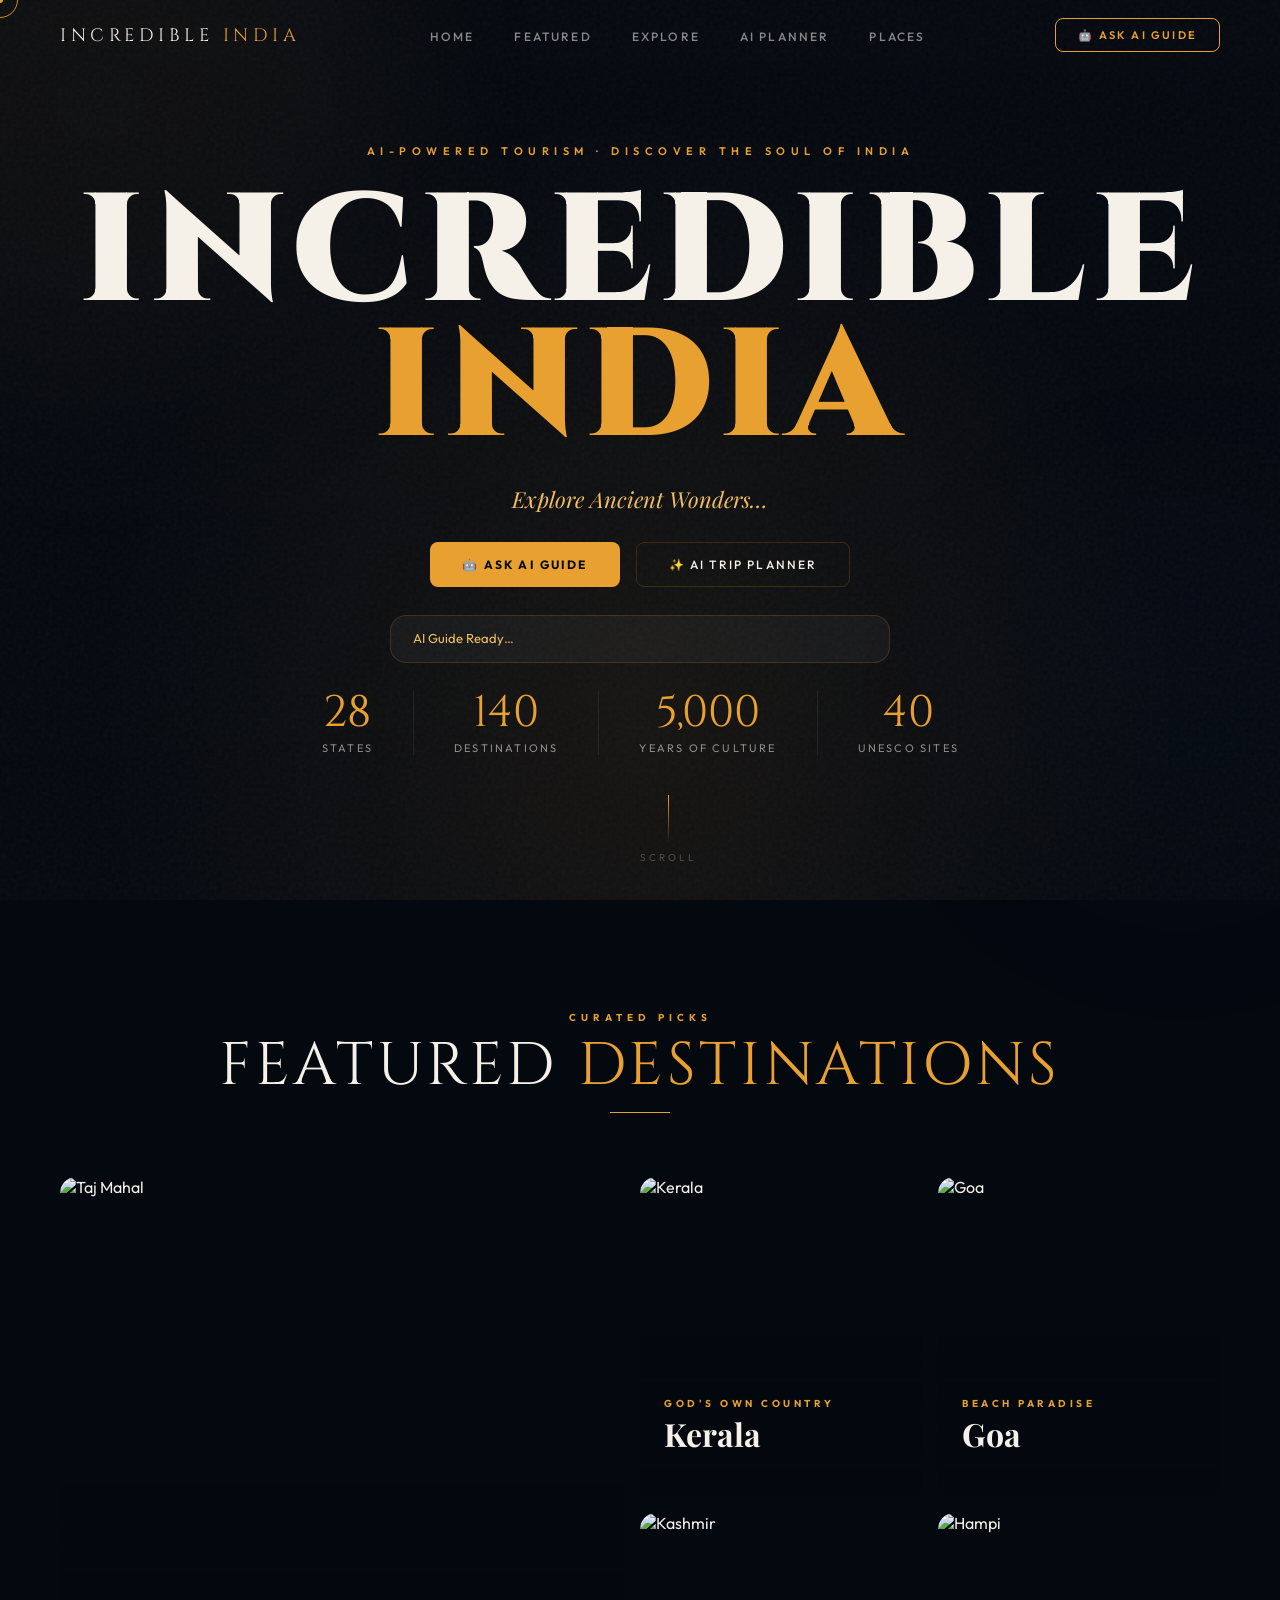
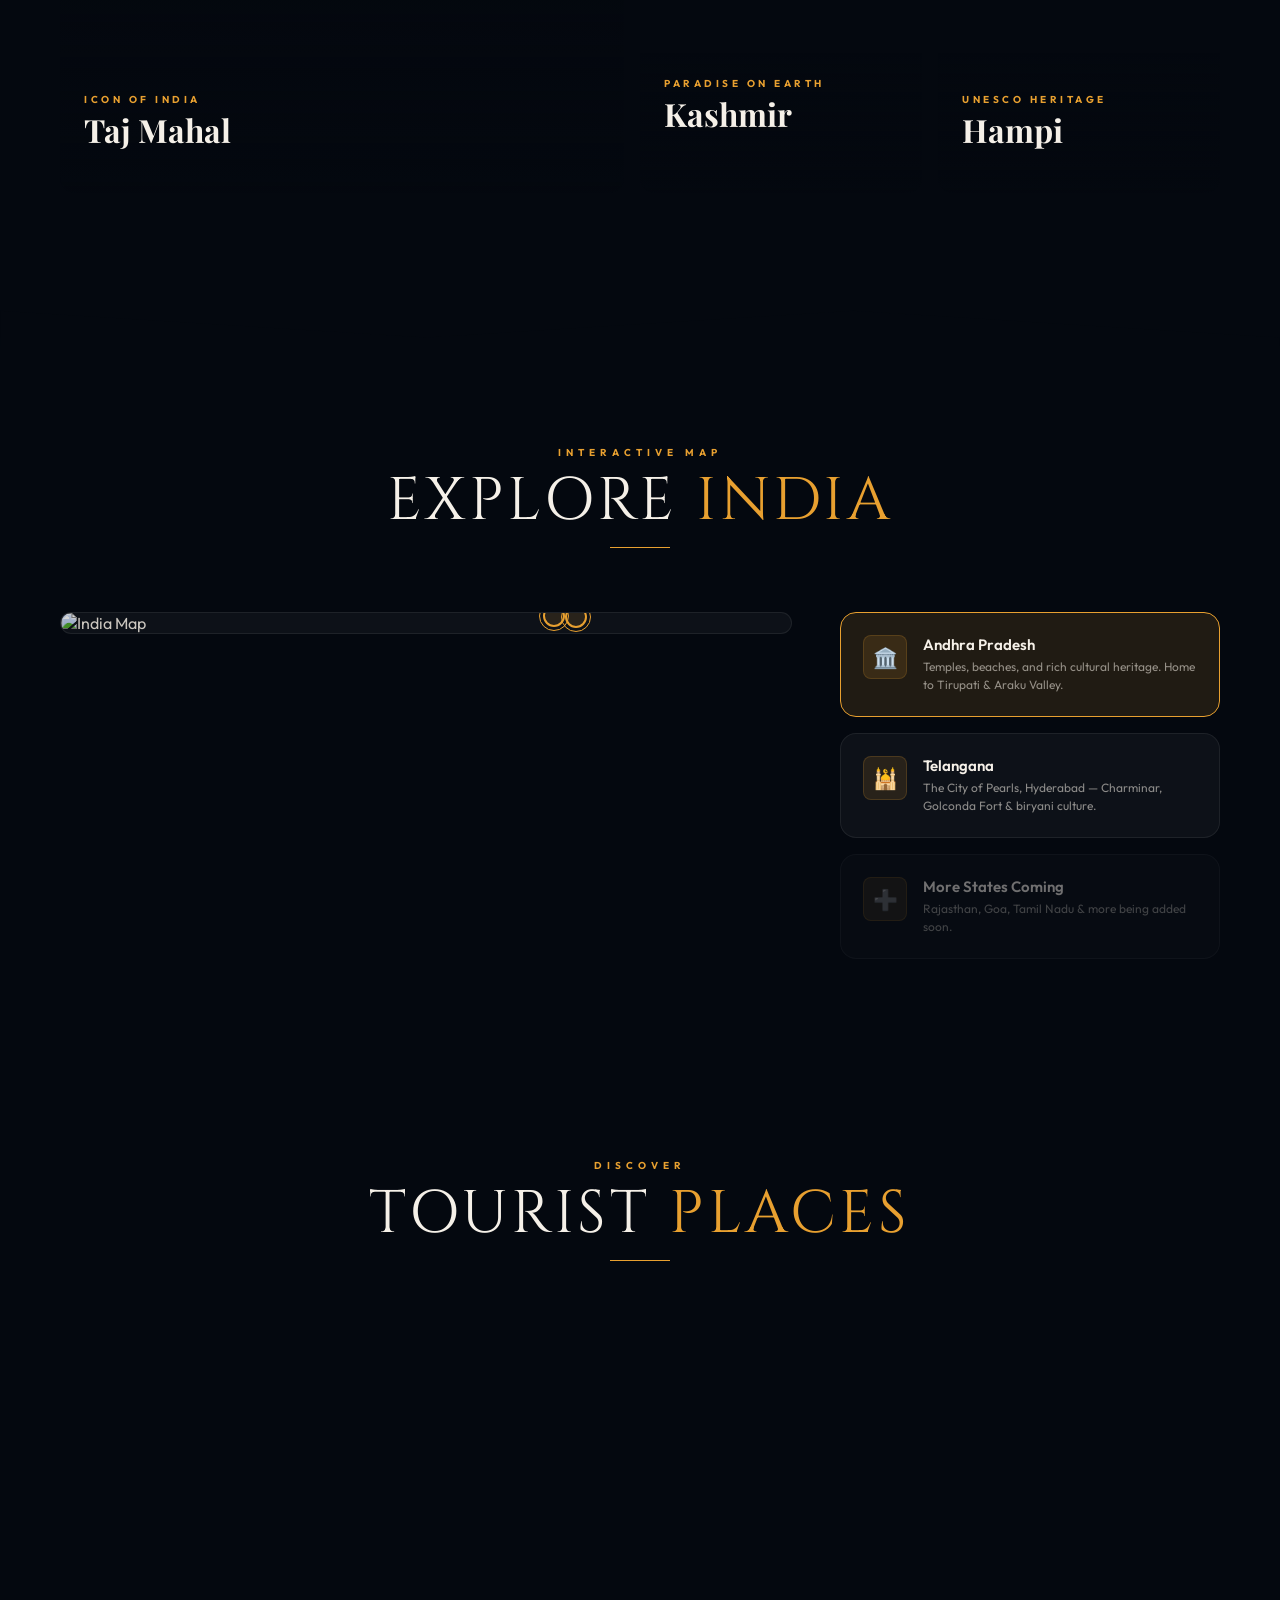
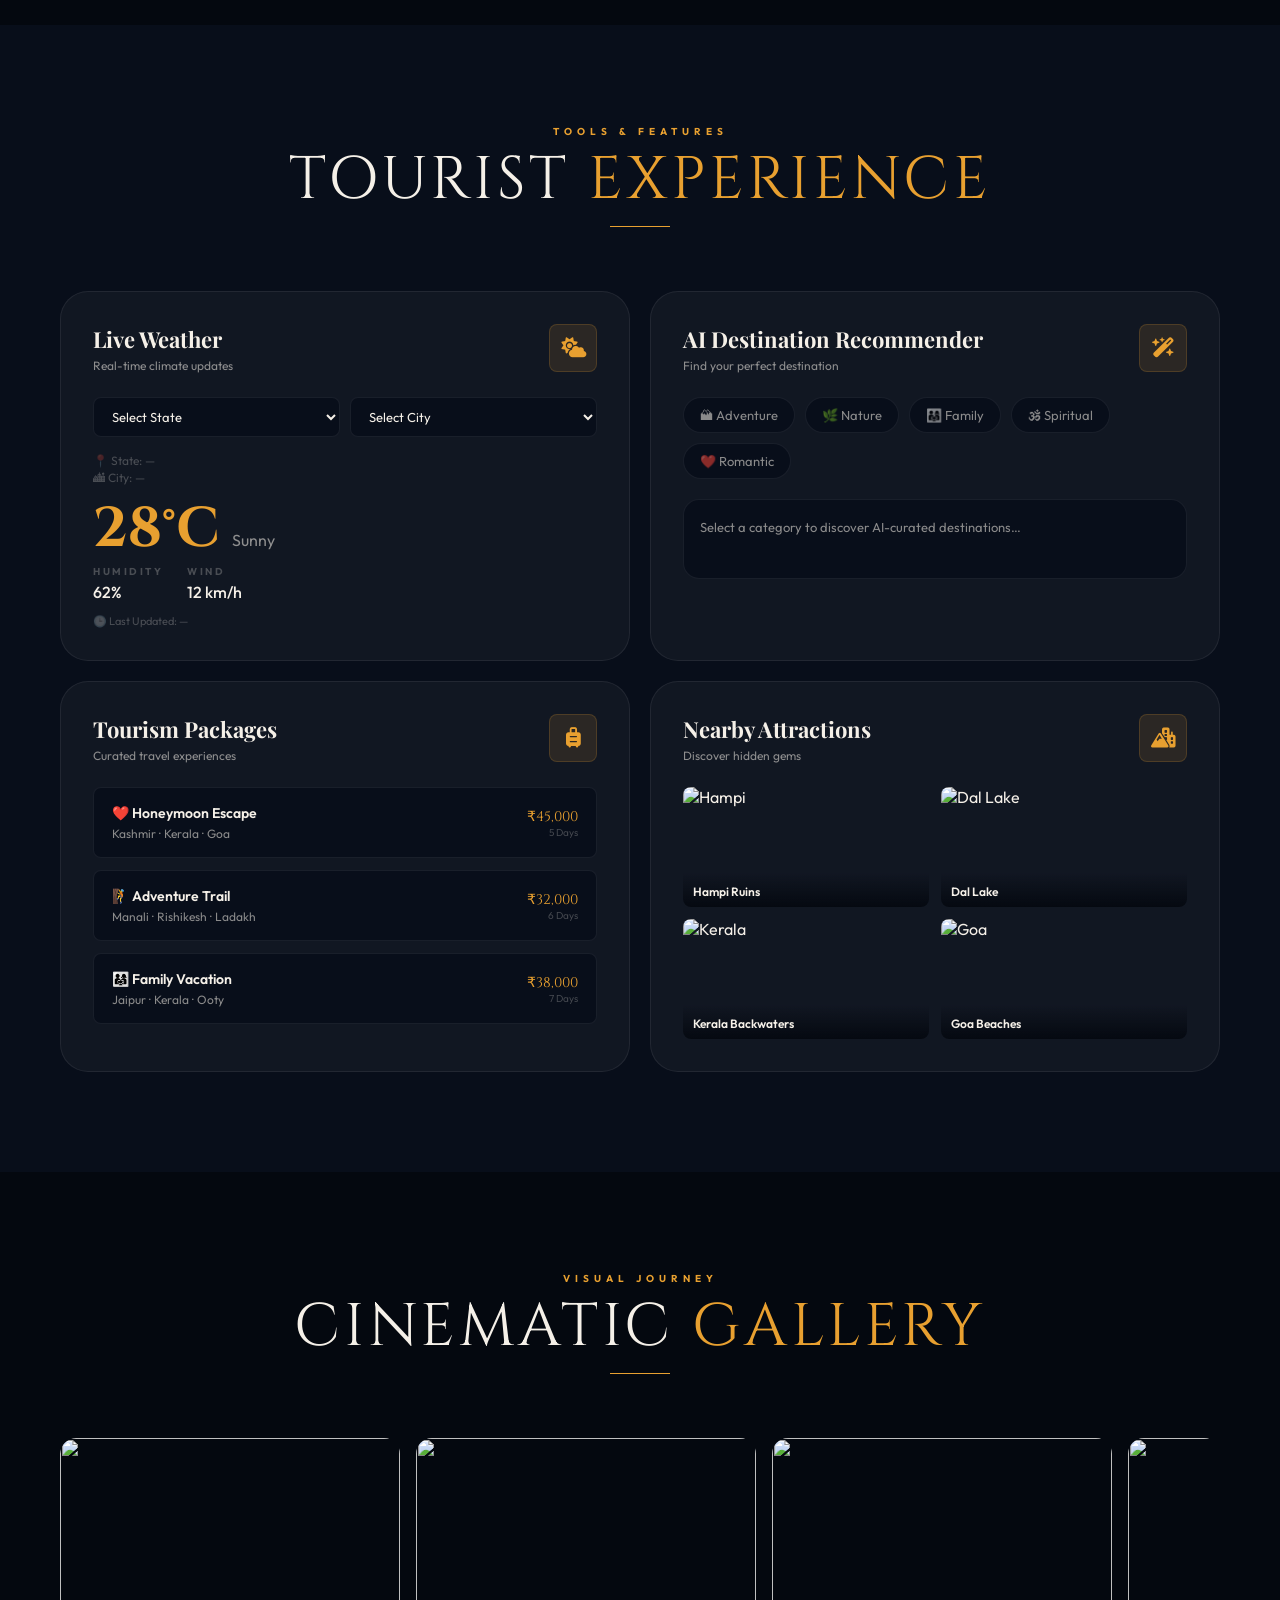
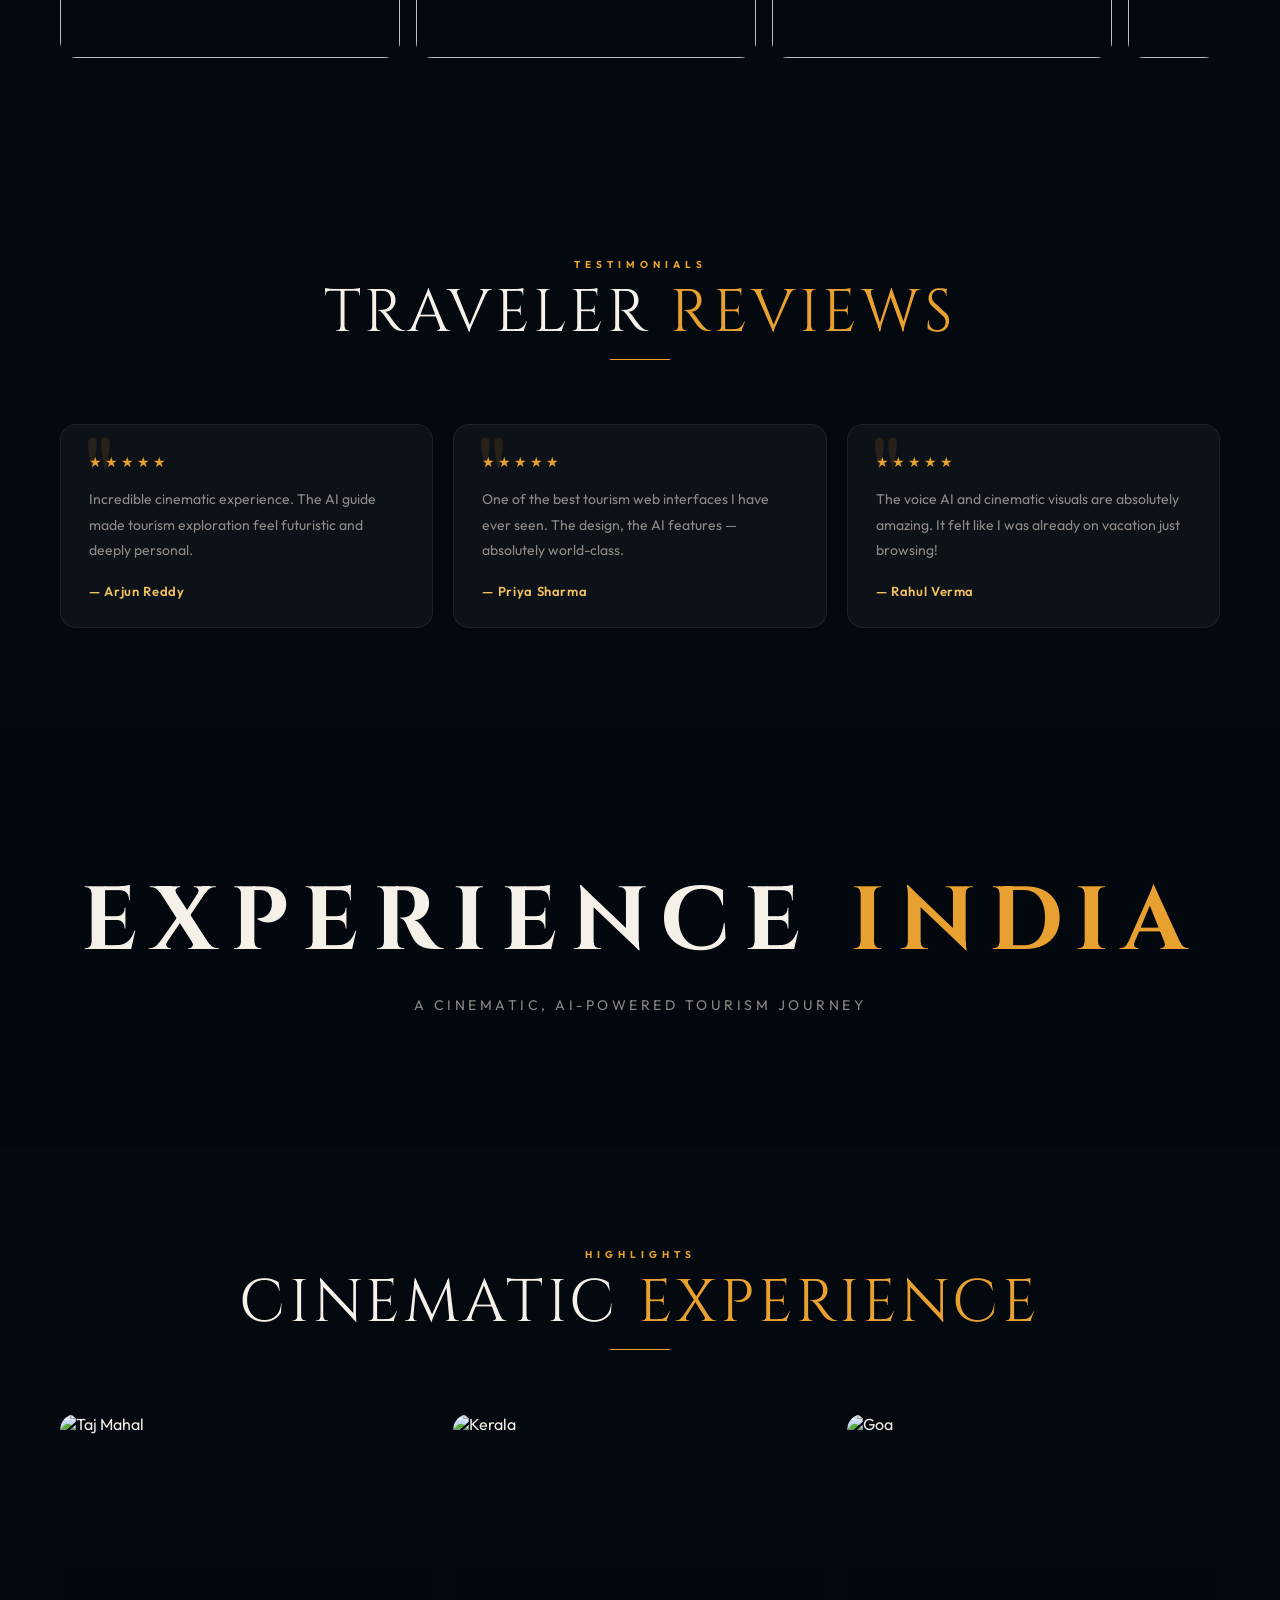
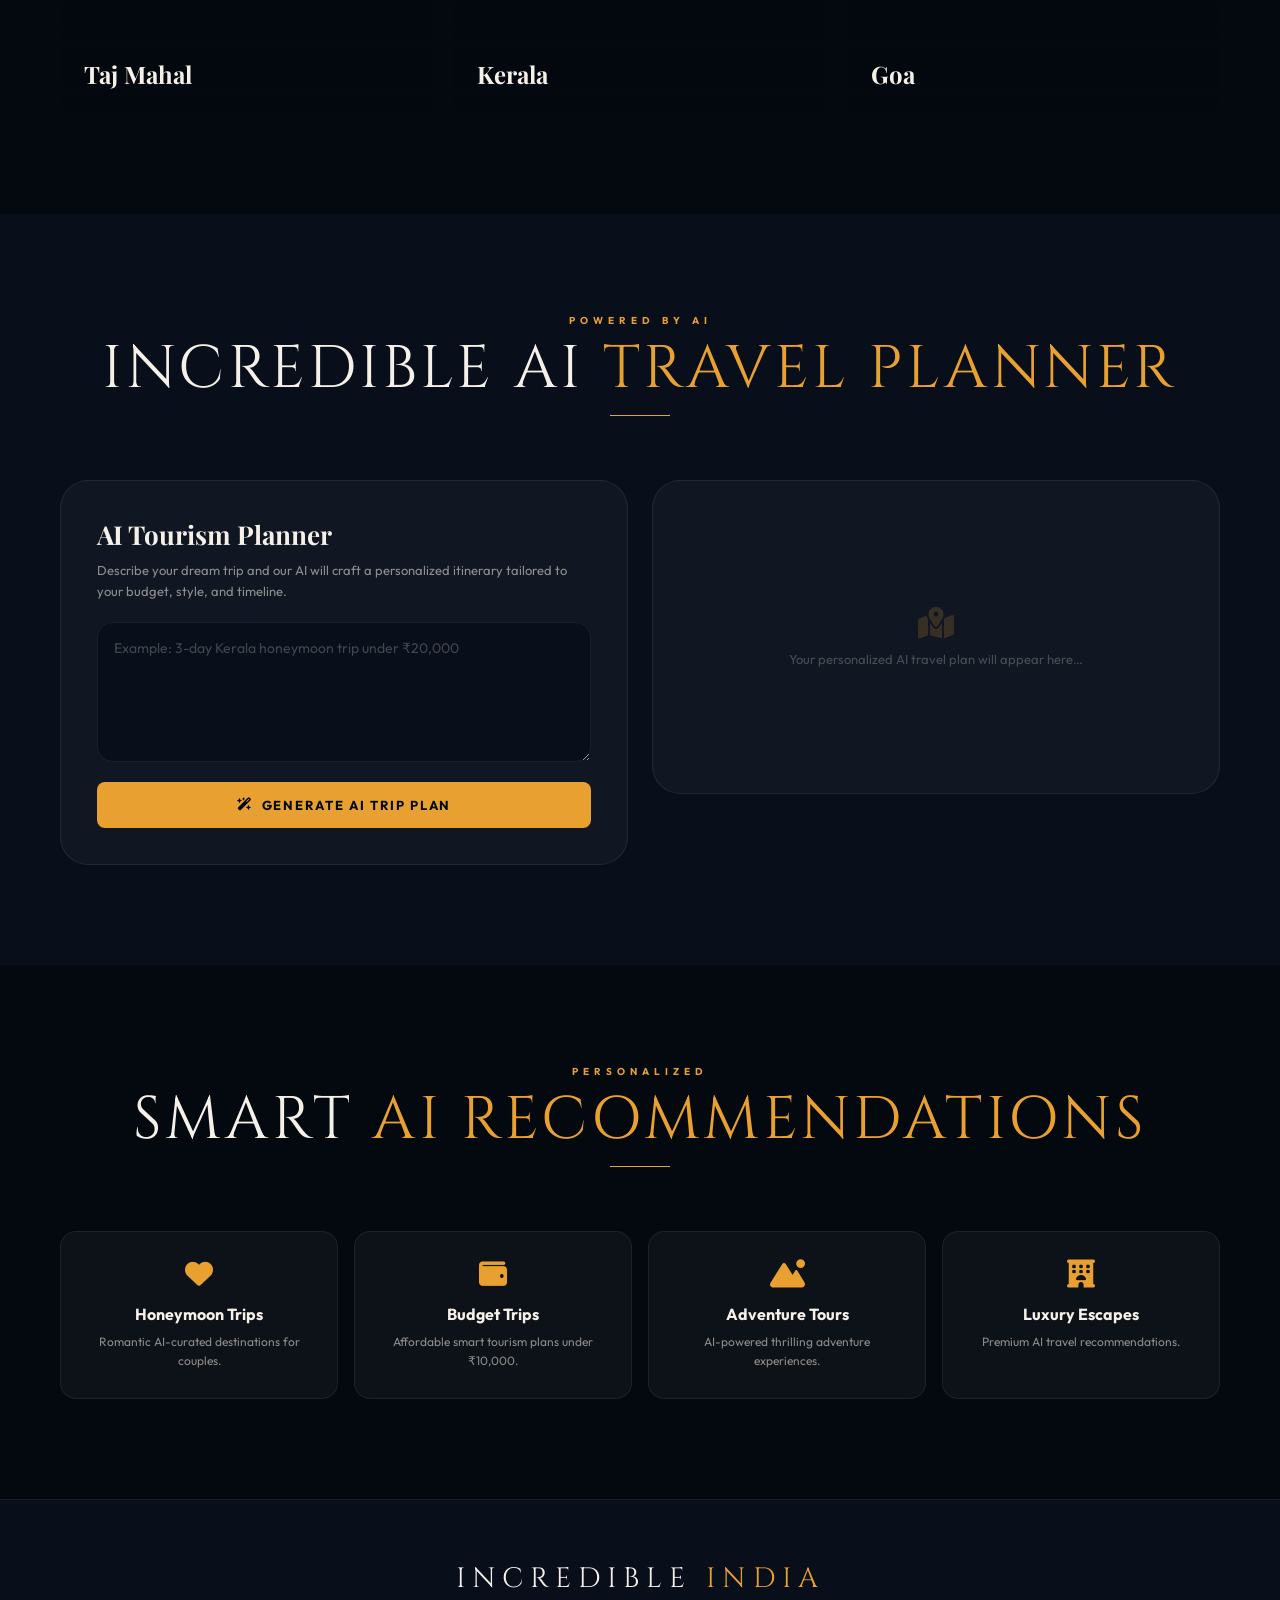
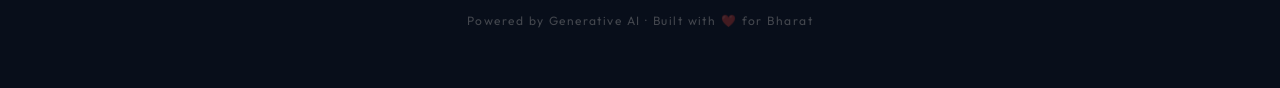
==== commit 380a56e2: "Enhance UI with premium interactions and animations Added premium interaction styles and improved cu" ====
--- a/src/main/resources/templates/index.html
+++ b/src/main/resources/templates/index.html
@@ -1533,7 +1533,138 @@
       }
     }
 
-  </style>
+  
+
+    /* ═══════════════════════════════════════
+       PHASE 2 — PREMIUM INTERACTION LAYER
+       ═══════════════════════════════════════ */
+    :root {
+      --ease-premium: cubic-bezier(0.22, 1, 0.36, 1);
+      --ease-smooth: cubic-bezier(0.25, 0.46, 0.45, 0.94);
+    }
+
+    /* Navbar becomes a floating glass control on scroll */
+    .navbar {
+      will-change: transform, background-color, padding;
+    }
+    .navbar.scrolled {
+      box-shadow: 0 10px 35px rgba(0,0,0,.22);
+    }
+    .nav-links a:focus-visible,
+    .nav-cta:focus-visible,
+    .mobile-menu-toggle:focus-visible,
+    .mobile-menu a:focus-visible,
+    .btn-primary:focus-visible,
+    .btn-ghost:focus-visible {
+      outline: 2px solid var(--accent-warm);
+      outline-offset: 4px;
+    }
+
+    body.menu-open { overflow:hidden; }
+
+    /* Mobile menu staggered entrance */
+    @media (max-width: 900px) {
+      .mobile-menu a {
+        opacity: 0;
+        transform: translateY(-8px);
+        transition: opacity .3s var(--ease-premium), transform .3s var(--ease-premium), background .2s, color .2s;
+      }
+      .mobile-menu.open a { opacity: 1; transform: translateY(0); }
+      .mobile-menu.open a:nth-child(1) { transition-delay: .03s; }
+      .mobile-menu.open a:nth-child(2) { transition-delay: .07s; }
+      .mobile-menu.open a:nth-child(3) { transition-delay: .11s; }
+      .mobile-menu.open a:nth-child(4) { transition-delay: .15s; }
+      .mobile-menu.open a:nth-child(5) { transition-delay: .19s; }
+
+      .mobile-menu-toggle {
+        position: relative;
+        overflow: hidden;
+        transition: transform .25s var(--ease-premium), background .25s, border-color .25s;
+      }
+      .mobile-menu-toggle:active { transform: scale(.92); }
+      .mobile-menu-toggle i { transition: transform .25s var(--ease-premium); }
+      .mobile-menu.open + * { pointer-events: none; }
+
+      .nav-cta,
+      .hero-btns .btn-primary,
+      .hero-btns .btn-ghost {
+        transition: transform .25s var(--ease-premium), box-shadow .25s, background .25s, color .25s;
+      }
+      .nav-cta:active,
+      .hero-btns .btn-primary:active,
+      .hero-btns .btn-ghost:active { transform: scale(.98); }
+    }
+
+    /* Premium card interaction only where hover exists */
+    @media (hover: hover) and (pointer: fine) {
+      .feat-card,
+      .tilt-card,
+      .place-card,
+      .ai-rec-card,
+      .map-info-card,
+      .exp-card {
+        will-change: transform;
+      }
+      .feat-card:hover,
+      .place-card:hover,
+      .ai-rec-card:hover,
+      .exp-card:hover {
+        transform: translateY(-5px);
+      }
+      .nav-cta:hover,
+      .btn-primary:hover,
+      .btn-ghost:hover {
+        transform: translateY(-2px);
+      }
+    }
+
+    /* Hero background parallax helper */
+    .hero-video {
+      will-change: transform;
+      transform: scale(1.03);
+    }
+    .hero-content {
+      will-change: transform;
+    }
+
+    /* Reveal transitions */
+    .reveal {
+      transition: opacity .8s var(--ease-premium), transform .8s var(--ease-premium);
+    }
+    .reveal.visible { transform: translateY(0); opacity: 1; }
+
+    /* Mobile: keep the visual hierarchy compact and stable */
+    @media (max-width: 600px) {
+      .navbar.scrolled {
+        background: rgba(8,14,26,.94);
+        backdrop-filter: blur(18px);
+        -webkit-backdrop-filter: blur(18px);
+      }
+      .hero-video { transform: scale(1.01); }
+      .hero-content { transform: none !important; }
+      .reveal { transition-duration: .6s; }
+      .mobile-menu { max-height: calc(100svh - 92px); overflow-y: auto; -webkit-overflow-scrolling: touch; }
+    }
+
+    /* Safe-area support for iPhone */
+    @supports (padding: env(safe-area-inset-top)) {
+      .navbar { padding-top: max(18px, env(safe-area-inset-top)); }
+      @media (max-width: 900px) {
+        .navbar { top: max(8px, env(safe-area-inset-top)); }
+      }
+    }
+
+    @media (prefers-reduced-motion: reduce) {
+      .hero-video,
+      .hero-content,
+      .mobile-menu a,
+      .reveal,
+      .nav-cta,
+      .btn-primary,
+      .btn-ghost { will-change: auto; transition: none !important; }
+      .hero-video { transform: none; }
+    }
+</style>
 </head>
 
 <body>
@@ -2165,20 +2296,23 @@
 ═══════════════════════════════ */
 const outer = document.getElementById('cursorOuter');
 const inner = document.getElementById('cursorInner');
+const finePointer = window.matchMedia('(hover: hover) and (pointer: fine)').matches;
 let mx=0,my=0,ox=0,oy=0;
-document.addEventListener('mousemove',e=>{
-  mx=e.clientX; my=e.clientY;
-  inner.style.left=mx+'px'; inner.style.top=my+'px';
-});
-(function animCursor(){
-  ox+=(mx-ox)*0.12; oy+=(my-oy)*0.12;
-  outer.style.left=ox+'px'; outer.style.top=oy+'px';
-  requestAnimationFrame(animCursor);
-})();
-document.querySelectorAll('a,button,.feat-card,.tilt-card,.place-card,.ai-rec-card,.map-info-card').forEach(el=>{
-  el.addEventListener('mouseenter',()=>outer.classList.add('hovering'));
-  el.addEventListener('mouseleave',()=>outer.classList.remove('hovering'));
-});
+if(finePointer && outer && inner){
+  document.addEventListener('mousemove',e=>{
+    mx=e.clientX; my=e.clientY;
+    inner.style.left=mx+'px'; inner.style.top=my+'px';
+  },{passive:true});
+  (function animCursor(){
+    ox+=(mx-ox)*0.14; oy+=(my-oy)*0.14;
+    outer.style.left=ox+'px'; outer.style.top=oy+'px';
+    requestAnimationFrame(animCursor);
+  })();
+  document.querySelectorAll('a,button,.feat-card,.tilt-card,.place-card,.ai-rec-card,.map-info-card').forEach(el=>{
+    el.addEventListener('mouseenter',()=>outer.classList.add('hovering'));
+    el.addEventListener('mouseleave',()=>outer.classList.remove('hovering'));
+  });
+}
 
 /* ═══════════════════════════════
    LOADER
@@ -2215,18 +2349,23 @@
   mobileMenuToggle.setAttribute('aria-expanded','false');
   mobileMenuToggle.setAttribute('aria-label','Open navigation menu');
   mobileMenuToggle.innerHTML='<i class="fa-solid fa-bars"></i>';
+  document.body.classList.remove('menu-open');
+}
+
+function openMobileMenu(){
+  if(!mobileMenu || !mobileMenuToggle) return;
+  mobileMenu.classList.add('open');
+  mobileMenu.setAttribute('aria-hidden','false');
+  mobileMenuToggle.setAttribute('aria-expanded','true');
+  mobileMenuToggle.setAttribute('aria-label','Close navigation menu');
+  mobileMenuToggle.innerHTML='<i class="fa-solid fa-xmark"></i>';
+  document.body.classList.add('menu-open');
 }
 
 if(mobileMenu && mobileMenuToggle){
   mobileMenuToggle.addEventListener('click',()=>{
-    const open=!mobileMenu.classList.contains('open');
-    mobileMenu.classList.toggle('open',open);
-    mobileMenu.setAttribute('aria-hidden',String(!open));
-    mobileMenuToggle.setAttribute('aria-expanded',String(open));
-    mobileMenuToggle.setAttribute('aria-label',open ? 'Close navigation menu' : 'Open navigation menu');
-    mobileMenuToggle.innerHTML=open
-      ? '<i class="fa-solid fa-xmark"></i>'
-      : '<i class="fa-solid fa-bars"></i>';
+    if(mobileMenu.classList.contains('open')) closeMobileMenu();
+    else openMobileMenu();
   });
 
   mobileMenu.querySelectorAll('a').forEach(link=>{
@@ -2239,27 +2378,50 @@
     }
   });
 
+  document.addEventListener('keydown',(event)=>{
+    if(event.key==='Escape') closeMobileMenu();
+  });
+
   window.addEventListener('resize',()=>{
     if(window.innerWidth>900) closeMobileMenu();
-  });
+  },{passive:true});
 }
 
 /* ═══════════════════════════════
    SCROLL EVENTS
 ═══════════════════════════════ */
+const progressBar=document.getElementById('progressBar');
+const navbar=document.getElementById('navbar');
+const backToTop=document.getElementById('backToTop');
+const heroVideo=document.querySelector('.hero-video');
+const heroContent=document.querySelector('.hero-content');
+let scrollTicking=false;
+
+function updateScrollUI(){
+  const scrollable=document.documentElement.scrollHeight-window.innerHeight;
+  const y=window.scrollY || window.pageYOffset;
+  const pct=scrollable>0 ? Math.min(100,(y/scrollable)*100) : 0;
+  if(progressBar) progressBar.style.width=pct+'%';
+  if(navbar) navbar.classList.toggle('scrolled',y>50);
+  if(backToTop) backToTop.classList.toggle('visible',y>420);
+
+  // Subtle desktop-only hero parallax. Disabled on touch devices.
+  if(finePointer && heroVideo && heroContent && y < window.innerHeight*1.15){
+    const shift=Math.min(28,y*0.08);
+    heroVideo.style.transform=`scale(1.03) translate3d(0,${shift}px,0)`;
+    heroContent.style.transform=`translate3d(0,${Math.min(18,y*0.035)}px,0)`;
+  }
+  scrollTicking=false;
+}
+
 window.addEventListener('scroll',()=>{
-  const scrollable=document.body.scrollHeight-window.innerHeight;
-  const pct=scrollable>0 ? (window.scrollY/scrollable)*100 : 0;
-  document.getElementById('progressBar').style.width=pct+'%';
-  // navbar
-  document.getElementById('navbar').classList.toggle('scrolled',window.scrollY>60);
-  // back to top
-  document.getElementById('backToTop').classList.toggle('visible',window.scrollY>300);
-  // reveal
-  document.querySelectorAll('.reveal').forEach(el=>{
-    if(el.getBoundingClientRect().top < window.innerHeight-80) el.classList.add('visible');
-  });
-});
+  if(!scrollTicking){
+    scrollTicking=true;
+    requestAnimationFrame(updateScrollUI);
+  }
+},{passive:true});
+
+updateScrollUI();
 
 function scrollToTop(){ window.scrollTo({top:0,behavior:'smooth'}); }
 
@@ -2331,11 +2493,20 @@
 /* ═══════════════════════════════
    INIT REVEAL
 ═══════════════════════════════ */
-setTimeout(()=>{
-  document.querySelectorAll('.reveal').forEach(el=>{
-    if(el.getBoundingClientRect().top < window.innerHeight) el.classList.add('visible');
-  });
-},1400);
+const revealItems=document.querySelectorAll('.reveal');
+if('IntersectionObserver' in window){
+  const revealObserver=new IntersectionObserver((entries,observer)=>{
+    entries.forEach(entry=>{
+      if(entry.isIntersecting){
+        entry.target.classList.add('visible');
+        observer.unobserve(entry.target);
+      }
+    });
+  },{rootMargin:'0px 0px -10% 0px',threshold:0.08});
+  revealItems.forEach(el=>revealObserver.observe(el));
+}else{
+  revealItems.forEach(el=>el.classList.add('visible'));
+}
 </script>
 
 </body>
